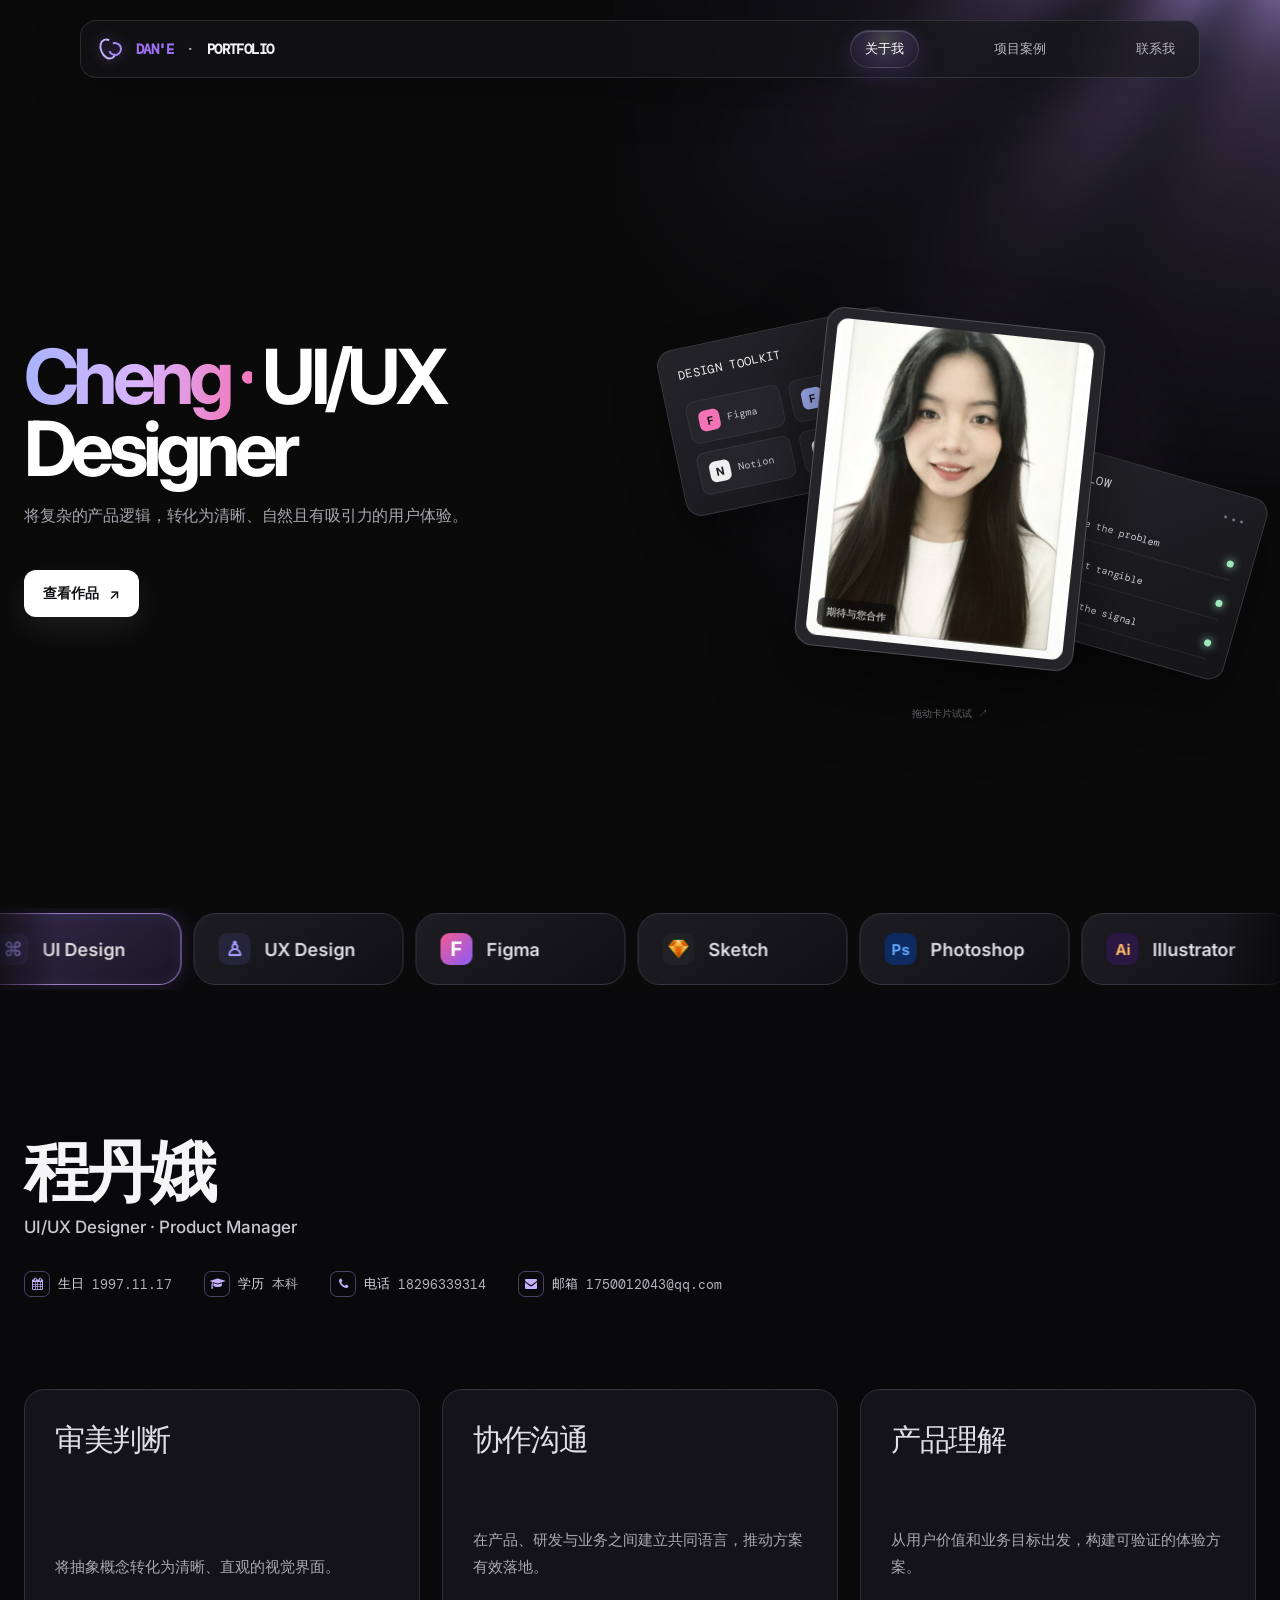
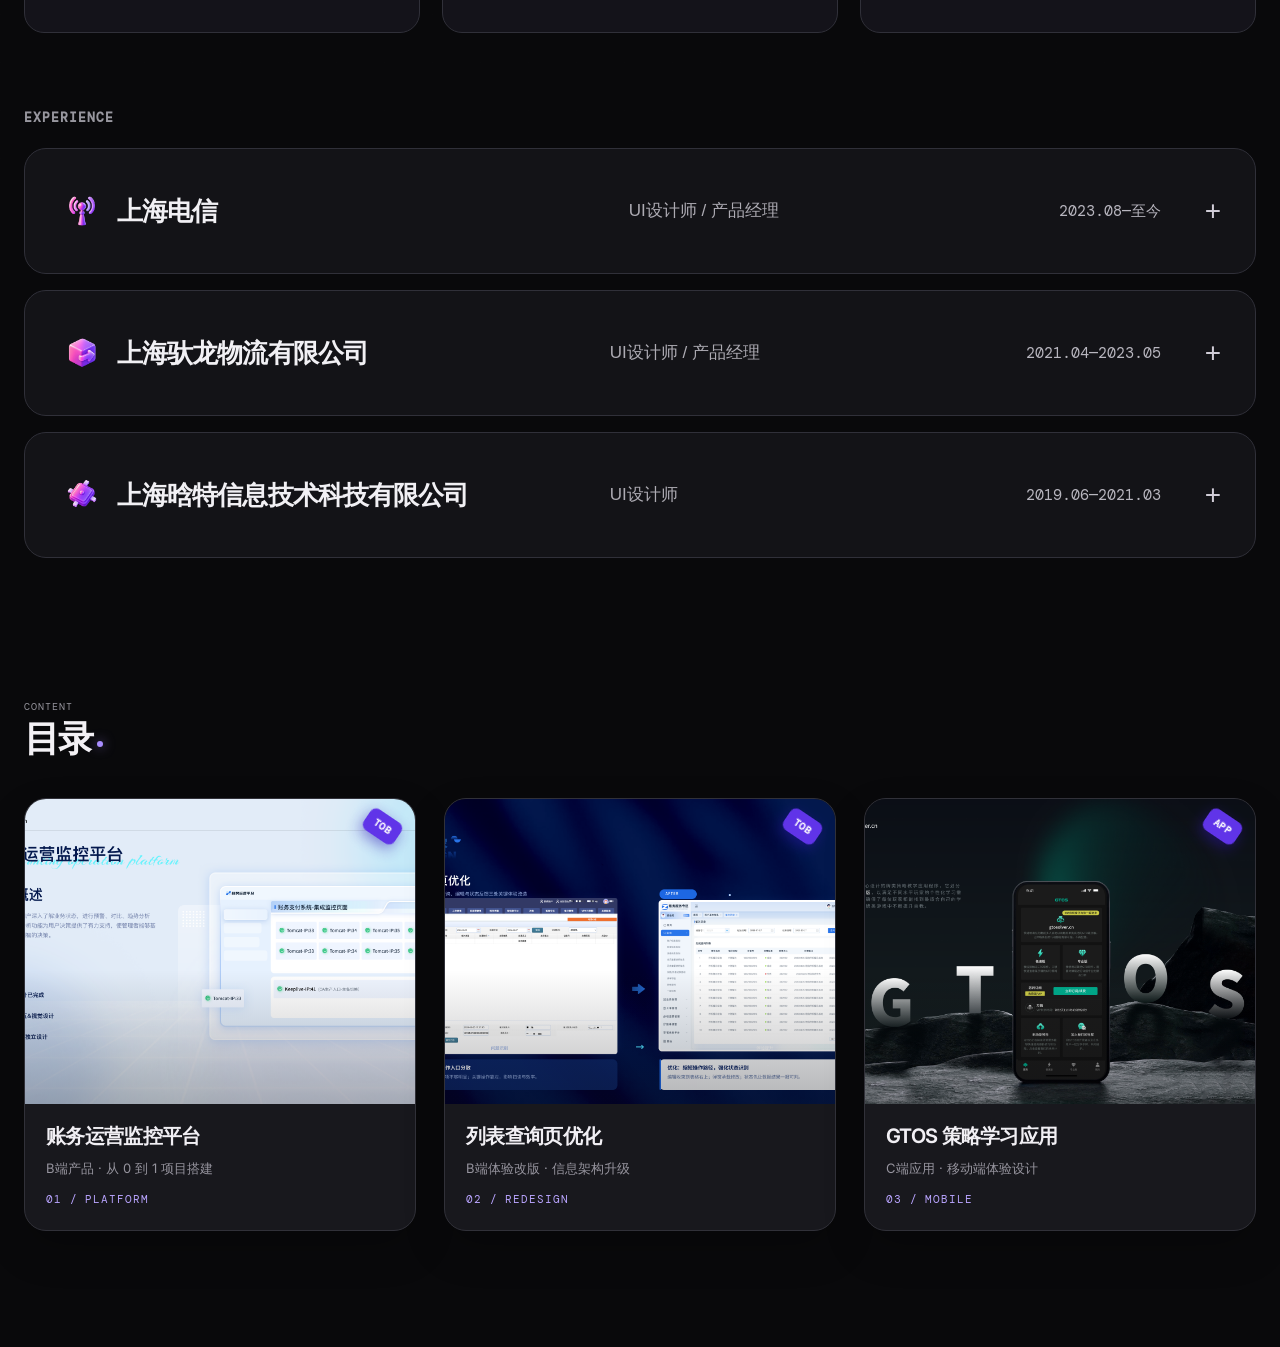
==== index.html @ 475ef139 "Add files via upload" ====
<!doctype html>
<html lang="en">
<head>
  <meta charset="utf-8">
  <meta name="viewport" content="width=device-width, initial-scale=1">
  <title>AI-native Designer</title>
  <link rel="preconnect" href="https://fonts.googleapis.com">
  <link rel="preconnect" href="https://fonts.gstatic.com" crossorigin>
  <link href="https://fonts.googleapis.com/css2?family=DM+Mono:wght@400;500&family=Inter:wght@400;500;600;700;800&display=swap" rel="stylesheet">
  <style>
    :root { --bg:#0a0a0b; --panel:#19191c; --line:#39393f; --muted:#a6a6ad; --blue:#a5b4fc; --purple:#d8b4fe; --pink:#f472b6; }
    @font-face { font-family:'Portfolio Iconfont'; src:url('assets/fontawesome-webfont.woff2') format('woff2'); font-style:normal; font-weight:normal; }
    * { box-sizing:border-box; }
    html { scroll-behavior:smooth; }
    body { margin:0; min-width:320px; color:#fff; background:var(--bg); font-family:Inter,Arial,sans-serif; overflow-x:hidden; }
    body::before { content:""; position:fixed; inset:0; pointer-events:none; opacity:.32; background-image:linear-gradient(rgba(255,255,255,.025) 1px,transparent 1px),linear-gradient(90deg,rgba(255,255,255,.025) 1px,transparent 1px); background-size:48px 48px; mask-image:radial-gradient(circle at center,black,transparent 73%); }
    .header { position:fixed; z-index:10; top:20px; left:50%; transform:translateX(-50%); display:flex; align-items:center; justify-content:space-between; width:min(1120px,calc(100% - 32px)); height:58px; padding:0 9px 0 18px; border:1px solid rgba(255,255,255,.11); border-radius:16px; background:rgba(21,21,24,.64); backdrop-filter:blur(18px); box-shadow:0 14px 50px rgba(0,0,0,.25); }
    .logo { display:flex; align-items:center; gap:13px; font:500 14px 'DM Mono',monospace; letter-spacing:-.04em; text-decoration:none; }
    .logo-mark { position:relative; width:24px; height:24px; filter:drop-shadow(0 0 6px rgba(167,112,255,.55)); }
    .logo-mark::before, .logo-mark::after { content:""; position:absolute; border-radius:50%; box-sizing:border-box; }
    .logo-mark::before { inset:1px 7px 1px 1px; border:2px solid #c4b5fd; border-right-color:transparent; transform:rotate(-24deg); }
    .logo-mark::after { top:5px; right:1px; width:14px; height:14px; border:2px solid #a78bfa; border-left-color:transparent; transform:rotate(24deg); }
    .logo-name { color:#9f70f5; font-weight:700; }
    .logo-separator { color:#a7a7ad; }
    .logo-type { color:#f2f2f4; font-weight:600; }
    .gooey-nav-container { position:relative; margin-left:auto; margin-right:0; --color-1:#b8a5ff; --color-2:#f1b5df; --color-3:#c9baff; --color-4:#fff; }
    .gooey-nav ul { display:flex; gap:60px; margin:0; padding:0; list-style:none; }
    .gooey-nav li { position:relative; z-index:2; }
    .gooey-nav a { display:block; padding:10px 15px; color:#b7b7bd; font-size:13px; text-decoration:none; transition:color .25s ease; }
    .gooey-nav a:hover, .gooey-nav a:focus-visible, .gooey-nav li.active a { color:#fff; }
    .gooey-nav-container .effect { position:absolute; left:0; top:0; width:0; height:0; border-radius:999px; pointer-events:none; }
    .gooey-nav-container .filter { z-index:1; overflow:visible; box-sizing:border-box; border:1px solid rgba(255,255,255,.11); opacity:0; background:radial-gradient(circle at 50% 25%,rgba(255,255,255,.2),rgba(164,132,255,.16) 52%,rgba(135,85,213,.09)); box-shadow:0 7px 22px rgba(150,112,255,.17),inset 0 1px rgba(255,255,255,.17); transform:scale(.84); transition:left .6s cubic-bezier(.2,1.35,.35,1),top .6s cubic-bezier(.2,1.35,.35,1),width .6s cubic-bezier(.2,1.35,.35,1),height .6s cubic-bezier(.2,1.35,.35,1),opacity .18s,transform .6s cubic-bezier(.2,1.35,.35,1); }
    .gooey-nav-container .text { display:none; }
    .gooey-nav-container.ready .filter { opacity:1; transform:scale(1); }
    .gooey-nav-container .particle { position:absolute; left:50%; top:50%; width:10px; height:10px; pointer-events:none; transform:translate(-50%,-50%) rotate(var(--rotate)); }
    .gooey-nav-container .point { display:block; width:6px; height:6px; border-radius:50%; background:var(--color); box-shadow:0 0 10px var(--color); animation:gooeyParticle var(--time) cubic-bezier(.15,.7,.3,1) forwards; }
    @keyframes gooeyParticle { 0% { opacity:0; transform:translate(var(--start-x),var(--start-y)) scale(0); } 18% { opacity:1; } 100% { opacity:0; transform:translate(var(--end-x),var(--end-y)) scale(var(--scale)); } }
    .header-cta { display:inline-flex; padding:10px 15px; border:0; border-radius:10px; color:#fff; background:#2c2c31; font:600 12px Inter; text-decoration:none; cursor:pointer; }
    main { min-height:100vh; display:grid; place-items:center; padding:120px 24px 62px; }
    .hero { position:relative; width:min(1280px,100%); display:grid; grid-template-columns: .95fr 1.05fr; align-items:center; gap:68px; }
    .side-rays { position:fixed; z-index:0; top:0; right:0; width:52vw; height:54vh; overflow:hidden; pointer-events:none; opacity:.5; mix-blend-mode:screen; mask-image:radial-gradient(ellipse at 100% 0%,#000 0%,rgba(0,0,0,.76) 34%,transparent 78%); }
    .side-rays canvas { display:block; width:100%; height:100%; }
    .copy, .stage { position:relative; z-index:1; }
    .copy { max-width:540px; animation:enterLeft .8s cubic-bezier(.2,.8,.2,1) both; }
    .eyebrow { margin:0 0 20px; color:#92929a; font:12px 'DM Mono',monospace; letter-spacing:.1em; text-transform:uppercase; }
    h1 { margin:0; font-size:clamp(52px,6vw,76px); line-height:.94; letter-spacing:-.075em; font-weight:700; }
    .gradient { background:linear-gradient(100deg,var(--blue),var(--purple) 50%,var(--pink)); -webkit-background-clip:text; background-clip:text; color:transparent; }
    .intro { max-width:490px; margin:18px 0 10px; color:var(--muted); font-size:16px; line-height:1.7; letter-spacing:-.01em; }
    .intro span { display:block; margin-top:3px; }
    .wechat-id { margin:0 0 13px; color:#d2d2d7; font:13px 'DM Mono',monospace; }
    .contact-actions { display:flex; flex-direction:column; align-items:flex-start; gap:30px; margin-top:40px; scroll-margin-top:100px; }
    .qr-line { display:flex; align-items:center; gap:10px; }
    .wechat-qr { width:48px; height:48px; padding:3px; border:1px solid var(--line); border-radius:7px; background:linear-gradient(145deg,rgba(38,38,43,.96),rgba(21,21,24,.96)); object-fit:cover; box-shadow:0 14px 28px rgba(0,0,0,.32); }
    .qr-hint { max-width:120px; color:#8e8e97; font:10px/1.45 'DM Mono',monospace; }
    .primary { display:inline-flex; align-items:center; gap:10px; padding:14px 19px; border:0; border-radius:12px; background:#fff; color:#111115; font:600 14px Inter; text-decoration:none; cursor:pointer; box-shadow:0 12px 30px rgba(255,255,255,.08); transition:transform .2s,box-shadow .2s; }
    .primary:hover { transform:translateY(-2px); box-shadow:0 18px 35px rgba(255,255,255,.14); }
    .stage { position:relative; height:520px; min-width:0; animation:enterRight .9s .12s cubic-bezier(.2,.8,.2,1) both; }
    .ambient { position:absolute; inset:14% 8%; border-radius:50%; background:radial-gradient(ellipse,rgba(165,180,252,.12),rgba(216,180,254,.05) 42%,transparent 70%); filter:blur(18px); }
    .card { position:absolute; width:238px; padding:18px; border:1px solid var(--line); border-radius:16px; background:linear-gradient(145deg,rgba(38,38,43,.96),rgba(21,21,24,.96)); box-shadow:0 28px 50px rgba(0,0,0,.38); user-select:none; touch-action:none; cursor:grab; transition:box-shadow .2s; }
    .card:hover { box-shadow:0 28px 60px rgba(0,0,0,.55),0 0 0 1px rgba(255,255,255,.05); }.card.dragging { cursor:grabbing; box-shadow:0 32px 68px rgba(0,0,0,.65); }
    .card-label { display:flex; justify-content:space-between; align-items:center; margin-bottom:20px; color:#f4f4f5; font:12px 'DM Mono',monospace; letter-spacing:.04em; }.dots { color:#74747d; letter-spacing:1px; }
    .tools { left:4%; top:108px; transform:rotate(-12deg); z-index:2; animation:floatA 5s ease-in-out infinite; }.workflow { right:1%; bottom:85px; transform:rotate(16deg); z-index:2; animation:floatB 5.5s .3s ease-in-out infinite; }
    .tool-grid { display:grid; grid-template-columns:1fr 1fr; gap:9px; }.tool { display:flex; align-items:center; gap:8px; padding:10px; border:1px solid rgba(255,255,255,.07); border-radius:9px; background:#25252a; color:#c4c4cb; font:10px 'DM Mono',monospace; }.icon { display:grid; width:21px;height:21px;place-items:center;border-radius:6px;color:#17171c;font:bold 11px Inter; }.figma{background:#f472b6}.framer{background:#a5b4fc}.notion{background:#eee}.codex{background:#f4f4f5;font-size:13px}
    .portrait { position:absolute; z-index:4; left:50%; top:52%; width:280px; height:340px; transform:translate(-50%,-50%) rotate(6deg); padding:10px; border:1px solid rgba(255,255,255,.2); border-radius:18px; background:#242429; box-shadow:0 32px 70px rgba(0,0,0,.52); cursor:grab; touch-action:none; animation:portraitIn .9s .3s both; }.portrait.dragging{cursor:grabbing}.portrait img{width:100%;height:100%;object-fit:cover;border-radius:11px;filter:saturate(.8) contrast(1.05);}.portrait::after{content:"期待与您合作";position:absolute;bottom:20px;left:20px;padding:7px 9px;border-radius:6px;background:rgba(10,10,11,.66);backdrop-filter:blur(8px);color:#fff;font:10px 'PingFang SC','Microsoft YaHei',sans-serif;}
    .flow-list { display:grid; gap:9px; }.flow { display:flex; align-items:center; gap:9px; padding:9px 0; border-bottom:1px solid rgba(255,255,255,.07); color:#d2d2d7; font:10px 'DM Mono',monospace; }.num { color:var(--purple); }.status { margin-left:auto; width:7px; height:7px; border-radius:50%; background:#9fe8bd; box-shadow:0 0 9px #9fe8bd; }
    .hint { position:absolute; bottom:8px; left:50%; transform:translateX(-50%); color:#707078; font:10px 'DM Mono',monospace; white-space:nowrap; }
    .about-section { position:relative; min-height:100vh; padding:132px 24px 50px; overflow:hidden; background:radial-gradient(circle at 17% 24%,rgba(124,92,255,.11),transparent 23rem),radial-gradient(circle at 82% 62%,rgba(90,160,255,.06),transparent 26rem),#09090b; }
    .about-section::before { content:""; position:absolute; inset:0; pointer-events:none; opacity:.32; background-image:linear-gradient(rgba(255,255,255,.024) 1px,transparent 1px),linear-gradient(90deg,rgba(255,255,255,.024) 1px,transparent 1px); background-size:48px 48px; mask-image:linear-gradient(to bottom,#000,transparent 94%); }
    .about-shell { position:relative; z-index:1; width:min(1280px,100%); margin:auto; }
    .toolkit-label { margin:0 0 15px; color:#aaaab1; font:600 12px 'DM Mono',monospace; letter-spacing:.08em; }
    .toolkit-velocity { margin:0 -24px 58px; overflow:hidden; padding:3px 0; mask-image:linear-gradient(90deg,transparent,#000 6%,#000 94%,transparent); }
    .toolkit-track { display:flex; width:max-content; will-change:transform; }
    .toolkit-row { display:flex; flex:0 0 auto; gap:12px; padding:2px 6px; }
    .toolkit-chip { flex:0 0 auto; display:flex; align-items:center; gap:14px; min-width:210px; padding:19px 24px; border:1px solid #36363e; border-radius:22px; color:#dedee3; background:linear-gradient(145deg,#1d1d23,#101014); font-size:18px; font-weight:600; }.toolkit-chip.active { border-color:rgba(201,159,255,.72); background:linear-gradient(145deg,rgba(127,97,188,.38),rgba(28,25,39,.88)); box-shadow:0 0 20px rgba(165,115,255,.2),inset 0 0 16px rgba(171,128,255,.08); }.chip-icon { display:grid; width:32px; height:32px; flex:0 0 auto; place-items:center; border-radius:9px; color:#a99cff; background:rgba(143,121,255,.12); font:700 20px Inter; }.chip-icon.figma{color:#fff;background:linear-gradient(135deg,#f35b92,#8b5cf6)}.chip-icon.sketch{color:#8bbcff;font-size:26px}.chip-icon.photoshop{color:#60a5fa;background:#0d2b60;font-size:15px}.chip-icon.illustrator{color:#ffb766;background:#2a1742;font-size:15px}.chip-icon.codex{color:#fff;background:#202025;font-size:17px}
    .scroll-rail { height:3px; margin:0 4px 58px; overflow:hidden; border-radius:999px; background:#24242b; }.scroll-rail i{display:block;width:34%;height:100%;border-radius:inherit;background:linear-gradient(90deg,#e383df,#b9a0ff);box-shadow:0 0 12px rgba(211,147,255,.6)}
    .about-top { display:grid; grid-template-columns: .95fr 1.05fr; gap:76px; align-items:start; }.section-kicker{display:flex;gap:10px;align-items:center;margin:0 0 28px;color:#c7c0cf;font:13px 'DM Mono',monospace;letter-spacing:.06em}.section-kicker i{width:9px;height:9px;border-radius:50%;background:linear-gradient(135deg,#b7a4ff,#f49ad8);box-shadow:0 0 10px #c18bff}.about-name{margin:0;font-size:clamp(56px,7vw,92px);line-height:.95;letter-spacing:-.08em;background:linear-gradient(100deg,#a9a6ff,#d0b8ff 48%,#f485c8);-webkit-background-clip:text;background-clip:text;color:transparent}.about-role{margin:17px 0 28px;background:linear-gradient(90deg,#7198ff,#ef8ad1);-webkit-background-clip:text;background-clip:text;color:transparent;font-size:20px;font-weight:600}.accent-line{display:none}.about-copy{max-width:500px;margin:0;color:#aaaab4;font-size:16px;line-height:1.9}.about-contact-list{display:flex;flex-wrap:wrap;align-items:center;gap:16px 32px;max-width:none}.about-contact-list span{display:flex;align-items:center;gap:8px;min-width:0;color:#b5b5bd;font:13px 'DM Mono',monospace;white-space:nowrap}.about-contact-list i{display:grid;width:26px;height:26px;flex:0 0 26px;place-items:center;border:1px solid rgba(183,152,255,.38);border-radius:7px;color:#c5b1ff;font:12px 'Portfolio Iconfont';font-style:normal;line-height:1}.about-contact-list b{color:#d8d5de;font:500 13px 'PingFang SC','Microsoft YaHei',sans-serif}.about-contact-list em{font-style:normal}
    .traits-head{display:flex;align-items:center;justify-content:space-between;margin:4px 0 17px;color:#f0eef4;font-size:22px;font-weight:650}.traits-tip{color:#82828a;font:11px 'DM Mono',monospace}.trait{overflow:hidden;margin-bottom:10px;border:1px solid #33333a;border-radius:14px;background:linear-gradient(145deg,rgba(27,27,33,.93),rgba(14,14,18,.93));transition:border-color .25s,background .25s}.trait.active{border-color:rgba(197,153,255,.72);background:linear-gradient(145deg,rgba(102,78,148,.42),rgba(21,20,29,.94));box-shadow:0 0 18px rgba(165,115,255,.14)}.trait-toggle{display:flex;width:100%;align-items:center;gap:20px;padding:18px 20px;border:0;color:#e9e6ed;background:transparent;text-align:left;font:600 16px Inter;cursor:pointer}.trait-no{color:#aaa0ff;font:15px 'DM Mono',monospace}.trait-chevron{margin-left:auto;font-size:20px;transition:transform .25s}.trait.active .trait-chevron{transform:rotate(180deg)}.trait-body{display:grid;grid-template-rows:0fr;transition:grid-template-rows .28s ease}.trait-body p{min-height:0;overflow:hidden;margin:0;padding:0 20px;color:#adadb5;font-size:14px;line-height:1.75}.trait.active .trait-body{grid-template-rows:1fr}.trait.active .trait-body p{padding:0 20px 19px}
    .experience { display:grid; grid-template-columns:.72fr 1.28fr; gap:42px; margin-top:72px; }.experience-title{margin:0 0 18px;color:#f1eff4;font-size:22px}.experience-title span{color:#b5b1ba;font:14px 'DM Mono',monospace}.job-tabs{display:grid;gap:10px}.job-tab{display:flex;align-items:center;gap:18px;width:100%;padding:17px 18px;border:1px solid #2e2e35;border-radius:13px;color:#aaaab2;background:#111116;font:14px Inter;text-align:left;cursor:pointer}.job-tab.active{border-color:rgba(194,148,255,.72);color:#f2eff6;background:linear-gradient(100deg,rgba(89,69,132,.52),rgba(28,25,38,.86));box-shadow:inset 0 0 18px rgba(179,128,255,.09)}.job-tab time{min-width:122px;font:13px 'DM Mono',monospace}.job-dot{margin-left:auto;width:9px;height:9px;border-radius:50%;background:#55555c}.job-tab.active .job-dot{background:#44d8ee;box-shadow:0 0 10px #44d8ee}.job-detail{min-height:252px;padding:34px 40px;border:1px solid #35353e;border-radius:21px;background:linear-gradient(145deg,rgba(35,31,47,.84),rgba(17,18,25,.94));box-shadow:inset 0 0 32px rgba(112,90,168,.08)}.job-detail h3{margin:0;color:#eac3ff;font-size:36px;letter-spacing:-.05em}.job-detail h4{margin:11px 0 18px;color:#8baaff;font-size:17px}.job-detail .accent-line{margin-bottom:15px}.job-detail p{margin:0;color:#b0b0b9;font-size:15px;line-height:1.85}.contact-footer{display:flex;justify-content:center;gap:42px;margin-top:52px;padding:26px 0 0;border-top:1px solid #24242b;color:#9797a0;font:13px 'DM Mono',monospace}.contact-footer span{display:flex;gap:10px;align-items:center}.contact-footer i{color:#b9a5ff;font-style:normal}
    .about-section{padding-top:150px}.toolkit-velocity{margin:8px -24px 0}.about-linear{display:block}.about-linear .about-name{background:none;color:#f5f4f7;font-size:clamp(48px,5.2vw,68px);letter-spacing:-.06em}.about-linear .about-role{margin:14px 0 34px;color:#c9c6cd;background:none;font-size:17px;font-weight:500}.advantages{position:relative;margin-top:94px}.advantage-tabs{display:grid;grid-template-columns:repeat(3,1fr);border-bottom:1px solid #28282e}.advantage-tab{position:relative;display:flex;align-items:center;gap:26px;padding:0 0 20px;border:0;border-right:1px solid #2a2a30;color:#c4c2c9;background:transparent;font:500 22px Inter;text-align:left;cursor:pointer}.advantage-tab:nth-child(2){justify-content:center}.advantage-tab:nth-child(3){justify-content:flex-end;border-right:0}.advantage-tab span{color:#aaa0ff;font:20px 'DM Mono',monospace}.advantage-tab.active{color:#f0edf4}.advantage-tab.active::after{content:"";position:absolute;bottom:-1px;left:0;width:190px;height:2px;background:linear-gradient(90deg,#a98eff,#e184c9)}.advantage-description{max-width:700px;margin:36px 0 0;color:#a5a5ae;font-size:17px;line-height:1.8}.advantages small{position:absolute;right:0;bottom:0;color:#777780;font:12px 'DM Mono',monospace}.experience-linear{display:block;margin-top:75px}.experience-line-card{padding:18px 0}.experience-line-head{display:grid;grid-template-columns:290px 1fr auto;align-items:baseline;gap:34px}.experience-line-head h3{margin:0;color:#f2f0f5;font-size:42px;letter-spacing:-.05em}.experience-line-head h4{margin:0;color:#cdc8d2;font-size:20px;font-weight:500}.experience-line-head time{color:#e2e0e5;font:18px 'DM Mono',monospace}.experience-line-card>p{margin:18px 0 28px;color:#a7a7af;font-size:17px}.experience-controls{display:flex;align-items:center;gap:16px;color:#777780;font:16px 'DM Mono',monospace}.experience-controls b:first-child{color:#b6a6ff}.experience-controls button{width:32px;height:32px;margin-left:10px;border:0;border-radius:50%;color:#e5e2e8;background:transparent;font-size:27px;cursor:pointer}.experience-controls button:hover{background:#26242c}.experience-controls em{margin-left:3px;color:#85858e;font:13px 'PingFang SC',sans-serif;font-style:normal}
    .advantages-columns{display:grid;grid-template-columns:repeat(3,1fr);gap:70px;margin-top:92px}.advantage-item{min-height:220px;padding-top:2px;cursor:pointer}.advantage-item h3{margin:0;color:#cbc9ce;font-size:34px;font-weight:500;letter-spacing:-.05em;transition:color .2s}.advantage-item p{max-width:380px;margin:70px 0 28px;color:#9e9ea8;font-size:16px;line-height:1.75;opacity:0;transition:opacity .2s}.advantage-item small{display:flex;align-items:center;gap:13px;color:#777780;font:13px 'DM Mono',monospace;opacity:0;transition:opacity .2s}.advantage-item small i{width:10px;height:10px;border-radius:50%;background:#bca3ff;box-shadow:0 0 10px rgba(188,163,255,.6)}.advantage-item.active h3,.advantage-item:hover h3{color:#f0eef3}.advantage-item.active p,.advantage-item.active small,.advantage-item:hover p,.advantage-item:hover small{opacity:1}.experience-list{display:block;margin-top:56px}.experience-list .experience-title{margin-bottom:27px;color:#a7a6af;font:14px 'DM Mono',monospace;letter-spacing:.04em}.experience-rows{border-top:0}.experience-row{border-bottom:1px solid #26262d}.experience-row-main{display:grid;grid-template-columns:1.3fr 1fr 220px 28px;align-items:center;width:100%;padding:26px 0;border:0;color:#bbb9c0;background:transparent;text-align:left;cursor:pointer}.experience-company{font-size:24px;color:#dedce1}.experience-role,.experience-row time{font-size:15px}.experience-row time{text-align:right;font-family:'DM Mono',monospace}.experience-row-main b{text-align:right;font-size:24px;font-weight:400}.experience-row.active .experience-company{color:#fff}.experience-row.active .experience-company::before{content:"";display:inline-block;width:11px;height:11px;margin-right:18px;border-radius:50%;background:#bca3ff;box-shadow:0 0 12px rgba(188,163,255,.65)}.experience-row p{display:grid;grid-template-rows:0fr;overflow:hidden;margin:0;color:#9797a1;font-size:15px;line-height:1.75;transition:grid-template-rows .25s,padding .25s}.experience-row.active p{grid-template-rows:1fr;padding:0 0 22px}.experience-row p::first-line{min-height:0}
    .advantages-columns{gap:22px}.advantage-item{display:flex;min-height:244px;padding:30px;flex-direction:column;border:1px solid #303039;border-radius:20px;background:linear-gradient(145deg,rgba(29,28,37,.94),rgba(14,14,19,.96));box-shadow:inset 0 1px 0 rgba(255,255,255,.025);transition:transform .25s ease,border-color .25s ease,box-shadow .25s ease,background .25s ease}.advantage-item h3{color:#e1dfe5;font-size:30px;font-weight:550}.advantage-item p{margin:auto 0 22px;color:#aaa8b2;font-size:15px;line-height:1.8;opacity:1}.advantage-item small{gap:10px;color:#85818e;font-size:12px;opacity:1}.advantage-item small i{width:8px;height:8px}.advantage-item.active,.advantage-item:hover{transform:translateY(-6px);border-color:rgba(190,151,255,.68);background:linear-gradient(145deg,rgba(73,55,103,.56),rgba(20,19,28,.98));box-shadow:0 14px 34px rgba(0,0,0,.24),0 0 24px rgba(164,115,255,.13),inset 0 0 22px rgba(184,143,255,.06)}.advantage-item.active h3,.advantage-item:hover h3{color:#fff}
    .advantage-item{--edge-proximity:0;--cursor-angle:45deg;--edge-sensitivity:30;--color-sensitivity:50;--glow-padding:36px;--cone-spread:25;--card-bg:#14131a;--gradient-one:radial-gradient(at 80% 55%,#c084fc 0,transparent 50%);--gradient-two:radial-gradient(at 69% 34%,#f472b6 0,transparent 50%);--gradient-three:radial-gradient(at 8% 6%,#38bdf8 0,transparent 50%);--gradient-four:radial-gradient(at 41% 38%,#c084fc 0,transparent 50%);--gradient-five:radial-gradient(at 86% 85%,#f472b6 0,transparent 50%);--gradient-six:radial-gradient(at 82% 18%,#38bdf8 0,transparent 50%);--gradient-seven:radial-gradient(at 51% 4%,#f472b6 0,transparent 50%);position:relative;isolation:isolate;transform:translate3d(0,0,.01px);overflow:visible;background:var(--card-bg)}.advantage-item::before,.advantage-item::after,.advantage-item>.edge-light{position:absolute;inset:0;border-radius:inherit;transition:opacity .25s ease-out;pointer-events:none}.advantage-item::before{content:"";z-index:0;border:1px solid transparent;background:linear-gradient(var(--card-bg) 0 100%) padding-box,linear-gradient(transparent 0 100%) border-box,var(--gradient-one) border-box,var(--gradient-two) border-box,var(--gradient-three) border-box,var(--gradient-four) border-box,var(--gradient-five) border-box,var(--gradient-six) border-box,var(--gradient-seven) border-box,linear-gradient(#c084fc 0 100%) border-box;opacity:calc((var(--edge-proximity) - var(--color-sensitivity)) / (100 - var(--color-sensitivity)));mask-image:conic-gradient(from var(--cursor-angle) at center,black calc(var(--cone-spread) * 1%),transparent calc((var(--cone-spread) + 15) * 1%),transparent calc((100 - var(--cone-spread) - 15) * 1%),black calc((100 - var(--cone-spread)) * 1%))}.advantage-item::after{content:"";z-index:0;border:1px solid transparent;background:var(--gradient-one) padding-box,var(--gradient-two) padding-box,var(--gradient-three) padding-box,var(--gradient-four) padding-box,var(--gradient-five) padding-box,var(--gradient-six) padding-box,var(--gradient-seven) padding-box,linear-gradient(#c084fc 0 100%) padding-box;mask-image:linear-gradient(#000,#000),radial-gradient(ellipse at 50% 50%,#000 40%,transparent 65%),radial-gradient(ellipse at 66% 66%,#000 5%,transparent 40%),radial-gradient(ellipse at 33% 33%,#000 5%,transparent 40%),radial-gradient(ellipse at 66% 33%,#000 5%,transparent 40%),radial-gradient(ellipse at 33% 66%,#000 5%,transparent 40%),conic-gradient(from var(--cursor-angle) at center,transparent 5%,#000 15%,#000 85%,transparent 95%);mask-composite:subtract,add,add,add,add,add;opacity:calc(.5 * (var(--edge-proximity) - var(--color-sensitivity)) / (100 - var(--color-sensitivity)));mix-blend-mode:soft-light}.advantage-item>.edge-light{inset:calc(var(--glow-padding) * -1);z-index:1;mask-image:conic-gradient(from var(--cursor-angle) at center,#000 2.5%,transparent 10%,transparent 90%,#000 97.5%);opacity:calc((var(--edge-proximity) - var(--edge-sensitivity)) / (100 - var(--edge-sensitivity)));mix-blend-mode:plus-lighter}.advantage-item>.edge-light::before{content:"";position:absolute;inset:var(--glow-padding);border-radius:inherit;box-shadow:inset 0 0 0 1px hsl(40deg 80% 80% / 100%),inset 0 0 6px hsl(40deg 80% 80% / 40%),inset 0 0 25px 2px hsl(40deg 80% 80% / 20%),inset 0 0 50px 2px hsl(40deg 80% 80% / 10%),0 0 6px hsl(40deg 80% 80% / 40%),0 0 25px 2px hsl(40deg 80% 80% / 20%),0 0 50px 2px hsl(40deg 80% 80% / 10%)}.advantage-item>h3,.advantage-item>p,.advantage-item>small{position:relative;z-index:2}.advantage-item:hover{transform:translateY(-4px);border-color:#303039;background:var(--card-bg);box-shadow:inset 0 1px 0 rgba(255,255,255,.025)}.advantage-item.active{border-color:#c084fc;background:linear-gradient(145deg,rgba(91,60,123,.5),rgba(25,19,34,.98));box-shadow:0 12px 30px rgba(0,0,0,.22),inset 0 0 22px rgba(192,132,252,.08)}
    .experience-list{margin-top:76px}.experience-list .experience-title{margin-bottom:22px;color:#98979f;font-size:13px;font-weight:600;letter-spacing:.08em}.experience-rows{display:flex;flex-direction:column;gap:16px;border:0}.experience-row{display:block;width:100%;min-height:0;flex:none;border:1px solid #303039;border-radius:22px;background:rgba(24,24,29,.72);overflow:hidden;transition:border-color .35s,box-shadow .35s,background .35s}.experience-row.active{border-color:rgba(213,207,228,.52);background:rgba(32,30,39,.82);box-shadow:0 16px 36px rgba(0,0,0,.18),inset 0 1px rgba(255,255,255,.04)}.experience-row-main{display:grid;grid-template-columns:minmax(340px,1.35fr) minmax(240px,1fr) auto 28px;align-items:center;gap:32px;width:100%;min-height:124px;padding:30px 34px;border:0;background:transparent;text-align:left;cursor:pointer}.experience-company{display:block;min-height:0;padding:0;overflow:visible;color:#f1f0f4;font-size:26px;font-weight:600;line-height:1.18;letter-spacing:-.035em;word-break:break-word}.experience-role{position:static;color:#adabb3;font-size:17px;line-height:1.45}.experience-row time{position:static;text-align:right;color:#b8b6bf;font:15px 'DM Mono',monospace}.experience-row-main b{position:static;text-align:right;color:#d1cdd8;font-size:28px;line-height:1;font-weight:300;transition:transform .35s}.experience-row.active .experience-row-main b{transform:rotate(45deg)}.experience-row.active .experience-company::before{display:none}.experience-row p{display:block;max-height:0;margin:0 34px;padding:0;color:#aaa8b1;font-size:16px;line-height:1.7;letter-spacing:-.01em;opacity:0;overflow:hidden;transition:max-height .45s cubic-bezier(.2,.75,.2,1),opacity .25s,padding .35s,margin .35s}.experience-row p span{display:block}.experience-row p span+span{margin-top:8px}.experience-row.active p{max-height:240px;margin:0 34px 30px;padding-top:1px;opacity:1}.experience-row.active .experience-role{color:#d8d5df}.experience-row:not(.active) .experience-company{font-size:26px}.experience-row:not(.active) .experience-role{position:static}.experience-row:not(.active) time{font-size:15px}@media(max-width:700px){.experience-list{margin-top:58px}.experience-row-main{grid-template-columns:1fr auto;gap:14px 20px;min-height:0;padding:26px}.experience-company{font-size:22px}.experience-role{grid-column:1;font-size:16px}.experience-row time{grid-column:1;text-align:left}.experience-row-main b{grid-column:2;grid-row:1}.experience-row p{margin:0 26px;font-size:15px}.experience-row.active p{max-height:300px;margin:0 26px 26px}}
    .experience-company{display:flex;align-items:center;gap:12px}.experience-company img{width:46px;height:46px;flex:0 0 46px;object-fit:contain}.experience-company span{min-width:0}@media(max-width:700px){.experience-company img{width:40px;height:40px;flex-basis:40px}}
    .chip-icon.sketch{position:relative;width:32px;height:32px;margin:0;border:0;border-radius:9px;background:#202025;color:transparent;font-size:0;overflow:hidden}.chip-icon.sketch::before{content:"";position:absolute;inset:0;display:block;background:url('assets/sketch-chromakey.png') center/100% 100% no-repeat;clip-path:polygon(29% 12.3%,71% 12.3%,92% 37.4%,50% 88.3%,8% 37.4%);transform:scale(.76);filter:drop-shadow(0 1px 1px rgba(243,151,27,.4))}.chip-icon.sketch::after{display:none}
    .work-index{position:relative;padding:92px 24px 116px;background:#09090b}.work-index::before{content:"";position:absolute;inset:0;pointer-events:none;background:radial-gradient(circle at 10% 12%,rgba(154,111,255,.09),transparent 22rem);}.work-index-inner{position:relative;width:min(1280px,100%);margin:auto}.work-index-head{display:flex;align-items:flex-start;justify-content:space-between;margin-bottom:42px}.work-index-kicker{margin:0 0 7px;color:#94939b;font:10px 'DM Mono',monospace;letter-spacing:.1em}.work-index-title{margin:0;color:#f3f1f5;font-size:36px;line-height:1;font-weight:650;letter-spacing:-.06em}.work-index-title i{display:inline-block;width:6px;height:6px;margin:0 0 4px 5px;border-radius:50%;background:#a98dff;box-shadow:0 0 12px rgba(169,141,255,.7)}.work-index-year{margin-top:5px;color:#9997a0;font:10px 'DM Mono',monospace;letter-spacing:.08em}.work-grid{display:grid;grid-template-columns:repeat(3,minmax(0,1fr));gap:28px}.work-card{position:relative;min-width:0;overflow:hidden;border:1px solid #313139;border-radius:22px;background:#18181d;box-shadow:0 18px 42px rgba(0,0,0,.2);transition:transform .28s cubic-bezier(.2,.8,.2,1),border-color .28s,box-shadow .28s}.work-card:hover{transform:translateY(-7px);border-color:rgba(194,164,255,.68);box-shadow:0 24px 54px rgba(0,0,0,.38),0 0 24px rgba(160,119,255,.12)}.work-cover{position:relative;aspect-ratio:1.28;overflow:hidden;background:#111}.work-cover::after{content:"";position:absolute;inset:0;background:linear-gradient(180deg,transparent 56%,rgba(8,8,10,.28))}.work-cover img{width:100%;height:100%;object-fit:cover;transition:transform .5s cubic-bezier(.2,.8,.2,1)}.work-card:hover .work-cover img{transform:scale(1.045)}.work-stamp{position:absolute;z-index:1;top:15px;right:14px;padding:6px 9px;border-radius:7px;color:#fff;background:#6034e8;box-shadow:0 5px 14px rgba(48,20,178,.48);font:700 10px 'DM Mono',monospace;letter-spacing:.04em;transform:rotate(34deg)}.work-copy{min-height:126px;padding:19px 21px 21px}.work-copy h3{margin:0;color:#f1eff4;font-size:20px;font-weight:650;letter-spacing:-.035em}.work-copy p{margin:8px 0 0;color:#96949e;font-size:13px;line-height:1.55}.work-index-no{display:block;margin-top:14px;color:#b9a4ff;font:11px 'DM Mono',monospace;letter-spacing:.08em}@media(max-width:800px){.work-index{padding:72px 24px 86px}.work-grid{grid-template-columns:1fr;gap:18px}.work-card{display:grid;grid-template-columns:minmax(180px,.85fr) 1fr}.work-cover{aspect-ratio:auto;min-height:190px}.work-copy{min-height:0;padding:24px}.work-index-head{margin-bottom:28px}}@media(max-width:520px){.work-index{padding-inline:16px}.work-card{display:block}.work-cover{aspect-ratio:1.28;min-height:0}.work-index-title{font-size:32px}}
    .about-section{background:#09090b}.work-index::before,.work-index-year{display:none}
    @keyframes enterLeft { from{opacity:0;transform:translateX(-38px)}to{opacity:1;transform:none} } @keyframes enterRight { from{opacity:0;transform:translateX(45px)}to{opacity:1;transform:none} } @keyframes portraitIn { from{opacity:0;transform:translate(-50%,-43%) rotate(2deg)}to{opacity:1;transform:translate(-50%,-50%) rotate(6deg)} } @keyframes floatA { 50%{margin-top:-8px} } @keyframes floatB { 50%{margin-bottom:-10px} }
    @media(max-width:800px){nav{display:none}.hero{grid-template-columns:1fr;gap:28px}.stage{height:470px;width:min(540px,100%);margin:auto}main{padding-top:110px}.copy{text-align:center;margin:auto}.intro{margin-inline:auto}.contact-actions{align-items:center}.tools{left:0}.workflow{right:0}.portrait{width:245px;height:310px}.about-section{padding-top:108px}.about-top,.experience{grid-template-columns:1fr;gap:42px}.scroll-rail{margin-bottom:42px}.contact-footer{flex-wrap:wrap;gap:16px 26px}.job-detail{padding:28px}.gooey-nav-container{display:none}} @media(max-width:450px){.header{top:12px}.header-cta{padding:9px 11px}.stage{height:410px;transform:scale(.86);transform-origin:top center;width:116%}.card{width:220px}h1{font-size:50px}.about-name{font-size:58px}.toolkit-chip{min-width:142px}.job-tab time{min-width:104px;font-size:11px}}
  </style>
</head>
<body>
  <header class="header"><a class="logo" href="#"><span class="logo-mark" aria-hidden="true"></span><span class="logo-name">DAN'E</span><span class="logo-separator">·</span><span class="logo-type">PORTFOLIO</span></a><div class="gooey-nav-container"><nav class="gooey-nav"><ul><li class="active"><a href="#about">关于我</a></li><li><a href="#work">项目案例</a></li><li><a href="#contact">联系我</a></li></ul></nav><span class="effect filter" aria-hidden="true"></span><span class="effect text" aria-hidden="true"></span></div></header>
  <main><section class="hero"><div class="side-rays" aria-hidden="true"></div><div class="copy"><h1><span class="gradient">Cheng ·</span> UI/UX Designer</h1><p class="intro">将复杂的产品逻辑，转化为清晰、自然且有吸引力的用户体验。</p><div class="contact-actions" id="contact"><a class="primary" href="#work">查看作品 <span>↗</span></a></div></div>
  <div class="stage" aria-label="Draggable design cards"><div class="ambient"></div>
    <article class="card tools draggable"><div class="card-label"><span>DESIGN TOOLKIT</span><span class="dots">•••</span></div><div class="tool-grid"><div class="tool"><b class="icon figma">F</b>Figma</div><div class="tool"><b class="icon framer">F</b>Framer</div><div class="tool"><b class="icon notion">N</b>Notion</div><div class="tool"><b class="icon codex" aria-label="Codex">C</b>Codex</div></div></article>
    <article class="portrait draggable"><img src="assets/profile-photo.png" alt="Designer portrait"></article>
    <article class="card workflow draggable"><div class="card-label"><span>WORKFLOW</span><span class="dots">•••</span></div><div class="flow-list"><div class="flow"><span class="num">01</span>Frame the problem <i class="status"></i></div><div class="flow"><span class="num">02</span>Make it tangible <i class="status"></i></div><div class="flow"><span class="num">03</span>Refine the signal <i class="status"></i></div></div></article><p class="hint">拖动卡片试试 ↗</p>
  </div></section></main>
  <section class="toolkit-velocity" aria-label="专业技能"><div class="toolkit-track"><div class="toolkit-row"><div class="toolkit-chip active"><span class="chip-icon">⌘</span>UI Design</div><div class="toolkit-chip"><span class="chip-icon">♙</span>UX Design</div><div class="toolkit-chip"><span class="chip-icon figma">F</span>Figma</div><div class="toolkit-chip"><span class="chip-icon sketch">◇</span>Sketch</div><div class="toolkit-chip"><span class="chip-icon photoshop">Ps</span>Photoshop</div><div class="toolkit-chip"><span class="chip-icon illustrator">Ai</span>Illustrator</div><div class="toolkit-chip"><span class="chip-icon codex">C</span>Codex</div></div></div></section>
  <section class="about-section" id="about">
    <div class="about-shell">
      <div class="about-top about-linear"><div><h2 class="about-name">程丹娥</h2><p class="about-role">UI/UX Designer · Product Manager</p><div class="about-contact-list"><span><i>&#xf073;</i><b>生日</b><em>1997.11.17</em></span><span><i>&#xf19d;</i><b>学历</b><em>本科</em></span><span><i>&#xf095;</i><b>电话</b><em>18296339314</em></span><span><i>&#xf0e0;</i><b>邮箱</b><em>1750012043@qq.com</em></span></div></div></div>
      <section class="advantages advantages-columns"><article class="advantage-item"><span class="edge-light" aria-hidden="true"></span><h3>审美判断</h3><p>将抽象概念转化为清晰、直观的视觉界面。</p></article><article class="advantage-item"><span class="edge-light" aria-hidden="true"></span><h3>协作沟通</h3><p>在产品、研发与业务之间建立共同语言，推动方案有效落地。</p></article><article class="advantage-item"><span class="edge-light" aria-hidden="true"></span><h3>产品理解</h3><p>从用户价值和业务目标出发，构建可验证的体验方案。</p></article></section>
      <section class="experience experience-list"><h3 class="experience-title">EXPERIENCE</h3><div class="experience-rows"><article class="experience-row"><button class="experience-row-main"><span class="experience-company"><img src="assets/experience-telecom.png" alt=""><span>上海电信</span></span><span class="experience-role">UI设计师 / 产品经理</span><time>2023.08—至今</time><b>+</b></button><p>根据产品需求和用户体验，设计美观且实用的界面。并且与产品经理、开发人员、测试人员等保持密切沟通，确保设计方案的实现符合预期，并协调解决设计实施过程中遇到的问题。</p></article><article class="experience-row"><button class="experience-row-main"><span class="experience-company"><img src="assets/experience-logistics.png" alt=""><span>上海驮龙物流有限公司</span></span><span class="experience-role">UI设计师 / 产品经理</span><time>2021.04—2023.05</time><b>+</b></button><p><span>1、任职期间负责公司 B 端和 C 端界面设计，参与评审会共同讨论交互逻辑，提供页面设计创意方案优化。</span><span>2、与产品和研发之间对接工作，确认业务需求，保证项目落地实施。</span><span>3、制定界面实现标准，输出相关设计稿规范，和产品一起针对用户提出的意见提出迭代方案，持续优化用户体验。</span></p></article><article class="experience-row"><button class="experience-row-main"><span class="experience-company"><img src="assets/experience-hante.png" alt=""><span>上海晗特信息技术科技有限公司</span></span><span class="experience-role">UI设计师</span><time>2019.06—2021.03</time><b>+</b></button><p>参与多端产品的视觉设计与品牌物料制作，协助团队提升产品界面的整体一致性和信息表达效率。</p></article></div></section>
    </div>
  </section>
  <section class="work-index" id="work" aria-labelledby="work-index-title"><div class="work-index-inner"><div class="work-index-head"><div><p class="work-index-kicker">CONTENT</p><h2 class="work-index-title" id="work-index-title">目录<i aria-hidden="true"></i></h2></div><span class="work-index-year">2024 PORTFOLIO</span></div><div class="work-grid"><article class="work-card"><div class="work-cover"><img src="assets/accounting-current.png" alt="账务运营监控平台界面展示"><span class="work-stamp">TOB</span></div><div class="work-copy"><h3>账务运营监控平台</h3><p>B端产品 · 从 0 到 1 项目搭建</p><span class="work-index-no">01 / PLATFORM</span></div></article><article class="work-card"><div class="work-cover"><img src="assets/list-redesign-current.png" alt="列表查询页优化前后对比"><span class="work-stamp">TOB</span></div><div class="work-copy"><h3>列表查询页优化</h3><p>B端体验改版 · 信息架构升级</p><span class="work-index-no">02 / REDESIGN</span></div></article><article class="work-card"><div class="work-cover"><img src="assets/gtos.png" alt="GTOS 移动端产品界面展示"><span class="work-stamp">APP</span></div><div class="work-copy"><h3>GTOS 策略学习应用</h3><p>C端应用 · 移动端体验设计</p><span class="work-index-no">03 / MOBILE</span></div></article></div></div></section>
  <script>
    document.querySelectorAll('.draggable').forEach(el=>{let x=0,y=0,sx=0,sy=0;el.addEventListener('pointerdown',e=>{e.preventDefault();el.setPointerCapture(e.pointerId);sx=e.clientX-x;sy=e.clientY-y;el.classList.add('dragging');el.style.zIndex=9});el.addEventListener('pointermove',e=>{if(!el.hasPointerCapture(e.pointerId))return;x=e.clientX-sx;y=e.clientY-sy;el.style.translate=`${x}px ${y}px`});el.addEventListener('pointerup',e=>{el.releasePointerCapture(e.pointerId);el.classList.remove('dragging')})});
    (()=>{const host=document.querySelector('.side-rays'),canvas=document.createElement('canvas'),gl=canvas.getContext('webgl',{alpha:true});if(!gl)return;host.append(canvas);const vert='attribute vec2 position;void main(){gl_Position=vec4(position,0.,1.);}';const frag='precision highp float;uniform float iTime;uniform vec2 iResolution;uniform vec3 iRayColor1;uniform vec3 iRayColor2;float rayStrength(vec2 s,vec2 d,vec2 c,float a,float b,float speed){vec2 q=c-s;float ca=dot(normalize(q),d);return clamp((.45+.15*sin(ca*a+iTime*speed))+(.3+.2*cos(-ca*b+iTime*speed)),0.,1.)*clamp((iResolution.x-length(q))/iResolution.x,.5,1.);}void main(){vec2 fc=gl_FragCoord.xy;vec2 c=vec2(fc.x,iResolution.y-fc.y);vec2 p=vec2(iResolution.x*1.1,-.5*iResolution.y);vec2 r=c-p;float tilt=-.10;vec2 tc=vec2(r.x*cos(tilt)-r.y*sin(tilt),r.x*sin(tilt)+r.y*cos(tilt))+p;float spread=.55;vec2 d1=normalize(vec2(cos(.785398+spread),sin(.785398+spread)));vec2 d2=normalize(vec2(cos(.785398-spread),sin(.785398-spread)));vec4 a=vec4(iRayColor1,1.)*rayStrength(p,d1,tc,36.2214,21.11349,2.5);vec4 b=vec4(iRayColor2,1.)*rayStrength(p,d2,tc,22.3991,18.0234,.5);vec4 col=a*.225+b*.675;float dist=length(fc-vec2(p.x,iResolution.y-p.y))/iResolution.y;col.rgb*=.8/pow(max(dist,.001),1.6);float gray=dot(col.rgb,vec3(.299,.587,.114));col.rgb=mix(vec3(gray),col.rgb,1.5);col.a=max(col.r,max(col.g,col.b))*.72;gl_FragColor=col;}';const compile=(type,source)=>{const shader=gl.createShader(type);gl.shaderSource(shader,source);gl.compileShader(shader);return shader};const program=gl.createProgram();gl.attachShader(program,compile(gl.VERTEX_SHADER,vert));gl.attachShader(program,compile(gl.FRAGMENT_SHADER,frag));gl.linkProgram(program);gl.useProgram(program);const buffer=gl.createBuffer();gl.bindBuffer(gl.ARRAY_BUFFER,buffer);gl.bufferData(gl.ARRAY_BUFFER,new Float32Array([-1,-1,3,-1,-1,3]),gl.STATIC_DRAW);const position=gl.getAttribLocation(program,'position');gl.enableVertexAttribArray(position);gl.vertexAttribPointer(position,2,gl.FLOAT,false,0,0);const uniform=name=>gl.getUniformLocation(program,name),uTime=uniform('iTime'),uResolution=uniform('iResolution'),uColor1=uniform('iRayColor1'),uColor2=uniform('iRayColor2');gl.uniform3f(uColor1,.647,.706,.988);gl.uniform3f(uColor2,.847,.706,.996);let visible=true;const resize=()=>{const dpr=Math.min(devicePixelRatio,2),w=host.clientWidth,h=host.clientHeight;canvas.width=w*dpr;canvas.height=h*dpr;gl.viewport(0,0,canvas.width,canvas.height);gl.uniform2f(uResolution,canvas.width,canvas.height)};new ResizeObserver(resize).observe(host);new IntersectionObserver(entries=>visible=entries[0].isIntersecting,{threshold:.1}).observe(host);resize();const render=time=>{if(visible){gl.uniform1f(uTime,time*.001);gl.drawArrays(gl.TRIANGLES,0,3)}requestAnimationFrame(render)};requestAnimationFrame(render)})();
    const navContainer=document.querySelector('.gooey-nav-container'), navItems=[...navContainer.querySelectorAll('li')], filterEffect=navContainer.querySelector('.filter'), textEffect=navContainer.querySelector('.text');
    const animationTime=600, particleCount=15, particleDistances=[90,10], particleR=100, timeVariance=300, colors=[1,2,3,1,2,3,1,4];
    const noise=(n=1)=>n/2-Math.random()*n;
    const getXY=(distance,pointIndex,totalPoints)=>{const angle=((360+noise(8))/totalPoints)*pointIndex*(Math.PI/180);return[distance*Math.cos(angle),distance*Math.sin(angle)]};
    const updateEffectPosition=element=>{const containerRect=navContainer.getBoundingClientRect(),pos=element.getBoundingClientRect(),styles={left:`${pos.x-containerRect.x}px`,top:`${pos.y-containerRect.y}px`,width:`${pos.width}px`,height:`${pos.height}px`};Object.assign(filterEffect.style,styles);Object.assign(textEffect.style,styles);textEffect.textContent=element.textContent;navContainer.classList.add('ready')};
    const createParticles=()=>{filterEffect.querySelectorAll('.particle').forEach(p=>p.remove());filterEffect.style.setProperty('--time',`${animationTime*2+timeVariance}ms`);for(let i=0;i<particleCount;i++){const start=getXY(particleDistances[0],particleCount-i,particleCount),end=getXY(particleDistances[1]+noise(7),particleCount-i,particleCount),time=animationTime*2+noise(timeVariance*2),rotate=noise(particleR/10);setTimeout(()=>{const particle=document.createElement('span'),point=document.createElement('span');particle.className='particle';point.className='point';particle.style.setProperty('--start-x',`${start[0]}px`);particle.style.setProperty('--start-y',`${start[1]}px`);particle.style.setProperty('--end-x',`${end[0]}px`);particle.style.setProperty('--end-y',`${end[1]}px`);particle.style.setProperty('--time',`${time}ms`);particle.style.setProperty('--scale',`${1+noise(.2)}`);particle.style.setProperty('--color',`var(--color-${colors[Math.floor(Math.random()*colors.length)]},white)`);particle.style.setProperty('--rotate',`${rotate>0?(rotate+particleR/20)*10:(rotate-particleR/20)*10}deg`);particle.appendChild(point);filterEffect.appendChild(particle);point.addEventListener('animationend',()=>particle.remove())},30)}};
    const selectItem=(item,index)=>{if(item.classList.contains('active'))return;navItems.forEach(navItem=>navItem.classList.remove('active'));item.classList.add('active');updateEffectPosition(item);textEffect.classList.remove('active');void textEffect.offsetWidth;textEffect.classList.add('active');createParticles()};
    navItems.forEach((item,index)=>{const link=item.querySelector('a');link.addEventListener('click',()=>selectItem(item,index));link.addEventListener('keydown',event=>{if(event.key==='Enter'||event.key===' '){event.preventDefault();selectItem(item,index);link.click()}})});
    const resizeObserver=new ResizeObserver(()=>updateEffectPosition(navContainer.querySelector('li.active')));resizeObserver.observe(navContainer);updateEffectPosition(navContainer.querySelector('li.active'));
    document.querySelectorAll('.trait-toggle').forEach(button=>button.addEventListener('click',()=>{const trait=button.closest('.trait');document.querySelectorAll('.trait').forEach(item=>item.classList.toggle('active',item===trait&&!item.classList.contains('active')))}));
    const detail=document.querySelector('.job-detail');document.querySelectorAll('.job-tab').forEach(button=>button.addEventListener('click',()=>{document.querySelectorAll('.job-tab').forEach(item=>item.classList.toggle('active',item===button));detail.querySelector('h3').textContent=button.dataset.company;detail.querySelector('h4').textContent=button.dataset.role;detail.querySelector('p').textContent=button.dataset.description}));
    (()=>{const track=document.querySelector('.toolkit-track'),sourceRow=track?.querySelector('.toolkit-row');if(!track||!sourceRow)return;for(let i=0;i<2;i++){const copy=sourceRow.cloneNode(true);copy.setAttribute('aria-hidden','true');track.append(copy)}let rowWidth=0,baseX=0,lastScroll=scrollY,lastTime=performance.now(),smoothVelocity=0;const measure=()=>rowWidth=sourceRow.offsetWidth;new ResizeObserver(measure).observe(sourceRow);measure();const wrap=(min,max,value)=>{const range=max-min;return((value-min)%range+range)%range+min};const animate=time=>{const delta=Math.min((time-lastTime)/1000,.05),currentScroll=scrollY,rawVelocity=(currentScroll-lastScroll)/Math.max(delta,.001);smoothVelocity+=(rawVelocity-smoothVelocity)*Math.min(1,delta*8);lastScroll=currentScroll;lastTime=time;const direction=smoothVelocity<-1?-1:1;const velocityFactor=Math.min(5,Math.abs(smoothVelocity)/1000*5);baseX+=direction*56*(1+velocityFactor)*delta;if(rowWidth)track.style.transform=`translate3d(${wrap(-rowWidth,0,baseX)}px,0,0)`;requestAnimationFrame(animate)};requestAnimationFrame(animate)})();
    document.querySelectorAll('.advantage-item').forEach(item=>{item.addEventListener('pointermove',event=>{const rect=item.getBoundingClientRect(),x=event.clientX-rect.left,y=event.clientY-rect.top,cx=rect.width/2,cy=rect.height/2,dx=x-cx,dy=y-cy,proximity=Math.min(100,Math.max(Math.abs(dx)/cx,Math.abs(dy)/cy)*100),angle=(Math.atan2(dy,dx)*180/Math.PI+90+360)%360;item.style.setProperty('--edge-proximity',proximity.toFixed(3));item.style.setProperty('--cursor-angle',`${angle.toFixed(3)}deg`)});item.addEventListener('pointerleave',()=>item.style.setProperty('--edge-proximity','0'));item.addEventListener('click',()=>document.querySelectorAll('.advantage-item').forEach(card=>card.classList.toggle('active',card===item)))});
    document.querySelectorAll('.experience-row-main').forEach(button=>button.addEventListener('click',()=>{const row=button.closest('.experience-row'),shouldOpen=!row.classList.contains('active');document.querySelectorAll('.experience-row').forEach(item=>item.classList.toggle('active',shouldOpen&&item===row))}));
  </script>
</body>
</html>
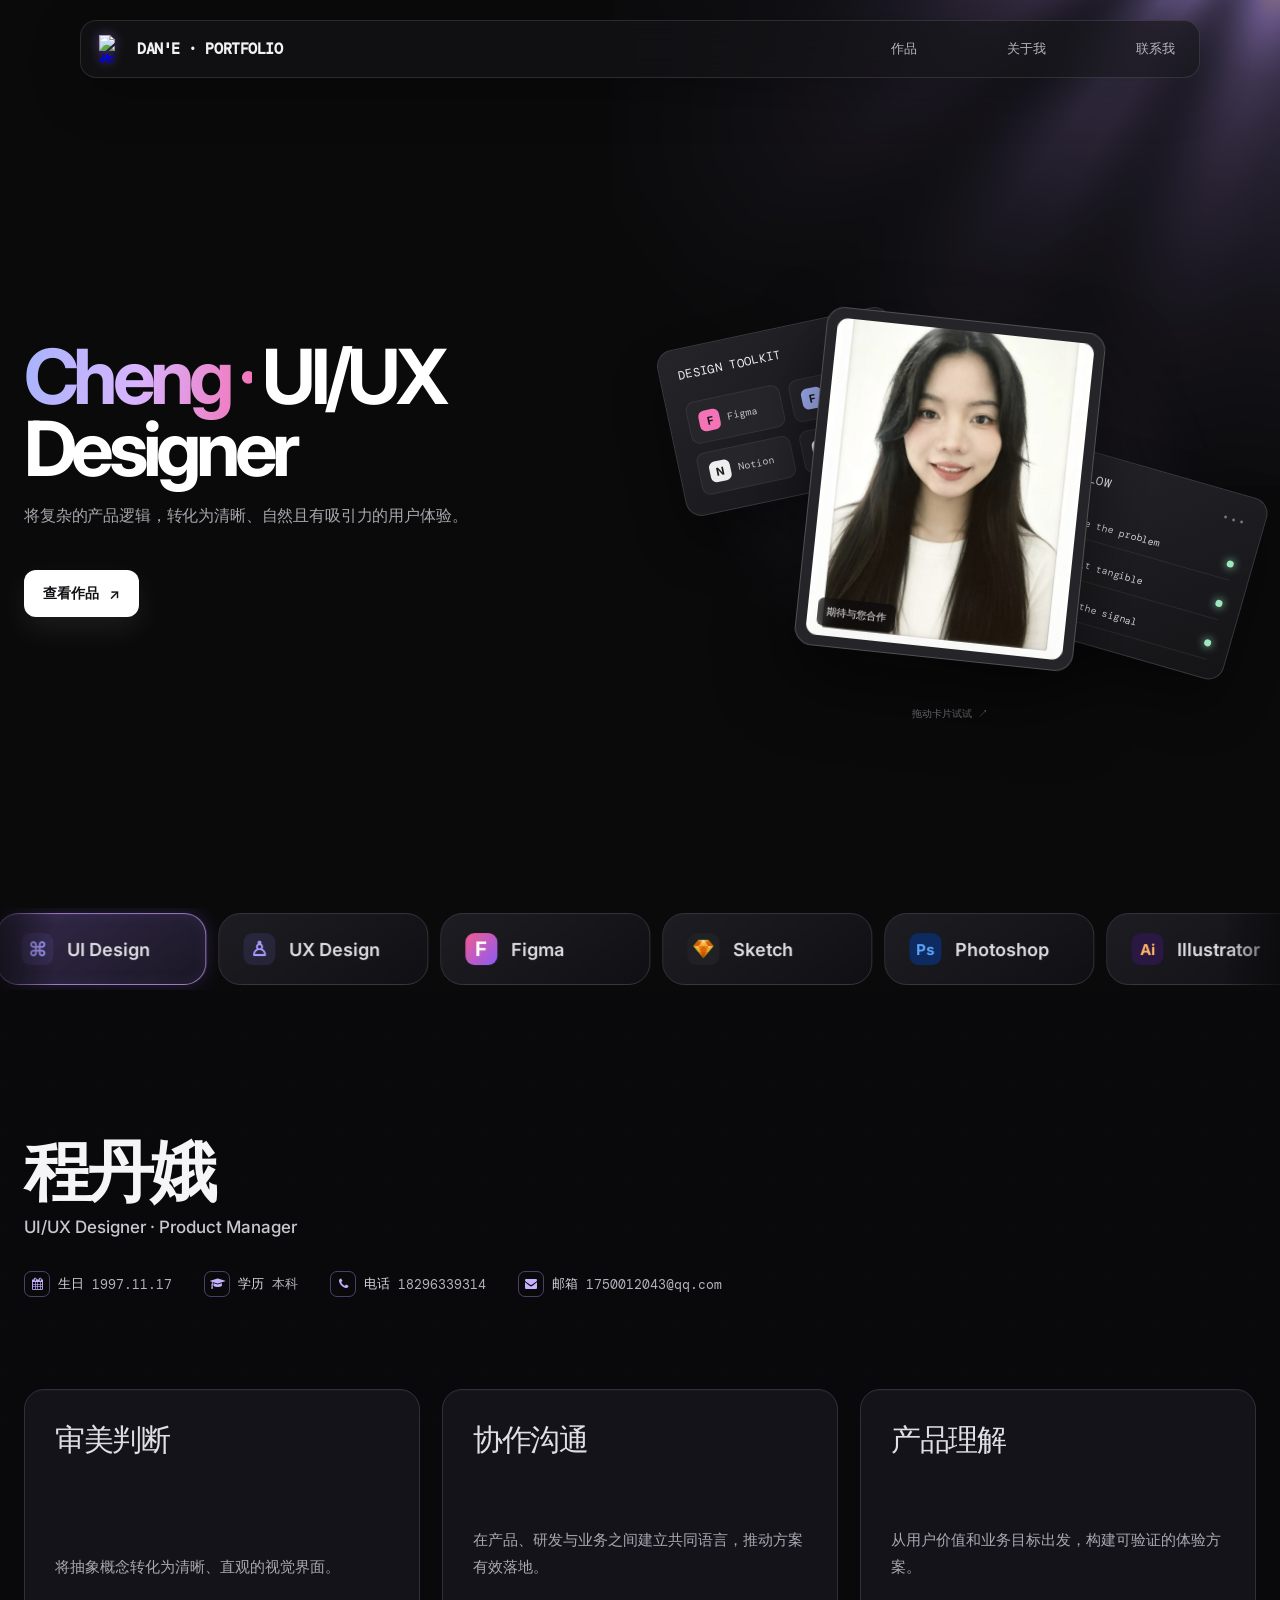
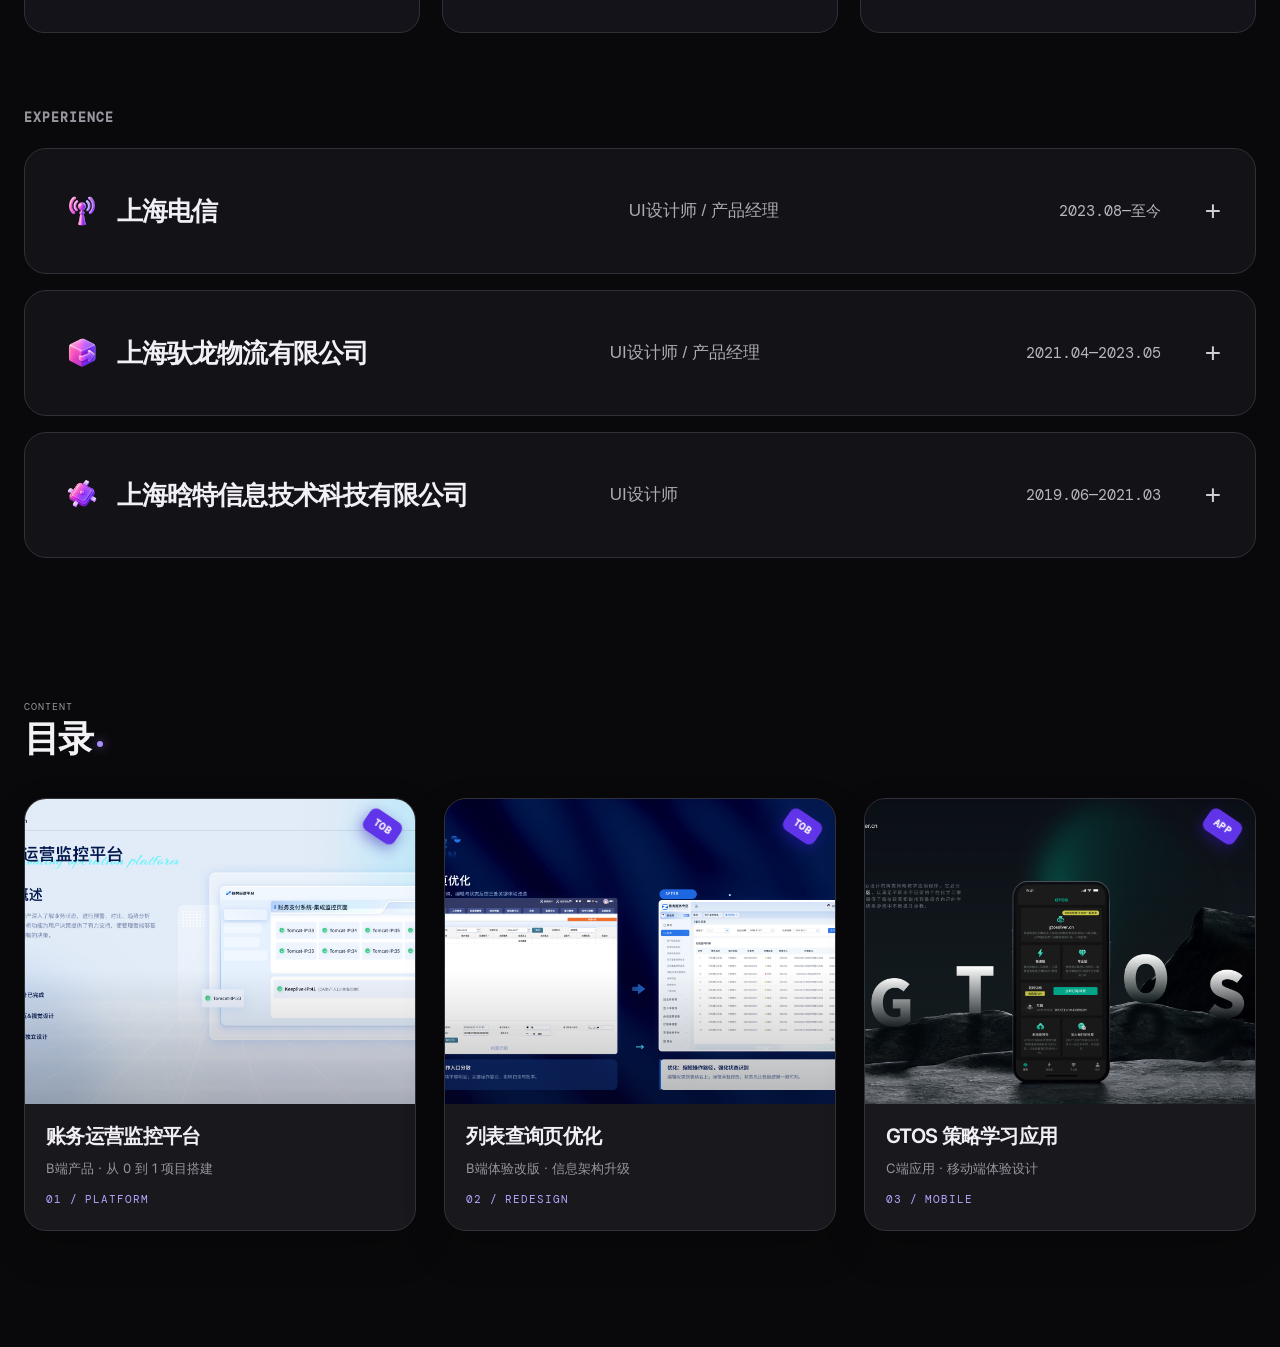
==== commit 7fcee99e: "Add files via upload" ====
--- a/index.html
+++ b/index.html
@@ -15,14 +15,9 @@
     body { margin:0; min-width:320px; color:#fff; background:var(--bg); font-family:Inter,Arial,sans-serif; overflow-x:hidden; }
     body::before { content:""; position:fixed; inset:0; pointer-events:none; opacity:.32; background-image:linear-gradient(rgba(255,255,255,.025) 1px,transparent 1px),linear-gradient(90deg,rgba(255,255,255,.025) 1px,transparent 1px); background-size:48px 48px; mask-image:radial-gradient(circle at center,black,transparent 73%); }
     .header { position:fixed; z-index:10; top:20px; left:50%; transform:translateX(-50%); display:flex; align-items:center; justify-content:space-between; width:min(1120px,calc(100% - 32px)); height:58px; padding:0 9px 0 18px; border:1px solid rgba(255,255,255,.11); border-radius:16px; background:rgba(21,21,24,.64); backdrop-filter:blur(18px); box-shadow:0 14px 50px rgba(0,0,0,.25); }
-    .logo { display:flex; align-items:center; gap:13px; font:500 14px 'DM Mono',monospace; letter-spacing:-.04em; text-decoration:none; }
-    .logo-mark { position:relative; width:24px; height:24px; filter:drop-shadow(0 0 6px rgba(167,112,255,.55)); }
-    .logo-mark::before, .logo-mark::after { content:""; position:absolute; border-radius:50%; box-sizing:border-box; }
-    .logo-mark::before { inset:1px 7px 1px 1px; border:2px solid #c4b5fd; border-right-color:transparent; transform:rotate(-24deg); }
-    .logo-mark::after { top:5px; right:1px; width:14px; height:14px; border:2px solid #a78bfa; border-left-color:transparent; transform:rotate(24deg); }
-    .logo-name { color:#9f70f5; font-weight:700; }
-    .logo-separator { color:#a7a7ad; }
-    .logo-type { color:#f2f2f4; font-weight:600; }
+    .logo { display:flex; align-items:center; gap:10px; font:700 15px 'DM Mono',monospace; text-decoration:none; }
+    .logo-mark { width:28px; height:28px; object-fit:contain; display:block; filter:drop-shadow(0 0 6px rgba(167,112,255,.45)); }
+    .logo-name { color:#f2f2f4; letter-spacing:-.03em; }
     .gooey-nav-container { position:relative; margin-left:auto; margin-right:0; --color-1:#b8a5ff; --color-2:#f1b5df; --color-3:#c9baff; --color-4:#fff; }
     .gooey-nav ul { display:flex; gap:60px; margin:0; padding:0; list-style:none; }
     .gooey-nav li { position:relative; z-index:2; }
@@ -90,7 +85,7 @@
   </style>
 </head>
 <body>
-  <header class="header"><a class="logo" href="#"><span class="logo-mark" aria-hidden="true"></span><span class="logo-name">DAN'E</span><span class="logo-separator">·</span><span class="logo-type">PORTFOLIO</span></a><div class="gooey-nav-container"><nav class="gooey-nav"><ul><li class="active"><a href="#about">关于我</a></li><li><a href="#work">项目案例</a></li><li><a href="#contact">联系我</a></li></ul></nav><span class="effect filter" aria-hidden="true"></span><span class="effect text" aria-hidden="true"></span></div></header>
+  <header class="header"><a class="logo" href="#"><img class="logo-mark" src="assets/site-logo.png" alt="作品集网站logo"><span class="logo-name">DAN'E · PORTFOLIO</span></a><div class="gooey-nav-container"><nav class="gooey-nav"><ul><li><a href="#work">作品</a></li><li><a href="#about">关于我</a></li><li><a href="#contact">联系我</a></li></ul></nav><span class="effect filter" aria-hidden="true"></span><span class="effect text" aria-hidden="true"></span></div></header>
   <main><section class="hero"><div class="side-rays" aria-hidden="true"></div><div class="copy"><h1><span class="gradient">Cheng ·</span> UI/UX Designer</h1><p class="intro">将复杂的产品逻辑，转化为清晰、自然且有吸引力的用户体验。</p><div class="contact-actions" id="contact"><a class="primary" href="#work">查看作品 <span>↗</span></a></div></div>
   <div class="stage" aria-label="Draggable design cards"><div class="ambient"></div>
     <article class="card tools draggable"><div class="card-label"><span>DESIGN TOOLKIT</span><span class="dots">•••</span></div><div class="tool-grid"><div class="tool"><b class="icon figma">F</b>Figma</div><div class="tool"><b class="icon framer">F</b>Framer</div><div class="tool"><b class="icon notion">N</b>Notion</div><div class="tool"><b class="icon codex" aria-label="Codex">C</b>Codex</div></div></article>
@@ -109,15 +104,173 @@
   <script>
     document.querySelectorAll('.draggable').forEach(el=>{let x=0,y=0,sx=0,sy=0;el.addEventListener('pointerdown',e=>{e.preventDefault();el.setPointerCapture(e.pointerId);sx=e.clientX-x;sy=e.clientY-y;el.classList.add('dragging');el.style.zIndex=9});el.addEventListener('pointermove',e=>{if(!el.hasPointerCapture(e.pointerId))return;x=e.clientX-sx;y=e.clientY-sy;el.style.translate=`${x}px ${y}px`});el.addEventListener('pointerup',e=>{el.releasePointerCapture(e.pointerId);el.classList.remove('dragging')})});
     (()=>{const host=document.querySelector('.side-rays'),canvas=document.createElement('canvas'),gl=canvas.getContext('webgl',{alpha:true});if(!gl)return;host.append(canvas);const vert='attribute vec2 position;void main(){gl_Position=vec4(position,0.,1.);}';const frag='precision highp float;uniform float iTime;uniform vec2 iResolution;uniform vec3 iRayColor1;uniform vec3 iRayColor2;float rayStrength(vec2 s,vec2 d,vec2 c,float a,float b,float speed){vec2 q=c-s;float ca=dot(normalize(q),d);return clamp((.45+.15*sin(ca*a+iTime*speed))+(.3+.2*cos(-ca*b+iTime*speed)),0.,1.)*clamp((iResolution.x-length(q))/iResolution.x,.5,1.);}void main(){vec2 fc=gl_FragCoord.xy;vec2 c=vec2(fc.x,iResolution.y-fc.y);vec2 p=vec2(iResolution.x*1.1,-.5*iResolution.y);vec2 r=c-p;float tilt=-.10;vec2 tc=vec2(r.x*cos(tilt)-r.y*sin(tilt),r.x*sin(tilt)+r.y*cos(tilt))+p;float spread=.55;vec2 d1=normalize(vec2(cos(.785398+spread),sin(.785398+spread)));vec2 d2=normalize(vec2(cos(.785398-spread),sin(.785398-spread)));vec4 a=vec4(iRayColor1,1.)*rayStrength(p,d1,tc,36.2214,21.11349,2.5);vec4 b=vec4(iRayColor2,1.)*rayStrength(p,d2,tc,22.3991,18.0234,.5);vec4 col=a*.225+b*.675;float dist=length(fc-vec2(p.x,iResolution.y-p.y))/iResolution.y;col.rgb*=.8/pow(max(dist,.001),1.6);float gray=dot(col.rgb,vec3(.299,.587,.114));col.rgb=mix(vec3(gray),col.rgb,1.5);col.a=max(col.r,max(col.g,col.b))*.72;gl_FragColor=col;}';const compile=(type,source)=>{const shader=gl.createShader(type);gl.shaderSource(shader,source);gl.compileShader(shader);return shader};const program=gl.createProgram();gl.attachShader(program,compile(gl.VERTEX_SHADER,vert));gl.attachShader(program,compile(gl.FRAGMENT_SHADER,frag));gl.linkProgram(program);gl.useProgram(program);const buffer=gl.createBuffer();gl.bindBuffer(gl.ARRAY_BUFFER,buffer);gl.bufferData(gl.ARRAY_BUFFER,new Float32Array([-1,-1,3,-1,-1,3]),gl.STATIC_DRAW);const position=gl.getAttribLocation(program,'position');gl.enableVertexAttribArray(position);gl.vertexAttribPointer(position,2,gl.FLOAT,false,0,0);const uniform=name=>gl.getUniformLocation(program,name),uTime=uniform('iTime'),uResolution=uniform('iResolution'),uColor1=uniform('iRayColor1'),uColor2=uniform('iRayColor2');gl.uniform3f(uColor1,.647,.706,.988);gl.uniform3f(uColor2,.847,.706,.996);let visible=true;const resize=()=>{const dpr=Math.min(devicePixelRatio,2),w=host.clientWidth,h=host.clientHeight;canvas.width=w*dpr;canvas.height=h*dpr;gl.viewport(0,0,canvas.width,canvas.height);gl.uniform2f(uResolution,canvas.width,canvas.height)};new ResizeObserver(resize).observe(host);new IntersectionObserver(entries=>visible=entries[0].isIntersecting,{threshold:.1}).observe(host);resize();const render=time=>{if(visible){gl.uniform1f(uTime,time*.001);gl.drawArrays(gl.TRIANGLES,0,3)}requestAnimationFrame(render)};requestAnimationFrame(render)})();
-    const navContainer=document.querySelector('.gooey-nav-container'), navItems=[...navContainer.querySelectorAll('li')], filterEffect=navContainer.querySelector('.filter'), textEffect=navContainer.querySelector('.text');
-    const animationTime=600, particleCount=15, particleDistances=[90,10], particleR=100, timeVariance=300, colors=[1,2,3,1,2,3,1,4];
-    const noise=(n=1)=>n/2-Math.random()*n;
-    const getXY=(distance,pointIndex,totalPoints)=>{const angle=((360+noise(8))/totalPoints)*pointIndex*(Math.PI/180);return[distance*Math.cos(angle),distance*Math.sin(angle)]};
-    const updateEffectPosition=element=>{const containerRect=navContainer.getBoundingClientRect(),pos=element.getBoundingClientRect(),styles={left:`${pos.x-containerRect.x}px`,top:`${pos.y-containerRect.y}px`,width:`${pos.width}px`,height:`${pos.height}px`};Object.assign(filterEffect.style,styles);Object.assign(textEffect.style,styles);textEffect.textContent=element.textContent;navContainer.classList.add('ready')};
-    const createParticles=()=>{filterEffect.querySelectorAll('.particle').forEach(p=>p.remove());filterEffect.style.setProperty('--time',`${animationTime*2+timeVariance}ms`);for(let i=0;i<particleCount;i++){const start=getXY(particleDistances[0],particleCount-i,particleCount),end=getXY(particleDistances[1]+noise(7),particleCount-i,particleCount),time=animationTime*2+noise(timeVariance*2),rotate=noise(particleR/10);setTimeout(()=>{const particle=document.createElement('span'),point=document.createElement('span');particle.className='particle';point.className='point';particle.style.setProperty('--start-x',`${start[0]}px`);particle.style.setProperty('--start-y',`${start[1]}px`);particle.style.setProperty('--end-x',`${end[0]}px`);particle.style.setProperty('--end-y',`${end[1]}px`);particle.style.setProperty('--time',`${time}ms`);particle.style.setProperty('--scale',`${1+noise(.2)}`);particle.style.setProperty('--color',`var(--color-${colors[Math.floor(Math.random()*colors.length)]},white)`);particle.style.setProperty('--rotate',`${rotate>0?(rotate+particleR/20)*10:(rotate-particleR/20)*10}deg`);particle.appendChild(point);filterEffect.appendChild(particle);point.addEventListener('animationend',()=>particle.remove())},30)}};
-    const selectItem=(item,index)=>{if(item.classList.contains('active'))return;navItems.forEach(navItem=>navItem.classList.remove('active'));item.classList.add('active');updateEffectPosition(item);textEffect.classList.remove('active');void textEffect.offsetWidth;textEffect.classList.add('active');createParticles()};
-    navItems.forEach((item,index)=>{const link=item.querySelector('a');link.addEventListener('click',()=>selectItem(item,index));link.addEventListener('keydown',event=>{if(event.key==='Enter'||event.key===' '){event.preventDefault();selectItem(item,index);link.click()}})});
-    const resizeObserver=new ResizeObserver(()=>updateEffectPosition(navContainer.querySelector('li.active')));resizeObserver.observe(navContainer);updateEffectPosition(navContainer.querySelector('li.active'));
+    const navContainer=document.querySelector('.gooey-nav-container');
+    if(navContainer){
+      const navItems=[...navContainer.querySelectorAll('li')];
+      const filterEffect=navContainer.querySelector('.filter');
+      const textEffect=navContainer.querySelector('.text');
+      const logo=document.querySelector('.logo');
+      const workSection=document.querySelector('#work');
+      const workNavItem=navItems.find(item=>item.querySelector('a')?.getAttribute('href')==='#work');
+      const animationTime=600, particleCount=15, particleDistances=[90,10], particleR=100, timeVariance=300, colors=[1,2,3,1,2,3,1,4];
+      let currentActiveItem=null;
+      let workRevealTimer;
+      let workNavPinned=false;
+
+      const noise=(n=1)=>n/2-Math.random()*n;
+      const getXY=(distance,pointIndex,totalPoints)=>{const angle=((360+noise(8))/totalPoints)*pointIndex*(Math.PI/180);return[distance*Math.cos(angle),distance*Math.sin(angle)]};
+      const updateEffectPosition=element=>{
+        if(!element||!filterEffect||!textEffect) return;
+        const containerRect=navContainer.getBoundingClientRect(),
+              pos=element.getBoundingClientRect(),
+              styles={left:`${pos.x-containerRect.x}px`,top:`${pos.y-containerRect.y}px`,width:`${pos.width}px`,height:`${pos.height}px`};
+        Object.assign(filterEffect.style,styles);
+        Object.assign(textEffect.style,styles);
+        textEffect.textContent=element.textContent;
+      };
+      const createParticles=()=>{
+        if(!filterEffect) return;
+        filterEffect.querySelectorAll('.particle').forEach(p=>p.remove());
+        filterEffect.style.setProperty('--time',`${animationTime*2+timeVariance}ms`);
+        for(let i=0;i<particleCount;i++){
+          const start=getXY(particleDistances[0],particleCount-i,particleCount),
+                end=getXY(particleDistances[1]+noise(7),particleCount-i,particleCount),
+                time=animationTime*2+noise(timeVariance*2),
+                rotate=noise(particleR/10);
+          setTimeout(()=>{
+            const particle=document.createElement('span'),
+                  point=document.createElement('span');
+            particle.className='particle';
+            point.className='point';
+            particle.style.setProperty('--start-x',`${start[0]}px`);
+            particle.style.setProperty('--start-y',`${start[1]}px`);
+            particle.style.setProperty('--end-x',`${end[0]}px`);
+            particle.style.setProperty('--end-y',`${end[1]}px`);
+            particle.style.setProperty('--time',`${time}ms`);
+            particle.style.setProperty('--scale',`${1+noise(.2)}`);
+            particle.style.setProperty('--color',`var(--color-${colors[Math.floor(Math.random()*colors.length)]},white)`);
+            particle.style.setProperty('--rotate',`${rotate>0?(rotate+particleR/20)*10:(rotate-particleR/20)*10}deg`);
+            particle.appendChild(point);
+            filterEffect.appendChild(particle);
+            point.addEventListener('animationend',()=>particle.remove());
+          },30);
+        }
+      };
+      const activateItem=(item,{animate=true}={})=>{
+        if(!item||item===currentActiveItem||item.classList.contains('active')) return;
+        navItems.forEach(navItem=>navItem.classList.remove('active'));
+        item.classList.add('active');
+        currentActiveItem=item;
+        updateEffectPosition(item);
+        if(textEffect){
+          textEffect.classList.remove('active');
+          void textEffect.offsetWidth;
+          textEffect.classList.add('active');
+        }
+        navContainer.classList.add('ready');
+        if(animate) createParticles();
+      };
+      const clearActiveItem=()=>{
+        if(!currentActiveItem) return;
+        currentActiveItem.classList.remove('active');
+        currentActiveItem=null;
+        filterEffect?.querySelectorAll('.particle').forEach(p=>p.remove());
+        textEffect?.classList.remove('active');
+        navContainer.classList.remove('ready');
+      };
+      const headerOffset=Number.parseFloat(getComputedStyle(document.documentElement).getPropertyValue('--header-offset')) || 0;
+      const scrollToAnchor=target=>{
+        if(!target?.startsWith('#')) return;
+        const targetEl=document.querySelector(target);
+        if(!targetEl) return;
+        const top=targetEl.getBoundingClientRect().top+window.scrollY-headerOffset;
+        if(window.portfolioLenis){
+          window.portfolioLenis.scrollTo(top,{duration:0.55});
+        }else{
+          window.scrollTo({top,behavior:'smooth'});
+        }
+      };
+
+      const scheduleWorkPin=()=>{
+        clearTimeout(workRevealTimer);
+        if(workNavPinned||!workNavItem) return;
+        workRevealTimer=setTimeout(()=>{
+          workNavPinned=true;
+          activateItem(workNavItem,{animate:true});
+        },240);
+      };
+      const clearWorkPin=()=>{
+        clearTimeout(workRevealTimer);
+        workRevealTimer=undefined;
+      };
+      const handleWorkVisibility=entries=>{
+        const isVisible=entries[0]?.isIntersecting;
+        if(isVisible){
+          scheduleWorkPin();
+        }else{
+          workNavPinned=false;
+          clearActiveItem();
+          clearWorkPin();
+        }
+      };
+      if(workSection){
+        const workObserver=new IntersectionObserver(handleWorkVisibility,{threshold:[0.02]});
+        workObserver.observe(workSection);
+      }
+
+      navItems.forEach((item)=>{
+        const link=item.querySelector('a');
+        if(!link) return;
+        link.addEventListener('click',event=>{
+          event.preventDefault();
+          clearWorkPin();
+          const target=link.getAttribute('href');
+          const isWorkLink=target==='#work';
+          if(!isWorkLink){
+            clearActiveItem();
+            workNavPinned=false;
+            activateItem(item,{animate:true});
+          }
+          scrollToAnchor(target);
+        });
+        link.addEventListener('keydown',event=>{
+          if(event.key==='Enter'||event.key===' '){
+            event.preventDefault();
+            const target=link.getAttribute('href');
+            const isWorkLink=target==='#work';
+            clearWorkPin();
+            if(!isWorkLink){
+              clearActiveItem();
+              workNavPinned=false;
+              activateItem(item,{animate:true});
+            }
+            scrollToAnchor(target);
+          }
+        });
+      });
+
+      const resizeObserver=new ResizeObserver(()=>{
+        const activeItem=navItems.find(item=>item.classList.contains('active'));
+        updateEffectPosition(activeItem);
+      });
+      resizeObserver.observe(navContainer);
+
+      if(logo){
+        logo.addEventListener('click',event=>{
+          event.preventDefault();
+          clearActiveItem();
+          clearWorkPin();
+          if(window.history?.replaceState){
+            history.replaceState(null,'',window.location.pathname+window.location.search);
+          }
+          if(window.portfolioLenis){
+            window.portfolioLenis.scrollTo(0,{duration:0.45});
+          }else{
+            window.scrollTo({top:0,behavior:'smooth'});
+          }
+        });
+      }
+    }
     document.querySelectorAll('.trait-toggle').forEach(button=>button.addEventListener('click',()=>{const trait=button.closest('.trait');document.querySelectorAll('.trait').forEach(item=>item.classList.toggle('active',item===trait&&!item.classList.contains('active')))}));
     const detail=document.querySelector('.job-detail');document.querySelectorAll('.job-tab').forEach(button=>button.addEventListener('click',()=>{document.querySelectorAll('.job-tab').forEach(item=>item.classList.toggle('active',item===button));detail.querySelector('h3').textContent=button.dataset.company;detail.querySelector('h4').textContent=button.dataset.role;detail.querySelector('p').textContent=button.dataset.description}));
     (()=>{const track=document.querySelector('.toolkit-track'),sourceRow=track?.querySelector('.toolkit-row');if(!track||!sourceRow)return;for(let i=0;i<2;i++){const copy=sourceRow.cloneNode(true);copy.setAttribute('aria-hidden','true');track.append(copy)}let rowWidth=0,baseX=0,lastScroll=scrollY,lastTime=performance.now(),smoothVelocity=0;const measure=()=>rowWidth=sourceRow.offsetWidth;new ResizeObserver(measure).observe(sourceRow);measure();const wrap=(min,max,value)=>{const range=max-min;return((value-min)%range+range)%range+min};const animate=time=>{const delta=Math.min((time-lastTime)/1000,.05),currentScroll=scrollY,rawVelocity=(currentScroll-lastScroll)/Math.max(delta,.001);smoothVelocity+=(rawVelocity-smoothVelocity)*Math.min(1,delta*8);lastScroll=currentScroll;lastTime=time;const direction=smoothVelocity<-1?-1:1;const velocityFactor=Math.min(5,Math.abs(smoothVelocity)/1000*5);baseX+=direction*56*(1+velocityFactor)*delta;if(rowWidth)track.style.transform=`translate3d(${wrap(-rowWidth,0,baseX)}px,0,0)`;requestAnimationFrame(animate)};requestAnimationFrame(animate)})();
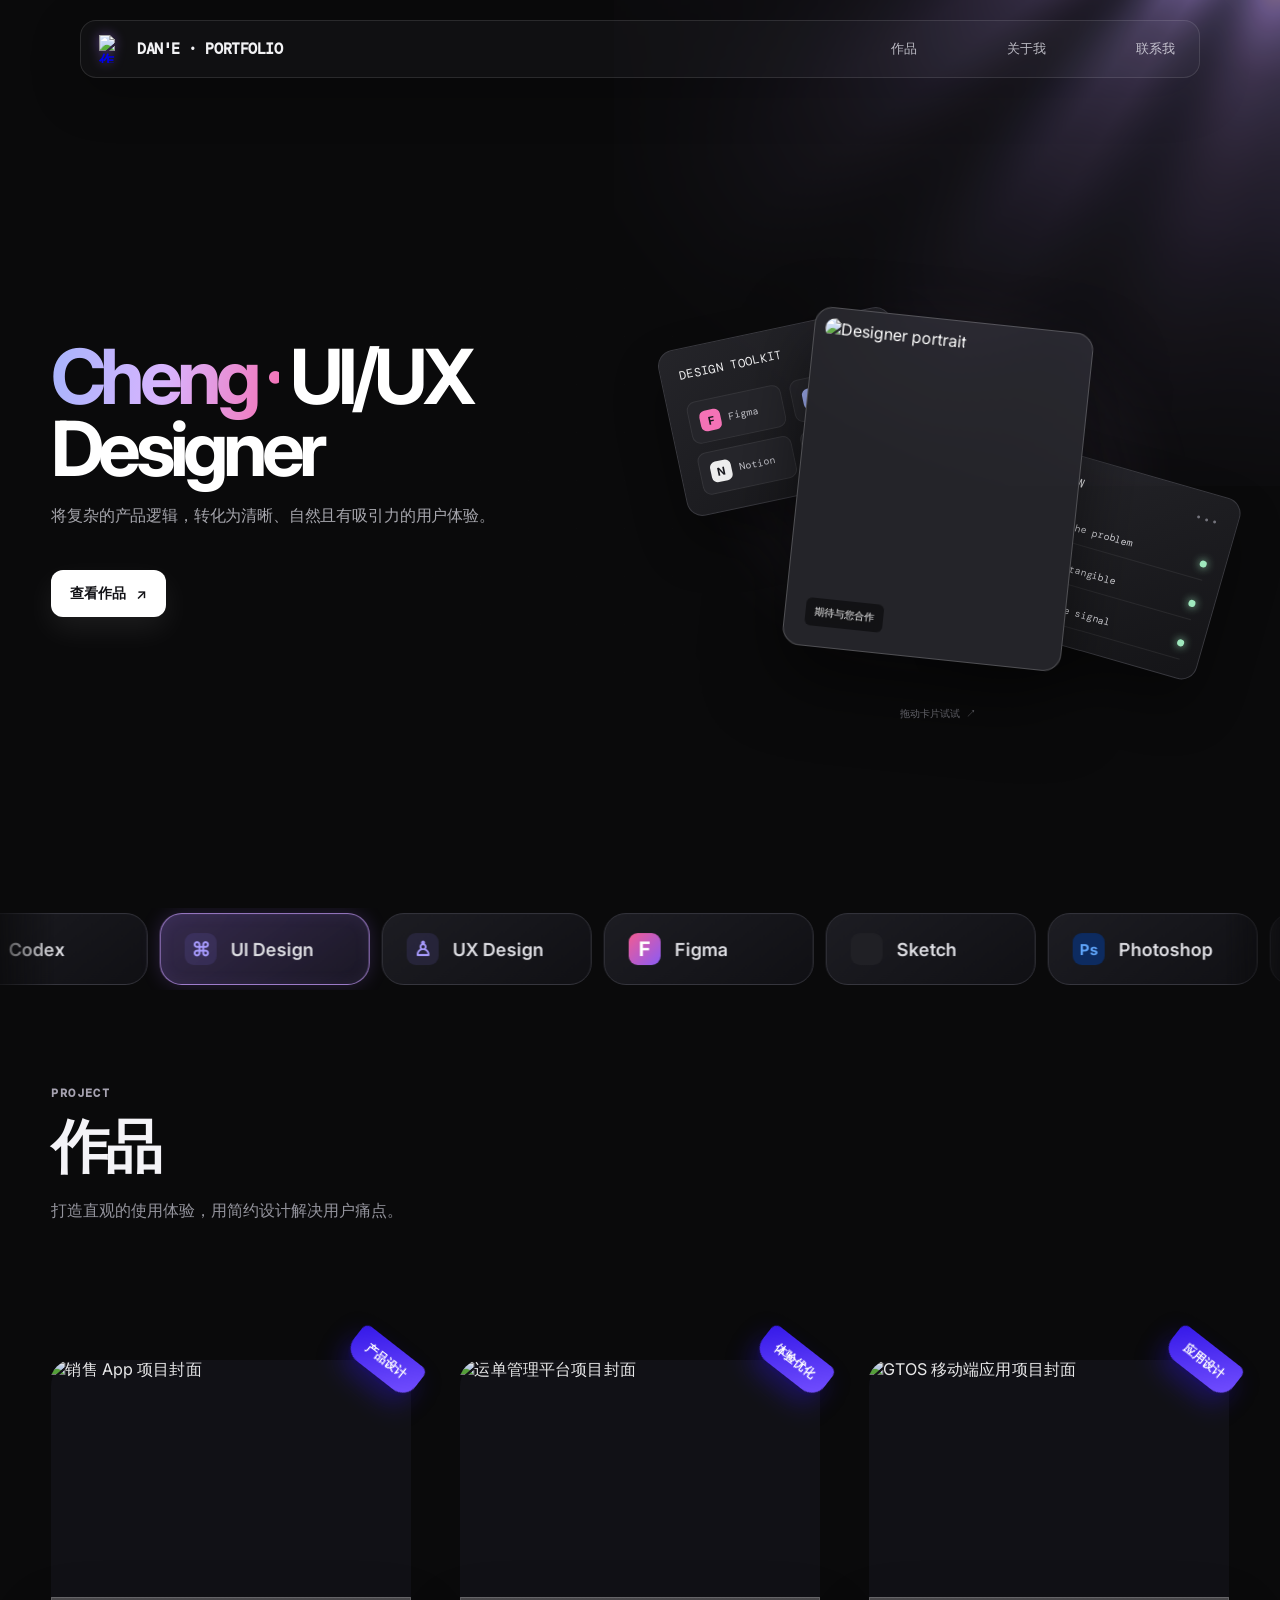
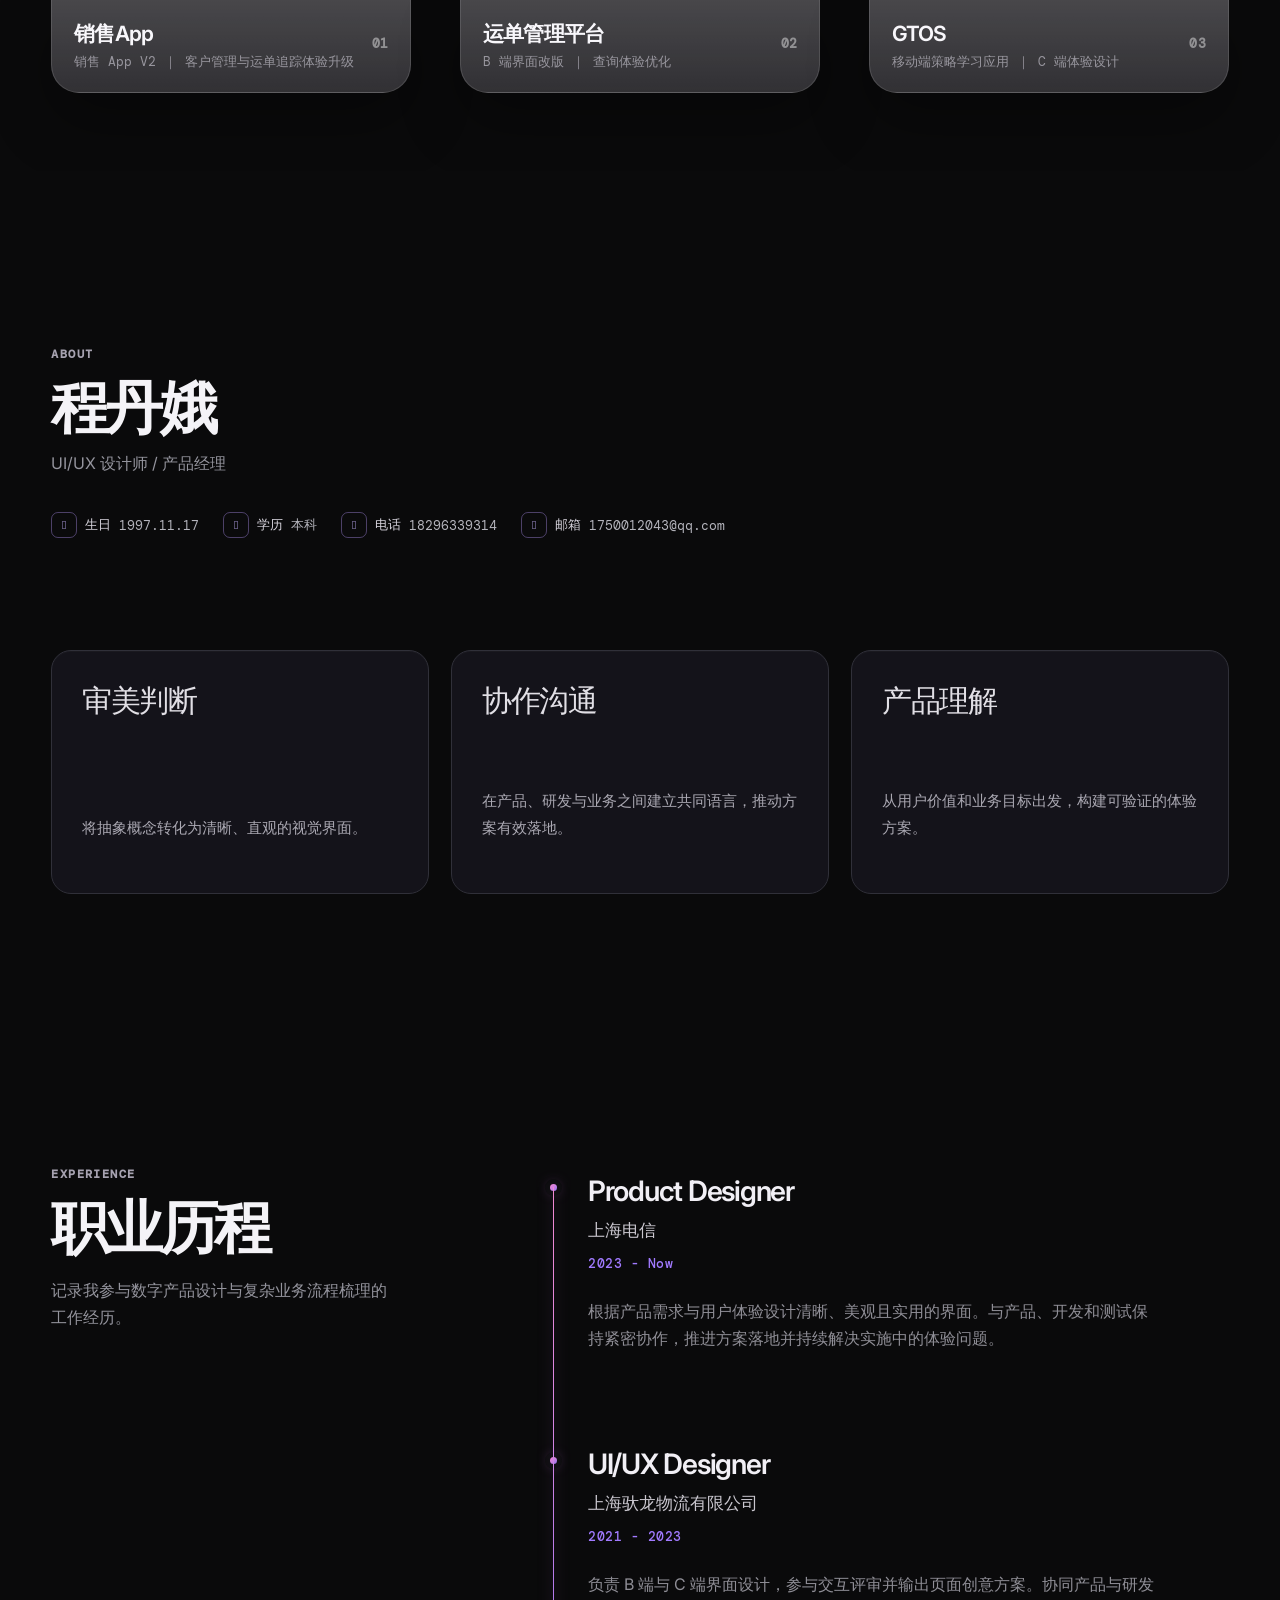
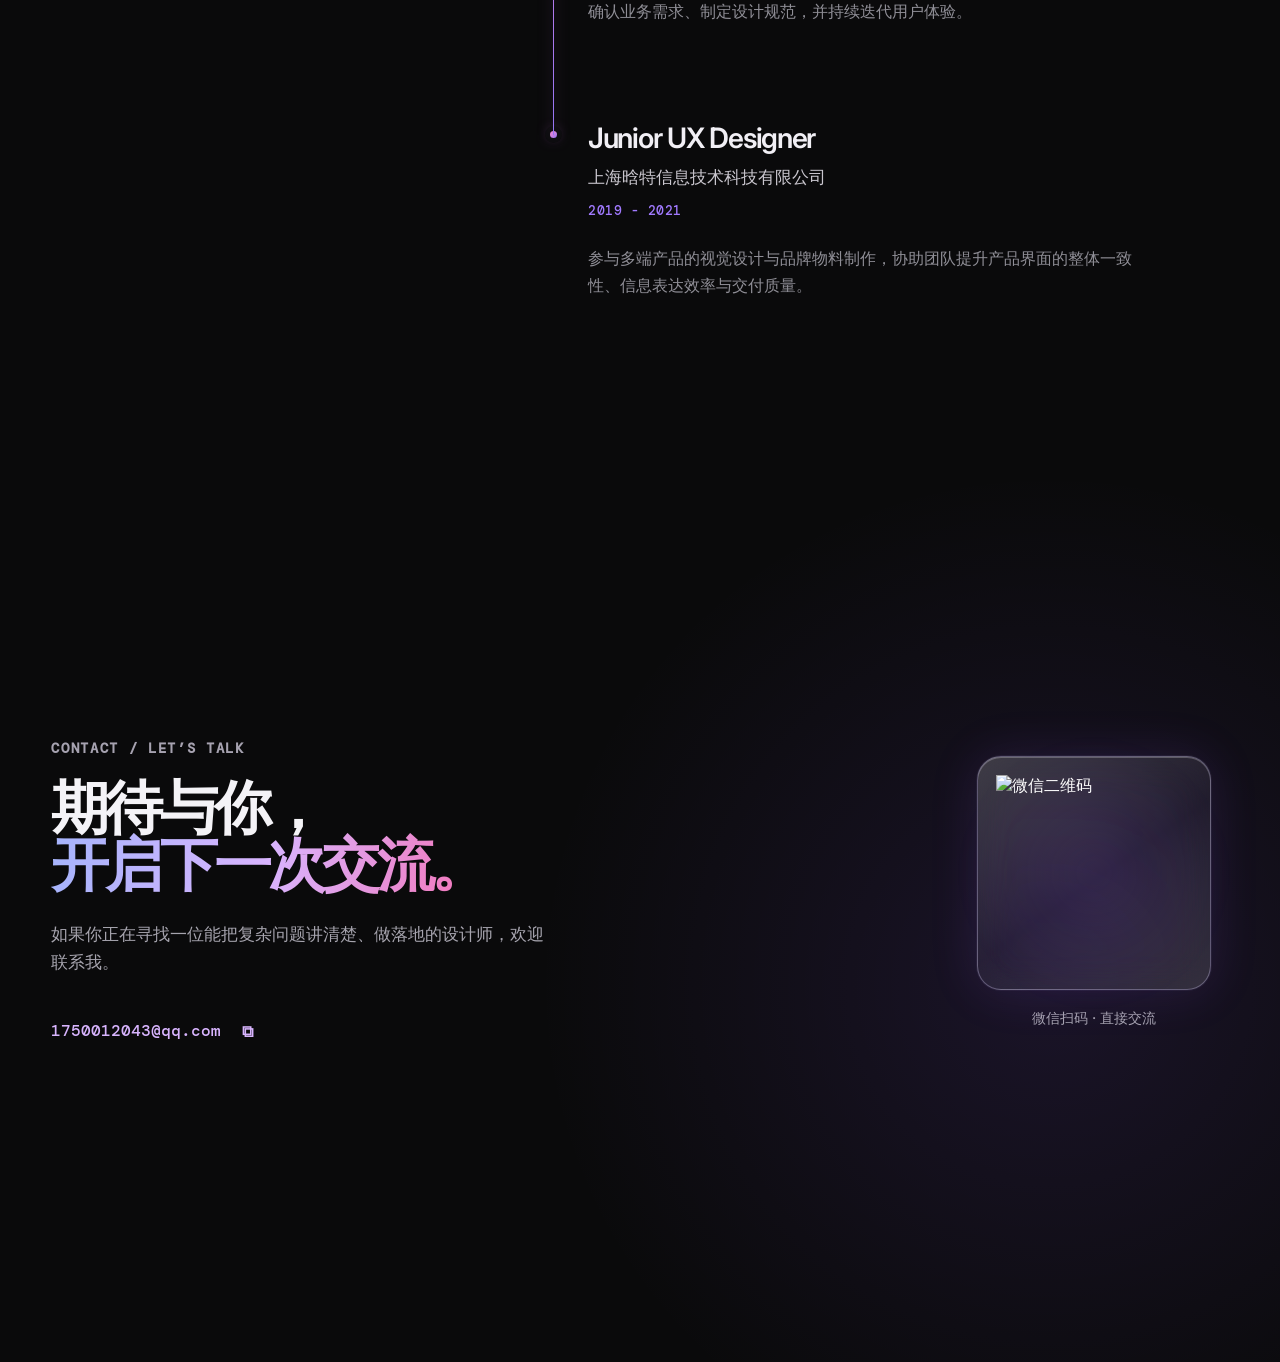
==== commit 1c94b095: "Add files via upload" ====
--- a/index.html
+++ b/index.html
@@ -4,11 +4,12 @@
   <meta charset="utf-8">
   <meta name="viewport" content="width=device-width, initial-scale=1">
   <title>AI-native Designer</title>
+  <link rel="stylesheet" href="styles/design-tokens.css">
   <link rel="preconnect" href="https://fonts.googleapis.com">
   <link rel="preconnect" href="https://fonts.gstatic.com" crossorigin>
   <link href="https://fonts.googleapis.com/css2?family=DM+Mono:wght@400;500&family=Inter:wght@400;500;600;700;800&display=swap" rel="stylesheet">
   <style>
-    :root { --bg:#0a0a0b; --panel:#19191c; --line:#39393f; --muted:#a6a6ad; --blue:#a5b4fc; --purple:#d8b4fe; --pink:#f472b6; }
+    :root { --bg:#0a0a0b; --panel:#19191c; --line:#39393f; --muted:#a6a6ad; --blue:#a5b4fc; --purple:#d8b4fe; --pink:#f472b6; --page-gutter:clamp(20px,4vw,80px); --section-space:clamp(88px,10vw,144px); --section-gap:clamp(40px,6vw,72px); --header-offset:100px; }
     @font-face { font-family:'Portfolio Iconfont'; src:url('assets/fontawesome-webfont.woff2') format('woff2'); font-style:normal; font-weight:normal; }
     * { box-sizing:border-box; }
     html { scroll-behavior:smooth; }
@@ -24,16 +25,17 @@
     .gooey-nav a { display:block; padding:10px 15px; color:#b7b7bd; font-size:13px; text-decoration:none; transition:color .25s ease; }
     .gooey-nav a:hover, .gooey-nav a:focus-visible, .gooey-nav li.active a { color:#fff; }
     .gooey-nav-container .effect { position:absolute; left:0; top:0; width:0; height:0; border-radius:999px; pointer-events:none; }
-    .gooey-nav-container .filter { z-index:1; overflow:visible; box-sizing:border-box; border:1px solid rgba(255,255,255,.11); opacity:0; background:radial-gradient(circle at 50% 25%,rgba(255,255,255,.2),rgba(164,132,255,.16) 52%,rgba(135,85,213,.09)); box-shadow:0 7px 22px rgba(150,112,255,.17),inset 0 1px rgba(255,255,255,.17); transform:scale(.84); transition:left .6s cubic-bezier(.2,1.35,.35,1),top .6s cubic-bezier(.2,1.35,.35,1),width .6s cubic-bezier(.2,1.35,.35,1),height .6s cubic-bezier(.2,1.35,.35,1),opacity .18s,transform .6s cubic-bezier(.2,1.35,.35,1); }
+    .gooey-nav-container .filter { z-index:1; overflow:visible; box-sizing:border-box; border:1px solid rgba(255,255,255,.11); opacity:0; background:radial-gradient(circle at 50% 25%,rgba(255,255,255,.2),rgba(164,132,255,.16) 52%,rgba(135,85,213,.09)); box-shadow:0 7px 22px rgba(150,112,255,.17),inset 0 1px rgba(255,255,255,.17); transform:scale(.92); transition:left .6s cubic-bezier(.2,1.35,.35,1),top .6s cubic-bezier(.2,1.35,.35,1),width .6s cubic-bezier(.2,1.35,.35,1),height .6s cubic-bezier(.2,1.35,.35,1),opacity .24s ease,transform .24s cubic-bezier(.2,1.35,.35,1); }
     .gooey-nav-container .text { display:none; }
     .gooey-nav-container.ready .filter { opacity:1; transform:scale(1); }
     .gooey-nav-container .particle { position:absolute; left:50%; top:50%; width:10px; height:10px; pointer-events:none; transform:translate(-50%,-50%) rotate(var(--rotate)); }
     .gooey-nav-container .point { display:block; width:6px; height:6px; border-radius:50%; background:var(--color); box-shadow:0 0 10px var(--color); animation:gooeyParticle var(--time) cubic-bezier(.15,.7,.3,1) forwards; }
     @keyframes gooeyParticle { 0% { opacity:0; transform:translate(var(--start-x),var(--start-y)) scale(0); } 18% { opacity:1; } 100% { opacity:0; transform:translate(var(--end-x),var(--end-y)) scale(var(--scale)); } }
     .header-cta { display:inline-flex; padding:10px 15px; border:0; border-radius:10px; color:#fff; background:#2c2c31; font:600 12px Inter; text-decoration:none; cursor:pointer; }
-    main { min-height:100vh; display:grid; place-items:center; padding:120px 24px 62px; }
+    main { min-height:100dvh; display:grid; place-items:center; padding:120px var(--page-gutter) 62px; }
+    #about,#work,#contact { scroll-margin-top:var(--header-offset); }
     .hero { position:relative; width:min(1280px,100%); display:grid; grid-template-columns: .95fr 1.05fr; align-items:center; gap:68px; }
-    .side-rays { position:fixed; z-index:0; top:0; right:0; width:52vw; height:54vh; overflow:hidden; pointer-events:none; opacity:.5; mix-blend-mode:screen; mask-image:radial-gradient(ellipse at 100% 0%,#000 0%,rgba(0,0,0,.76) 34%,transparent 78%); }
+    .side-rays { position:fixed; z-index:2147483647; top:0; right:0; width:52vw; height:54vh; overflow:hidden; pointer-events:none; opacity:.5; mix-blend-mode:screen; mask-image:radial-gradient(ellipse at 100% 0%,#000 0%,rgba(0,0,0,.76) 34%,transparent 78%); }
     .side-rays canvas { display:block; width:100%; height:100%; }
     .copy, .stage { position:relative; z-index:1; }
     .copy { max-width:540px; animation:enterLeft .8s cubic-bezier(.2,.8,.2,1) both; }
@@ -78,15 +80,158 @@
     .experience-list{margin-top:76px}.experience-list .experience-title{margin-bottom:22px;color:#98979f;font-size:13px;font-weight:600;letter-spacing:.08em}.experience-rows{display:flex;flex-direction:column;gap:16px;border:0}.experience-row{display:block;width:100%;min-height:0;flex:none;border:1px solid #303039;border-radius:22px;background:rgba(24,24,29,.72);overflow:hidden;transition:border-color .35s,box-shadow .35s,background .35s}.experience-row.active{border-color:rgba(213,207,228,.52);background:rgba(32,30,39,.82);box-shadow:0 16px 36px rgba(0,0,0,.18),inset 0 1px rgba(255,255,255,.04)}.experience-row-main{display:grid;grid-template-columns:minmax(340px,1.35fr) minmax(240px,1fr) auto 28px;align-items:center;gap:32px;width:100%;min-height:124px;padding:30px 34px;border:0;background:transparent;text-align:left;cursor:pointer}.experience-company{display:block;min-height:0;padding:0;overflow:visible;color:#f1f0f4;font-size:26px;font-weight:600;line-height:1.18;letter-spacing:-.035em;word-break:break-word}.experience-role{position:static;color:#adabb3;font-size:17px;line-height:1.45}.experience-row time{position:static;text-align:right;color:#b8b6bf;font:15px 'DM Mono',monospace}.experience-row-main b{position:static;text-align:right;color:#d1cdd8;font-size:28px;line-height:1;font-weight:300;transition:transform .35s}.experience-row.active .experience-row-main b{transform:rotate(45deg)}.experience-row.active .experience-company::before{display:none}.experience-row p{display:block;max-height:0;margin:0 34px;padding:0;color:#aaa8b1;font-size:16px;line-height:1.7;letter-spacing:-.01em;opacity:0;overflow:hidden;transition:max-height .45s cubic-bezier(.2,.75,.2,1),opacity .25s,padding .35s,margin .35s}.experience-row p span{display:block}.experience-row p span+span{margin-top:8px}.experience-row.active p{max-height:240px;margin:0 34px 30px;padding-top:1px;opacity:1}.experience-row.active .experience-role{color:#d8d5df}.experience-row:not(.active) .experience-company{font-size:26px}.experience-row:not(.active) .experience-role{position:static}.experience-row:not(.active) time{font-size:15px}@media(max-width:700px){.experience-list{margin-top:58px}.experience-row-main{grid-template-columns:1fr auto;gap:14px 20px;min-height:0;padding:26px}.experience-company{font-size:22px}.experience-role{grid-column:1;font-size:16px}.experience-row time{grid-column:1;text-align:left}.experience-row-main b{grid-column:2;grid-row:1}.experience-row p{margin:0 26px;font-size:15px}.experience-row.active p{max-height:300px;margin:0 26px 26px}}
     .experience-company{display:flex;align-items:center;gap:12px}.experience-company img{width:46px;height:46px;flex:0 0 46px;object-fit:contain}.experience-company span{min-width:0}@media(max-width:700px){.experience-company img{width:40px;height:40px;flex-basis:40px}}
     .chip-icon.sketch{position:relative;width:32px;height:32px;margin:0;border:0;border-radius:9px;background:#202025;color:transparent;font-size:0;overflow:hidden}.chip-icon.sketch::before{content:"";position:absolute;inset:0;display:block;background:url('assets/sketch-chromakey.png') center/100% 100% no-repeat;clip-path:polygon(29% 12.3%,71% 12.3%,92% 37.4%,50% 88.3%,8% 37.4%);transform:scale(.76);filter:drop-shadow(0 1px 1px rgba(243,151,27,.4))}.chip-icon.sketch::after{display:none}
-    .work-index{position:relative;padding:92px 24px 116px;background:#09090b}.work-index::before{content:"";position:absolute;inset:0;pointer-events:none;background:radial-gradient(circle at 10% 12%,rgba(154,111,255,.09),transparent 22rem);}.work-index-inner{position:relative;width:min(1280px,100%);margin:auto}.work-index-head{display:flex;align-items:flex-start;justify-content:space-between;margin-bottom:42px}.work-index-kicker{margin:0 0 7px;color:#94939b;font:10px 'DM Mono',monospace;letter-spacing:.1em}.work-index-title{margin:0;color:#f3f1f5;font-size:36px;line-height:1;font-weight:650;letter-spacing:-.06em}.work-index-title i{display:inline-block;width:6px;height:6px;margin:0 0 4px 5px;border-radius:50%;background:#a98dff;box-shadow:0 0 12px rgba(169,141,255,.7)}.work-index-year{margin-top:5px;color:#9997a0;font:10px 'DM Mono',monospace;letter-spacing:.08em}.work-grid{display:grid;grid-template-columns:repeat(3,minmax(0,1fr));gap:28px}.work-card{position:relative;min-width:0;overflow:hidden;border:1px solid #313139;border-radius:22px;background:#18181d;box-shadow:0 18px 42px rgba(0,0,0,.2);transition:transform .28s cubic-bezier(.2,.8,.2,1),border-color .28s,box-shadow .28s}.work-card:hover{transform:translateY(-7px);border-color:rgba(194,164,255,.68);box-shadow:0 24px 54px rgba(0,0,0,.38),0 0 24px rgba(160,119,255,.12)}.work-cover{position:relative;aspect-ratio:1.28;overflow:hidden;background:#111}.work-cover::after{content:"";position:absolute;inset:0;background:linear-gradient(180deg,transparent 56%,rgba(8,8,10,.28))}.work-cover img{width:100%;height:100%;object-fit:cover;transition:transform .5s cubic-bezier(.2,.8,.2,1)}.work-card:hover .work-cover img{transform:scale(1.045)}.work-stamp{position:absolute;z-index:1;top:15px;right:14px;padding:6px 9px;border-radius:7px;color:#fff;background:#6034e8;box-shadow:0 5px 14px rgba(48,20,178,.48);font:700 10px 'DM Mono',monospace;letter-spacing:.04em;transform:rotate(34deg)}.work-copy{min-height:126px;padding:19px 21px 21px}.work-copy h3{margin:0;color:#f1eff4;font-size:20px;font-weight:650;letter-spacing:-.035em}.work-copy p{margin:8px 0 0;color:#96949e;font-size:13px;line-height:1.55}.work-index-no{display:block;margin-top:14px;color:#b9a4ff;font:11px 'DM Mono',monospace;letter-spacing:.08em}@media(max-width:800px){.work-index{padding:72px 24px 86px}.work-grid{grid-template-columns:1fr;gap:18px}.work-card{display:grid;grid-template-columns:minmax(180px,.85fr) 1fr}.work-cover{aspect-ratio:auto;min-height:190px}.work-copy{min-height:0;padding:24px}.work-index-head{margin-bottom:28px}}@media(max-width:520px){.work-index{padding-inline:16px}.work-card{display:block}.work-cover{aspect-ratio:1.28;min-height:0}.work-index-title{font-size:32px}}
-    .about-section{background:#09090b}.work-index::before,.work-index-year{display:none}
+    .work-index{position:relative;padding:76px 24px 112px;overflow:hidden;background:#030305;isolation:isolate}
+    .work-index::before{content:"";position:absolute;inset:0;z-index:1;pointer-events:none;background:linear-gradient(90deg,rgba(3,3,5,.76) 0%,rgba(3,3,5,.3) 42%,rgba(3,3,5,.58) 100%),linear-gradient(180deg,rgba(3,3,5,.18),rgba(3,3,5,.62));}
+    .work-index::after{content:"";position:absolute;inset:0;z-index:1;pointer-events:none;background:radial-gradient(ellipse at center,rgba(5,5,7,0) 0%,rgba(5,5,7,.2) 48%,rgba(3,3,5,.78) 100%);mix-blend-mode:normal}
+    .work-index-bg-video{display:none!important}
+    @keyframes work-opo-bg{0%{transform:translate3d(-1.5%,-1%,0) scale(1.02) rotate(-1deg);filter:hue-rotate(0deg) blur(.2px)}50%{transform:translate3d(1.5%,1%,0) scale(1.05) rotate(1.2deg);filter:hue-rotate(-8deg) blur(.2px)}100%{transform:translate3d(3%,-1.5%,0) scale(1.04) rotate(-.6deg);filter:hue-rotate(6deg) blur(.2px)}}
+    .work-index-bg-canvas{display:none;position:absolute;inset:0;width:100%;height:100%;z-index:0;pointer-events:none;opacity:0;background:#050506}
+    .work-index-inner{position:relative;width:min(1280px,100%);margin:auto;z-index:2}
+    .work-index-head,.work-grid,.work-card,.work-cover,.work-copy{position:relative}
+    .work-index-head{display:flex;align-items:flex-start;justify-content:space-between;margin-bottom:34px}.work-index-kicker{margin:0 0 7px;color:#94939b;font:10px 'DM Mono',monospace;letter-spacing:.1em}.work-index-title{margin:0;color:#f3f1f5;font-size:clamp(48px,5.2vw,68px);line-height:.95;font-weight:650;letter-spacing:-.06em}.work-index-title i{display:inline-block;width:8px;height:8px;margin:0 0 7px 7px;border-radius:50%;background:#f3f0ff;box-shadow:0 0 10px rgba(243,240,255,.54)}.work-index-year{margin-top:5px;color:#9997a0;font:10px 'DM Mono',monospace;letter-spacing:.08em}.work-grid{display:grid;grid-template-columns:1fr;gap:36px}
+    .work-card{position:relative;display:grid;grid-template-columns:1fr;grid-template-rows:minmax(0,1fr) auto;min-height:calc(100dvh - 152px);overflow:hidden;border:1px solid rgba(71,71,82,.72);border-radius:22px;background:linear-gradient(180deg, rgba(24,24,29,.76), rgba(17,17,22,.80));backdrop-filter:blur(10px) saturate(1.05);box-shadow:0 18px 42px rgba(0,0,0,.2);transition:transform .28s cubic-bezier(.2,.8,.2,1),border-color .28s,box-shadow .28s}
+    .work-card:hover{transform:translateY(-7px);border-color:rgba(194,164,255,.68);box-shadow:0 24px 54px rgba(0,0,0,.38),0 0 24px rgba(160,119,255,.12)}
+    .work-cover{position:relative;min-height:0;overflow:hidden;background:#111}.work-cover::after{content:"";position:absolute;inset:0;background:linear-gradient(180deg,transparent 54%,rgba(8,8,10,.35))}.work-cover img{width:100%;height:100%;object-fit:cover;transition:transform .5s cubic-bezier(.2,.8,.2,1)}.work-card:hover .work-cover img{transform:scale(1.045)}.work-stamp{position:absolute;z-index:1;top:24px;right:24px;padding:8px 11px;border-radius:7px;color:#111115;background:#f4f2fa;box-shadow:0 5px 14px rgba(255,255,255,.12);font:700 11px 'DM Mono',monospace;letter-spacing:.04em;transform:rotate(34deg)}.work-copy{display:grid;grid-template-columns:minmax(0,1fr) minmax(230px,.54fr);grid-template-rows:auto auto;align-items:end;gap:0 42px;min-height:0;padding:34px 44px 38px}.work-copy h3{grid-column:1;grid-row:1;margin:0;color:#f1eff4;font-size:34px;font-weight:650;letter-spacing:-.045em}.work-copy p{grid-column:2;grid-row:1 / span 2;align-self:end;margin:0;color:#96949e;font-size:16px;line-height:1.55}.work-index-no{grid-column:1;grid-row:2;display:block;margin-top:16px;color:#d9d5e5;font:13px 'DM Mono',monospace;letter-spacing:.08em}@supports (animation-timeline:view()){.work-card{animation:work-case-focus linear both;animation-timeline:view();animation-range:entry 5% exit 95%;will-change:transform,opacity}.work-cover img{animation:work-case-image linear both;animation-timeline:view();animation-range:entry 0% exit 100%}.work-card:hover{animation:none}}@keyframes work-case-focus{0%{opacity:.2;transform:translateY(72px) scale(.965)}24%,72%{opacity:1;transform:translateY(0) scale(1)}100%{opacity:.35;transform:translateY(-56px) scale(.98)}}@keyframes work-case-image{0%{transform:scale(1.08)}50%{transform:scale(1)}100%{transform:scale(1.05)}}@media(prefers-reduced-motion:reduce){.work-card,.work-cover img{animation:none!important}}@media(max-width:800px){.work-index{padding:72px 24px 86px}.work-grid{gap:24px}.work-card{min-height:calc(100dvh - 72px)}.work-cover{aspect-ratio:1.28;min-height:0}.work-copy{grid-template-columns:1fr;grid-template-rows:auto auto auto;gap:0;min-height:230px;padding:28px}.work-copy h3{grid-column:1;grid-row:1}.work-copy p{grid-column:1;grid-row:2;align-self:start;margin-top:12px}.work-index-no{grid-column:1;grid-row:3;margin-top:18px}.work-index-head{margin-bottom:28px}}@media(max-width:520px){.work-index{padding-inline:16px}.work-copy{min-height:0;padding:24px}.work-copy h3{font-size:25px}.work-index-title{font-size:32px}}
+    .about-section{background:#09090b}
+    /* Featured case: full-bleed product showcase with a restrained device reveal. */
+    .work-card--feature{display:block;min-height:calc(100dvh - 132px);overflow:visible;border:0;border-radius:0;background:transparent;box-shadow:none;backdrop-filter:none;-webkit-backdrop-filter:none}
+    .work-card--feature::before{display:none}
+    .work-card--feature:hover{transform:none;border-color:transparent;box-shadow:none}
+    .work-card--feature .work-cover{position:absolute;inset:0;overflow:hidden;background:transparent}
+    .work-card--feature .work-cover::before,.work-card--feature .work-cover::after{display:none}
+    .feature-device{position:absolute;z-index:2;top:51%;right:clamp(4%,13vw,18%);width:clamp(270px,28vw,420px);height:clamp(570px,58vw,840px);overflow:hidden;border:8px solid #111217;border-radius:44px;background:#f8f8fb;box-shadow:0 34px 78px rgba(0,0,0,.72),0 0 0 1px rgba(255,255,255,.58),inset 0 0 0 1px rgba(255,255,255,.32),0 0 42px rgba(117,91,255,.1);transform:translateY(-50%) rotate(0deg);transition:transform .56s cubic-bezier(.2,.85,.2,1),box-shadow .56s cubic-bezier(.2,.85,.2,1);view-transition-name:sales-app-device;contain:layout}
+    .feature-device::before{content:"";position:absolute;z-index:3;top:0;left:50%;width:38%;height:25px;border-radius:0 0 18px 18px;background:#090a0e;box-shadow:inset 0 -1px rgba(255,255,255,.08);transform:translateX(-50%)}
+    .feature-device::after{content:"";position:absolute;z-index:4;top:9px;left:50%;width:44px;height:4px;border-radius:999px;background:rgba(255,255,255,.08);transform:translateX(-50%);box-shadow:30px 0 0 -1px rgba(255,255,255,.06)}
+    .feature-device img{display:block;width:100%;height:100%;object-fit:cover;object-position:center top;filter:contrast(1.04) saturate(1.04) brightness(1.03);transform:scale(1);transition:transform .7s cubic-bezier(.2,.85,.2,1)}
+    .work-card--feature:hover .feature-device{transform:translateY(calc(-50% - 9px)) rotate(0deg) scale(1.01);box-shadow:0 40px 88px rgba(0,0,0,.76),0 0 0 1px rgba(255,255,255,.72),0 0 44px rgba(134,102,255,.14)}
+    .work-card--feature:hover .feature-device img{transform:scale(1.03)}
+    .work-card--feature .work-stamp,.work-card--feature .work-index-no{display:none}
+    .work-card--feature .work-copy{position:absolute;z-index:3;top:50%;left:clamp(34px,5vw,82px);display:block;width:min(48%,610px);padding:0;transform:translateY(-50%)}
+    .case-kicker{display:flex;align-items:baseline;gap:9px;margin:0 0 30px!important;color:#f4f3fb!important;font:800 clamp(38px,4vw,62px) Inter,sans-serif!important;letter-spacing:-.045em}.case-kicker .hash{color:#9f70f5;font-size:.52em;font-weight:800;letter-spacing:-.03em}.case-kicker .num{position:relative;color:#f7f6fb;font-weight:800}.case-kicker .case-badge{position:absolute;left:78%;top:-28%;z-index:1;padding:8px 15px;border:1px solid rgba(210,190,255,.34);border-radius:999px 999px 999px 5px;color:#b995ff;background:linear-gradient(135deg,rgba(255,255,255,.2),rgba(159,112,245,.13) 48%,rgba(255,255,255,.07));backdrop-filter:blur(16px) saturate(145%);-webkit-backdrop-filter:blur(16px) saturate(145%);font:700 15px 'PingFang SC','Microsoft YaHei',Inter,sans-serif;letter-spacing:.01em;white-space:nowrap;box-shadow:inset 0 1px rgba(255,255,255,.3),0 8px 24px rgba(0,0,0,.28),0 0 18px rgba(159,112,245,.15);transform:rotate(-3deg);transform-origin:18% 88%;transition:transform .48s cubic-bezier(.18,1.45,.32,1);will-change:transform}.case-kicker .case-badge:hover{transform:rotate(30deg);transition-duration:.28s;transition-timing-function:cubic-bezier(.2,.8,.25,1)}.case-kicker .case-badge::after{content:"";position:absolute;left:8px;bottom:-5px;display:block;width:11px;height:11px;border-left:1px solid rgba(210,190,255,.28);border-bottom:1px solid rgba(210,190,255,.24);border-radius:0 0 0 10px;background:linear-gradient(135deg,rgba(255,255,255,.14),rgba(159,112,245,.1));backdrop-filter:blur(16px);-webkit-backdrop-filter:blur(16px);transform:rotate(18deg)}.work-card--feature .work-copy h3{margin:0;color:#f3f1f5;font-size:clamp(46px,5vw,78px);line-height:1.12;font-weight:650;letter-spacing:-.065em}.work-card--feature .work-copy h3 span{display:block;font-weight:400;letter-spacing:-.055em}.work-card--feature .work-copy>p:not(.case-kicker){margin:27px 0 0;color:#aaa8b1;font-size:clamp(18px,1.55vw,24px);line-height:1.62}.case-detail{display:inline-flex;align-items:center;gap:10px;margin-top:36px;padding:15px 20px;border:0;border-radius:14px;color:#111115;background:#fff;font:700 15px 'PingFang SC','Microsoft YaHei',Inter,sans-serif;text-decoration:none;box-shadow:0 16px 34px rgba(255,255,255,.1);transition:padding .34s cubic-bezier(.2,.85,.2,1),transform .28s ease,box-shadow .28s ease}.case-detail:hover{padding-right:30px;transform:translateY(-2px);box-shadow:0 22px 44px rgba(255,255,255,.16)}.case-detail span{display:inline-block;font-size:16px;line-height:1;transition:transform .34s cubic-bezier(.2,.85,.2,1)}.case-detail:hover span{transform:translateX(8px)}.work-card--feature:has(.case-detail:hover) .feature-device{transform:translateY(calc(-50% - 12px)) rotate(0deg) scale(1.035);box-shadow:0 34px 74px rgba(0,0,0,.66),0 0 0 1px rgba(255,255,255,.72),0 0 38px rgba(134,102,255,.2)}.work-card--feature:has(.case-detail:hover) .feature-device img{transform:scale(1.045)}::view-transition-old(sales-app-device),::view-transition-new(sales-app-device){animation-duration:.72s;animation-timing-function:cubic-bezier(.2,.85,.2,1)}.feature-tags{display:flex;flex-wrap:wrap;gap:12px;margin-top:34px}.feature-tags span{padding:9px 18px;border:1px solid rgba(255,255,255,.16);border-radius:999px;color:#dedbe8;background:rgba(255,255,255,.05);font-size:16px;line-height:1}.feature-meta{display:flex;gap:44px;margin-top:70px;color:#f0edf4}.feature-meta div+div{padding-left:44px;border-left:1px solid rgba(255,255,255,.12)}.feature-meta small{display:block;margin-bottom:13px;color:#9997a0;font:13px 'DM Mono',monospace;letter-spacing:.04em}.feature-meta strong{font-size:21px;font-weight:550;white-space:nowrap}
+    @supports (animation-timeline:view()){.work-card--feature{animation:none}.work-card--feature .feature-device{animation:feature-device-reveal linear both;animation-timeline:view();animation-range:entry 10% entry 76%}.work-card--feature .work-copy{animation:feature-copy-reveal linear both;animation-timeline:view();animation-range:entry 8% entry 58%}}@keyframes feature-device-reveal{from{opacity:0;transform:translate(18%,calc(-50% + 48px)) rotate(3deg)}to{opacity:1;transform:translateY(-50%) rotate(0deg)}}@keyframes feature-copy-reveal{from{opacity:0;transform:translate(-30px,-50%)}to{opacity:1;transform:translateY(-50%)}}
+    @media(max-width:800px){.work-card--feature{min-height:calc(100dvh - 70px);margin-inline:-24px}.feature-device{top:38%;right:50%;width:clamp(210px,58vw,300px);height:clamp(443px,122vw,633px);border-width:6px;border-radius:34px;transform:translate(50%,-50%) rotate(0deg);animation:none!important}.feature-device::before{height:20px;border-radius:0 0 14px 14px}.feature-device::after{top:7px;width:34px;height:3px}.work-card--feature:hover .feature-device{transform:translate(50%,calc(-50% - 5px)) rotate(0deg) scale(1.01)}.work-card--feature .work-cover::before{width:135vw;right:-45%;bottom:16%}.work-card--feature .work-cover::after{width:104vw;right:-12%;bottom:24%}.work-card--feature .work-copy{top:auto;right:24px;bottom:32px;left:24px;width:auto;transform:none;animation:none!important}.case-kicker{margin-bottom:14px!important;font-size:36px!important}.case-kicker .case-badge{left:76%;top:-24%;padding:6px 11px;font-size:12px}.work-card--feature .work-copy h3{font-size:clamp(33px,10vw,46px)}.work-card--feature .work-copy>p:not(.case-kicker){margin-top:15px;font-size:16px}.case-detail{margin-top:24px;padding:13px 17px;font-size:14px}.feature-tags{display:none}.feature-meta{display:none}}@media(max-width:520px){.work-card--feature{margin-inline:-16px}}@media(prefers-reduced-motion:reduce){.work-card--feature .feature-device,.work-card--feature .work-copy{animation:none!important;transition:none!important}}
     @keyframes enterLeft { from{opacity:0;transform:translateX(-38px)}to{opacity:1;transform:none} } @keyframes enterRight { from{opacity:0;transform:translateX(45px)}to{opacity:1;transform:none} } @keyframes portraitIn { from{opacity:0;transform:translate(-50%,-43%) rotate(2deg)}to{opacity:1;transform:translate(-50%,-50%) rotate(6deg)} } @keyframes floatA { 50%{margin-top:-8px} } @keyframes floatB { 50%{margin-bottom:-10px} }
     @media(max-width:800px){nav{display:none}.hero{grid-template-columns:1fr;gap:28px}.stage{height:470px;width:min(540px,100%);margin:auto}main{padding-top:110px}.copy{text-align:center;margin:auto}.intro{margin-inline:auto}.contact-actions{align-items:center}.tools{left:0}.workflow{right:0}.portrait{width:245px;height:310px}.about-section{padding-top:108px}.about-top,.experience{grid-template-columns:1fr;gap:42px}.scroll-rail{margin-bottom:42px}.contact-footer{flex-wrap:wrap;gap:16px 26px}.job-detail{padding:28px}.gooey-nav-container{display:none}} @media(max-width:450px){.header{top:12px}.header-cta{padding:9px 11px}.stage{height:410px;transform:scale(.86);transform-origin:top center;width:116%}.card{width:220px}h1{font-size:50px}.about-name{font-size:58px}.toolkit-chip{min-width:142px}.job-tab time{min-width:104px;font-size:11px}}
+    /* First case: use the supplied horizontal sales-app interface instead of a phone mockup. */
+    .work-card--feature .feature-device{top:50%;right:0;width:min(72vw,1080px);height:100%;aspect-ratio:auto;overflow:hidden;border:0;border-radius:0;background:transparent;box-shadow:none;transform:translateY(-50%);}
+    .work-card--feature .feature-device::before,.work-card--feature .feature-device::after{display:none}
+    .work-card--feature .feature-device img{content:url("assets/sales-app-cover.png");width:100%;height:100%;object-fit:cover;object-position:center;filter:none;transform:none;border-radius:0;mask-image:linear-gradient(90deg,transparent 0%,rgba(0,0,0,.35) 13%,#000 34%,#000 100%);}
+    .work-card--feature:hover .feature-device,.work-card--feature:has(.case-detail:hover) .feature-device{transform:translateY(calc(-50% - 9px)) scale(1.015);box-shadow:none}
+    .work-card--feature:hover .feature-device img,.work-card--feature:has(.case-detail:hover) .feature-device img{transform:scale(1.015)}
+    .work-card--feature .work-cover::before{content:"";display:block;position:absolute;inset:0;z-index:3;pointer-events:none;background:linear-gradient(90deg,#030305 0%,rgba(3,3,5,.92) 5%,rgba(3,3,5,0) 25%,rgba(3,3,5,0) 76%,rgba(3,3,5,.82) 94%,#030305 100%);}
+    .work-card--feature .work-cover::after{content:"";display:block;position:absolute;inset:0;z-index:3;pointer-events:none;background:linear-gradient(180deg,#030305 0%,rgba(3,3,5,0) 16%,rgba(3,3,5,0) 78%,rgba(3,3,5,.72) 94%,#030305 100%);}
+    .work-index::before{background:linear-gradient(90deg,rgba(3,3,5,.76) 0%,rgba(3,3,5,0) 24%,rgba(3,3,5,0) 76%,rgba(3,3,5,.58) 100%);}
+    .work-index::after{background:none;}
+    .work-card--feature .feature-device img{opacity:1;filter:none;}
+    @media(max-width:800px){.work-card--feature .feature-device{top:35%;right:50%;width:min(108vw,760px);height:58%;aspect-ratio:auto;transform:translate(50%,-50%)}.work-card--feature .feature-device img{mask-image:linear-gradient(180deg,rgba(0,0,0,.15),#000 28%)}.work-card--feature:hover .feature-device,.work-card--feature:has(.case-detail:hover) .feature-device{transform:translate(50%,calc(-50% - 5px)) scale(1.01)}}
   </style>
 </head>
 <body>
+  <style>
+    /* Featured case reset: a full-width image with copy layered above it. */
+    .work-index::before,.work-index::after{display:none!important;background:none!important;}
+    .work-index-bg-video{display:none!important;}
+    .work-card--feature{min-height:0!important;overflow:visible!important;}
+    .work-card--feature .work-cover{position:relative!important;inset:auto!important;width:100%!important;height:auto!important;min-height:0!important;overflow:hidden!important;background:transparent!important;}
+    .work-card--feature .work-cover::before,.work-card--feature .work-cover::after{display:none!important;}
+    .work-card--feature .feature-device{position:relative!important;top:auto!important;right:auto!important;width:100%!important;height:auto!important;aspect-ratio:auto!important;overflow:visible!important;border:0!important;border-radius:0!important;background:transparent!important;box-shadow:none!important;transform:none!important;}
+    .work-card--feature .feature-device::before,.work-card--feature .feature-device::after{display:none!important;}
+    .work-card--feature .feature-device img{content:url("assets/sales-app-cover.png")!important;display:block!important;width:100vw!important;max-width:none!important;height:auto!important;object-fit:fill!important;object-position:center!important;filter:none!important;opacity:1!important;mask-image:none!important;transform:none!important;border-radius:0!important;}
+    .work-card--feature .work-copy{position:absolute!important;z-index:3!important;top:50%!important;left:clamp(28px,7vw,120px)!important;width:min(52%,680px)!important;padding:0!important;transform:translateY(-50%)!important;animation:case-copy-slide .9s cubic-bezier(.2,.8,.2,1) both!important;}
+    .work-card--feature{width:100vw!important;margin-left:calc(50% - 50vw)!important;}
+    .work-card--feature .work-cover,.work-card--feature .feature-device{width:100vw!important;}
+    @keyframes case-copy-slide{from{opacity:0;transform:translate(-42px,-50%)}to{opacity:1;transform:translate(0,-50%)}}
+    @media(max-width:800px){.work-card--feature .work-copy{top:auto!important;right:24px!important;bottom:28px!important;left:24px!important;width:auto!important;transform:none!important;animation:case-copy-slide-mobile .8s cubic-bezier(.2,.8,.2,1) both!important}.work-card--feature .feature-device img{width:100%!important;height:auto!important}@keyframes case-copy-slide-mobile{from{opacity:0;transform:translateX(-24px)}to{opacity:1;transform:none}}}
+    /* Restore the three-card project index layout. */
+    .work-grid{grid-template-columns:repeat(3,minmax(0,1fr))!important;gap:22px!important;}
+    .work-card--feature{display:grid!important;grid-template-columns:1fr!important;grid-template-rows:minmax(0,1fr) auto!important;min-height:520px!important;width:auto!important;margin:0!important;overflow:hidden!important;border:1px solid rgba(71,71,82,.72)!important;border-radius:22px!important;background:linear-gradient(180deg,rgba(24,24,29,.76),rgba(17,17,22,.8))!important;box-shadow:0 18px 42px rgba(0,0,0,.2)!important;}
+    .work-card--feature .work-cover{position:relative!important;inset:auto!important;width:100%!important;height:auto!important;min-height:0!important;aspect-ratio:1.08!important;overflow:hidden!important;background:#111!important;}
+    .work-card--feature .feature-device{position:relative!important;top:auto!important;right:auto!important;width:100%!important;height:100%!important;overflow:hidden!important;transform:none!important;}
+    .work-card--feature .feature-device img{width:100%!important;height:100%!important;object-fit:cover!important;object-position:center!important;}
+    .work-card--feature .work-copy{position:relative!important;top:auto!important;left:auto!important;right:auto!important;bottom:auto!important;width:auto!important;display:block!important;min-height:0!important;padding:24px!important;transform:none!important;animation:none!important;}
+    .work-card--feature .work-copy h3{font-size:28px!important;line-height:1.1!important;}
+    .work-card--feature .work-copy>p:not(.case-kicker){margin-top:12px!important;font-size:14px!important;line-height:1.5!important;}
+    .work-card--feature .case-kicker{margin-bottom:14px!important;font-size:24px!important;}
+    .work-card--feature .case-badge{font-size:11px!important;padding:6px 10px!important;}
+    .work-card--feature .case-detail{margin-top:18px!important;padding:11px 14px!important;font-size:13px!important;}
+    @media(max-width:800px){.work-grid{grid-template-columns:1fr!important}.work-card--feature{min-height:0!important}.work-card--feature .work-cover{aspect-ratio:1.2!important}}
+    /* Testimonial-style project carousel: center card leads, side cards recede. */
+    .work-index{padding-top:94px!important;padding-bottom:120px!important;background:#09080f!important;}
+    .work-index-head{display:flex!important;flex-direction:row!important;align-items:flex-start!important;text-align:left!important;margin-bottom:48px!important;}
+    .work-index-kicker{margin:0 0 10px!important;color:#f2f0f6!important;font:500 clamp(42px,4.8vw,72px) Inter,sans-serif!important;letter-spacing:-.06em!important;}
+    .work-index-title{display:none!important;}
+    .work-index-year{display:inline-flex!important;align-items:center!important;margin:8px 0 0 auto!important;padding:14px 20px!important;border:1px solid rgba(255,255,255,.1)!important;border-radius:12px!important;color:#ddd8e8!important;background:#1b1922!important;font:600 14px Inter,sans-serif!important;}
+    .work-grid{display:grid!important;grid-template-columns:repeat(3,minmax(0,1fr))!important;align-items:center!important;gap:26px!important;max-width:1240px!important;margin:0 auto!important;perspective:1200px;}
+    .work-card,.work-card--feature{min-height:520px!important;border:1px solid rgba(255,255,255,.1)!important;border-radius:22px!important;background:linear-gradient(160deg,rgba(39,39,48,.9),rgba(18,18,24,.96))!important;box-shadow:0 20px 50px rgba(0,0,0,.38),inset 0 1px rgba(255,255,255,.04)!important;transition:transform .5s cubic-bezier(.2,.8,.2,1),opacity .5s,filter .5s,box-shadow .5s!important;}
+    .work-card,.work-card--feature{height:clamp(430px,42vw,560px)!important;min-height:0!important;grid-template-rows:62% 38%!important;}
+    .work-card::before{content:"";position:absolute;left:12%;right:12%;top:-1px;height:2px;border-radius:999px;background:linear-gradient(90deg,transparent,#b88dff,transparent);box-shadow:0 0 22px rgba(184,141,255,.75);opacity:.8;}
+    .work-card:nth-child(1){grid-column:2;grid-row:1;transform:translateZ(40px) scale(1.04)!important;opacity:1!important;z-index:2!important;}
+    .work-card:nth-child(2){grid-column:1;grid-row:1;transform:perspective(900px) rotateY(8deg) scale(.84)!important;opacity:.44!important;filter:saturate(.7)!important;}
+    .work-card:nth-child(3){grid-column:3;grid-row:1;transform:perspective(900px) rotateY(-8deg) scale(.84)!important;opacity:.44!important;filter:saturate(.7)!important;}
+    .work-card:nth-child(2):hover,.work-card:nth-child(3):hover{transform:perspective(900px) rotateY(0) scale(.92)!important;opacity:1!important;filter:none!important;z-index:3!important;}
+    .work-card:nth-child(1):hover{transform:translateY(-8px) translateZ(40px) scale(1.05)!important;box-shadow:0 30px 70px rgba(0,0,0,.52),0 0 34px rgba(169,124,255,.2)!important;}
+    .work-card .work-copy{padding:25px 28px 28px!important;}
+    .work-card--feature .work-cover,.work-card--feature .feature-device{width:100%!important;}
+    .work-card--feature .feature-device img{width:100%!important;height:100%!important;object-fit:cover!important;}
+    .work-card .work-copy h3{font-size:28px!important;}
+    .work-card .work-copy>p{font-size:14px!important;}
+    .project-showcase-card{display:grid!important;grid-template-rows:1fr auto!important;overflow:hidden!important;min-height:0!important;height:clamp(360px,26vw,430px)!important;padding:0!important;border-radius:22px!important;background:#19181f!important;}
+    .project-showcase-media{position:relative;min-height:0;overflow:hidden;background:#0d0d11;}
+    .project-showcase-media img{display:block;width:100%;height:100%;object-fit:cover;object-position:center;filter:saturate(.9) contrast(1.03);transition:transform .5s cubic-bezier(.2,.8,.2,1);}
+    .project-showcase-card:hover .project-showcase-media img{transform:scale(1.05);}
+    .project-showcase-tag{position:absolute;top:-2px;right:14px;padding:8px 15px;border-radius:5px 5px 12px 12px;color:#fff;background:linear-gradient(135deg,#4921ef,#6f43ff);font:800 14px Inter,sans-serif;letter-spacing:.02em;transform:rotate(36deg);box-shadow:0 8px 18px rgba(53,24,176,.35);}
+    .project-showcase-copy{padding:18px 20px 20px;background:linear-gradient(180deg,#37363b,#242329);}
+    .project-showcase-copy h3{margin:0;color:#f3f1f4;font-size:22px!important;line-height:1.2!important;letter-spacing:-.035em;}
+    .project-showcase-copy p{margin:6px 0 0;color:#8f8d96;font:13px 'PingFang SC','Microsoft YaHei',sans-serif;}
+    /* Reference-video carousel: a centered project with partial cards peeking from both sides. */
+    .work-index{padding-top:92px!important;background:#08070d!important;overflow:hidden!important;}
+    .work-index-head{width:min(1240px,100%);margin:0 auto 42px!important;}
+    .work-index-year{font-family:'DM Mono',monospace!important;letter-spacing:.04em!important;}
+    .work-index-inner{overflow:hidden!important;}
+    .work-carousel-viewport{width:100%;overflow-x:auto;overflow-y:hidden;overscroll-behavior-x:contain;scroll-snap-type:x mandatory;scrollbar-width:none;-webkit-overflow-scrolling:touch;cursor:grab;}
+    .work-carousel-viewport::-webkit-scrollbar{display:none;}
+    .work-carousel-viewport.is-dragging{cursor:grabbing;}
+    .work-grid{display:flex!important;align-items:stretch!important;justify-content:flex-start!important;gap:18px!important;width:max-content!important;max-width:none!important;margin:0!important;padding:0 28vw 28px!important;perspective:none!important;}
+    .project-showcase-card{flex:0 0 clamp(300px,31vw,500px)!important;width:clamp(300px,31vw,500px)!important;height:clamp(330px,30vw,470px)!important;min-height:0!important;scroll-snap-align:center;transform:none!important;opacity:.42!important;filter:saturate(.72)!important;transition:transform .55s cubic-bezier(.2,.8,.2,1),opacity .55s,filter .55s,box-shadow .55s!important;}
+    .project-showcase-card:nth-child(2){transform:scale(.96)!important;opacity:1!important;filter:none!important;z-index:2!important;box-shadow:0 28px 72px rgba(0,0,0,.52),0 0 30px rgba(159,112,245,.14)!important;}
+    .project-showcase-card:nth-child(1),.project-showcase-card:nth-child(3){transform:scale(.84)!important;}
+    .project-showcase-card:hover{transform:scale(.9) translateY(-8px)!important;opacity:.88!important;filter:none!important;}
+    .project-showcase-card:nth-child(2):hover{transform:scale(1) translateY(-8px)!important;opacity:1!important;}
+    .project-showcase-media{aspect-ratio:1.42!important;}
+    .project-showcase-copy{min-height:92px!important;padding:18px 22px 20px!important;}
+    .project-showcase-copy h3{font-size:21px!important;}
+    .project-showcase-copy p::after{content:'  查看项目 →';margin-left:18px;color:#d7d1e2;}
+    .work-grid{user-select:none!important;touch-action:pan-y!important;}
+    .work-grid img{-webkit-user-drag:none;user-select:none;}
+    .work-grid.is-dragging{cursor:grabbing!important;}
+    @media(max-width:800px){.work-index{overflow:hidden!important}.work-index-head{width:auto;margin-bottom:30px!important}.work-grid{display:flex!important;flex-wrap:nowrap!important;justify-content:flex-start!important;gap:14px!important;width:max-content!important;max-width:none!important;margin:0!important;padding:0 12vw 18px!important}.project-showcase-card,.project-showcase-card:nth-child(1),.project-showcase-card:nth-child(2),.project-showcase-card:nth-child(3){flex:0 0 76vw!important;width:76vw!important;transform:none!important;opacity:.55!important;filter:saturate(.78)!important;height:430px!important}.project-showcase-card:nth-child(2){opacity:1!important;filter:none!important;box-shadow:0 24px 60px rgba(0,0,0,.48)!important}.project-showcase-card:hover,.project-showcase-card:nth-child(2):hover{transform:none!important}}
+    .work-carousel-controls{position:absolute;left:50%;bottom:52px;z-index:5;display:flex;gap:12px;transform:translateX(-50%);}
+    .work-carousel-controls button{display:grid;width:44px;height:44px;place-items:center;border:1px solid rgba(255,255,255,.2);border-radius:50%;color:#eee;background:rgba(24,23,31,.78);backdrop-filter:blur(12px);font:24px/1 Inter,sans-serif;cursor:pointer;transition:transform .25s,background .25s,border-color .25s;}
+    .work-carousel-controls button:hover{transform:translateY(-3px);border-color:rgba(193,157,255,.78);background:rgba(101,75,143,.72);}
+    @media(max-width:800px){.work-index{padding-top:70px!important;padding-bottom:100px!important}.work-index-head{margin-bottom:30px!important}.work-index-kicker{font-size:42px!important}.work-index-year{padding:11px 14px!important;font-size:12px!important}.work-grid{grid-template-columns:1fr!important;gap:22px!important}.project-showcase-card{height:430px!important}.work-card:nth-child(1),.work-card:nth-child(2),.work-card:nth-child(3){grid-column:1;grid-row:auto;transform:none!important;opacity:1!important;filter:none!important}.work-card:nth-child(1){order:1}.work-card:nth-child(2){order:2}.work-card:nth-child(3){order:3}.work-carousel-controls{bottom:42px}}
+    /* Video-reference project carousel: four covers, one focal card, drag or swipe to browse. */
+    .work-index{padding:96px 0 112px!important;background:#0b0b0d!important;}
+    .work-index-head{width:min(1280px,calc(100% - 64px))!important;margin:0 auto 22px!important;}
+    .work-index-kicker{margin:0!important;color:#f1eff6!important;font-size:clamp(38px,4vw,58px)!important;font-family:Inter,'PingFang SC',sans-serif!important;font-weight:650!important;letter-spacing:-.06em!important;line-height:1!important;}
+    .work-index-title{display:none!important;}
+    .work-index-year{display:none!important;}
+    .work-carousel-viewport{margin-top:8px!important;padding:42px 0 34px!important;cursor:grab!important;}
+    .work-carousel-viewport.is-dragging{cursor:grabbing!important;scroll-snap-type:none!important;}
+    .work-grid{gap:28px!important;padding:20px 36vw 38px!important;}
+    .project-showcase-card{display:grid!important;grid-template-rows:minmax(0,1fr) auto!important;flex:0 0 clamp(320px,31vw,480px)!important;width:clamp(320px,31vw,480px)!important;height:clamp(390px,31vw,480px)!important;overflow:hidden!important;border:1px solid rgba(255,255,255,.09)!important;border-radius:22px!important;background:#19191d!important;box-shadow:0 18px 46px rgba(0,0,0,.34)!important;opacity:.34!important;filter:saturate(.55) brightness(.78)!important;transform:scale(.82)!important;transition:transform .5s cubic-bezier(.22,.8,.24,1),opacity .4s,filter .4s,box-shadow .5s!important;}
+    .project-showcase-card.is-neighbor{opacity:.68!important;filter:saturate(.78) brightness(.9)!important;transform:scale(.9)!important;}
+    .project-showcase-card.is-active{opacity:1!important;filter:none!important;transform:scale(1)!important;box-shadow:0 34px 76px rgba(0,0,0,.52)!important;}
+    .project-showcase-media{aspect-ratio:auto!important;background:#111216!important;}
+    .project-showcase-media img{width:100%!important;height:100%!important;object-fit:cover!important;filter:none!important;transform:none!important;}
+    .project-showcase-copy{min-height:96px!important;padding:20px 22px 21px!important;background:#202025!important;}
+    .project-showcase-copy h3{margin:0!important;color:#f5f3f7!important;font-size:21px!important;font-weight:630!important;letter-spacing:-.035em!important;}
+    .project-showcase-copy p,.project-showcase-copy p::after{margin:7px 0 0!important;color:#98969e!important;font:13px/1.35 'DM Mono','PingFang SC',sans-serif!important;content:none!important;}
+    .project-showcase-tag{display:none!important;}
+    @media(max-width:800px){.work-index{padding:70px 0 82px!important}.work-index-head{width:calc(100% - 40px)!important;margin-bottom:4px!important}.work-index-kicker{font-size:38px!important}.work-grid{gap:16px!important;padding:18px 12vw 32px!important}.project-showcase-card,.project-showcase-card:nth-child(1),.project-showcase-card:nth-child(2),.project-showcase-card:nth-child(3){flex:0 0 76vw!important;width:76vw!important;height:390px!important;opacity:.4!important;filter:saturate(.6) brightness(.8)!important;transform:scale(.86)!important}.project-showcase-card.is-neighbor{opacity:.72!important;transform:scale(.93)!important}.project-showcase-card.is-active{opacity:1!important;filter:none!important;transform:scale(1)!important;box-shadow:0 24px 54px rgba(0,0,0,.48)!important}.project-showcase-copy{min-height:90px!important;padding:18px!important}}
+    @media(prefers-reduced-motion:reduce){.project-showcase-card{transition:none!important}.work-carousel-viewport{scroll-behavior:auto!important}}
+  </style>
   <header class="header"><a class="logo" href="#"><img class="logo-mark" src="assets/site-logo.png" alt="作品集网站logo"><span class="logo-name">DAN'E · PORTFOLIO</span></a><div class="gooey-nav-container"><nav class="gooey-nav"><ul><li><a href="#work">作品</a></li><li><a href="#about">关于我</a></li><li><a href="#contact">联系我</a></li></ul></nav><span class="effect filter" aria-hidden="true"></span><span class="effect text" aria-hidden="true"></span></div></header>
-  <main><section class="hero"><div class="side-rays" aria-hidden="true"></div><div class="copy"><h1><span class="gradient">Cheng ·</span> UI/UX Designer</h1><p class="intro">将复杂的产品逻辑，转化为清晰、自然且有吸引力的用户体验。</p><div class="contact-actions" id="contact"><a class="primary" href="#work">查看作品 <span>↗</span></a></div></div>
+  <main><section class="hero"><div class="side-rays" aria-hidden="true"></div><div class="copy"><h1><span class="gradient">Cheng ·</span> UI/UX Designer</h1><p class="intro">将复杂的产品逻辑，转化为清晰、自然且有吸引力的用户体验。</p><div class="contact-actions" id="contact-cta"><a class="primary" href="#work">查看作品 <span>↗</span></a></div></div>
   <div class="stage" aria-label="Draggable design cards"><div class="ambient"></div>
     <article class="card tools draggable"><div class="card-label"><span>DESIGN TOOLKIT</span><span class="dots">•••</span></div><div class="tool-grid"><div class="tool"><b class="icon figma">F</b>Figma</div><div class="tool"><b class="icon framer">F</b>Framer</div><div class="tool"><b class="icon notion">N</b>Notion</div><div class="tool"><b class="icon codex" aria-label="Codex">C</b>Codex</div></div></article>
     <article class="portrait draggable"><img src="assets/profile-photo.png" alt="Designer portrait"></article>
@@ -95,15 +240,119 @@
   <section class="toolkit-velocity" aria-label="专业技能"><div class="toolkit-track"><div class="toolkit-row"><div class="toolkit-chip active"><span class="chip-icon">⌘</span>UI Design</div><div class="toolkit-chip"><span class="chip-icon">♙</span>UX Design</div><div class="toolkit-chip"><span class="chip-icon figma">F</span>Figma</div><div class="toolkit-chip"><span class="chip-icon sketch">◇</span>Sketch</div><div class="toolkit-chip"><span class="chip-icon photoshop">Ps</span>Photoshop</div><div class="toolkit-chip"><span class="chip-icon illustrator">Ai</span>Illustrator</div><div class="toolkit-chip"><span class="chip-icon codex">C</span>Codex</div></div></div></section>
   <section class="about-section" id="about">
     <div class="about-shell">
-      <div class="about-top about-linear"><div><h2 class="about-name">程丹娥</h2><p class="about-role">UI/UX Designer · Product Manager</p><div class="about-contact-list"><span><i>&#xf073;</i><b>生日</b><em>1997.11.17</em></span><span><i>&#xf19d;</i><b>学历</b><em>本科</em></span><span><i>&#xf095;</i><b>电话</b><em>18296339314</em></span><span><i>&#xf0e0;</i><b>邮箱</b><em>1750012043@qq.com</em></span></div></div></div>
+      <div class="about-top about-linear"><div><p class="about-eyebrow">About</p><h2 class="about-name">程丹娥</h2><div class="about-role-meta"><p class="about-role">UI/UX 设计师 / 产品经理</p><div class="about-contact-list"><span><i>&#xf073;</i><b>生日</b><em>1997.11.17</em></span><span><i>&#xf19d;</i><b>学历</b><em>本科</em></span><span><i>&#xf095;</i><b>电话</b><em>18296339314</em></span><span><i>&#xf0e0;</i><b>邮箱</b><em>1750012043@qq.com</em></span></div></div></div></div>
       <section class="advantages advantages-columns"><article class="advantage-item"><span class="edge-light" aria-hidden="true"></span><h3>审美判断</h3><p>将抽象概念转化为清晰、直观的视觉界面。</p></article><article class="advantage-item"><span class="edge-light" aria-hidden="true"></span><h3>协作沟通</h3><p>在产品、研发与业务之间建立共同语言，推动方案有效落地。</p></article><article class="advantage-item"><span class="edge-light" aria-hidden="true"></span><h3>产品理解</h3><p>从用户价值和业务目标出发，构建可验证的体验方案。</p></article></section>
-      <section class="experience experience-list"><h3 class="experience-title">EXPERIENCE</h3><div class="experience-rows"><article class="experience-row"><button class="experience-row-main"><span class="experience-company"><img src="assets/experience-telecom.png" alt=""><span>上海电信</span></span><span class="experience-role">UI设计师 / 产品经理</span><time>2023.08—至今</time><b>+</b></button><p>根据产品需求和用户体验，设计美观且实用的界面。并且与产品经理、开发人员、测试人员等保持密切沟通，确保设计方案的实现符合预期，并协调解决设计实施过程中遇到的问题。</p></article><article class="experience-row"><button class="experience-row-main"><span class="experience-company"><img src="assets/experience-logistics.png" alt=""><span>上海驮龙物流有限公司</span></span><span class="experience-role">UI设计师 / 产品经理</span><time>2021.04—2023.05</time><b>+</b></button><p><span>1、任职期间负责公司 B 端和 C 端界面设计，参与评审会共同讨论交互逻辑，提供页面设计创意方案优化。</span><span>2、与产品和研发之间对接工作，确认业务需求，保证项目落地实施。</span><span>3、制定界面实现标准，输出相关设计稿规范，和产品一起针对用户提出的意见提出迭代方案，持续优化用户体验。</span></p></article><article class="experience-row"><button class="experience-row-main"><span class="experience-company"><img src="assets/experience-hante.png" alt=""><span>上海晗特信息技术科技有限公司</span></span><span class="experience-role">UI设计师</span><time>2019.06—2021.03</time><b>+</b></button><p>参与多端产品的视觉设计与品牌物料制作，协助团队提升产品界面的整体一致性和信息表达效率。</p></article></div></section>
+      <section class="experience experience-list"><h3 class="experience-title">EXPERIENCE</h3><div class="experience-rows"><article class="experience-row"><button class="experience-row-main"><span class="experience-company"><img src="assets/experience-telecom.png" alt=""><span>上海电信</span></span><span class="experience-role">UI设计师 / 产品经理</span><time>2023.08 - 至今</time><b>+</b></button><p>根据产品需求和用户体验，设计美观且实用的界面。并且与产品经理、开发人员、测试人员等保持密切沟通，确保设计方案的实现符合预期，并协调解决设计实施过程中遇到的问题。</p></article><article class="experience-row"><button class="experience-row-main"><span class="experience-company"><img src="assets/experience-logistics.png" alt=""><span>上海驮龙物流有限公司</span></span><span class="experience-role">UI设计师 / 产品经理</span><time>2021.04 - 2023.05</time><b>+</b></button><p><span>1、任职期间负责公司 B 端和 C 端界面设计，参与评审会共同讨论交互逻辑，提供页面设计创意方案优化。</span><span>2、与产品和研发之间对接工作，确认业务需求，保证项目落地实施。</span><span>3、制定界面实现标准，输出相关设计稿规范，和产品一起针对用户提出的意见提出迭代方案，持续优化用户体验。</span></p></article><article class="experience-row"><button class="experience-row-main"><span class="experience-company"><img src="assets/experience-hante.png" alt=""><span>上海晗特信息技术科技有限公司</span></span><span class="experience-role">UI设计师</span><time>2019.06 - 2021.03</time><b>+</b></button><p>参与多端产品的视觉设计与品牌物料制作，协助团队提升产品界面的整体一致性和信息表达效率。</p></article></div></section>
     </div>
   </section>
-  <section class="work-index" id="work" aria-labelledby="work-index-title"><div class="work-index-inner"><div class="work-index-head"><div><p class="work-index-kicker">CONTENT</p><h2 class="work-index-title" id="work-index-title">目录<i aria-hidden="true"></i></h2></div><span class="work-index-year">2024 PORTFOLIO</span></div><div class="work-grid"><article class="work-card"><div class="work-cover"><img src="assets/accounting-current.png" alt="账务运营监控平台界面展示"><span class="work-stamp">TOB</span></div><div class="work-copy"><h3>账务运营监控平台</h3><p>B端产品 · 从 0 到 1 项目搭建</p><span class="work-index-no">01 / PLATFORM</span></div></article><article class="work-card"><div class="work-cover"><img src="assets/list-redesign-current.png" alt="列表查询页优化前后对比"><span class="work-stamp">TOB</span></div><div class="work-copy"><h3>列表查询页优化</h3><p>B端体验改版 · 信息架构升级</p><span class="work-index-no">02 / REDESIGN</span></div></article><article class="work-card"><div class="work-cover"><img src="assets/gtos.png" alt="GTOS 移动端产品界面展示"><span class="work-stamp">APP</span></div><div class="work-copy"><h3>GTOS 策略学习应用</h3><p>C端应用 · 移动端体验设计</p><span class="work-index-no">03 / MOBILE</span></div></article></div></div></section>
+  <section class="contact-section" id="contact" aria-labelledby="contact-title">
+    <div class="contact-shell">
+      <div class="contact-copy">
+        <p class="contact-eyebrow">CONTACT / LET’S TALK</p>
+        <h2 id="contact-title">期待与你，<br><span>开启下一次交流。</span></h2>
+        <p class="contact-lead">如果你正在寻找一位能把复杂问题讲清楚、做落地的设计师，欢迎联系我。</p>
+        <div class="contact-links">
+          <a class="contact-mailto" href="mailto:1750012043@qq.com">1750012043@qq.com</a>
+          <button class="contact-copy-email" type="button" data-copy-email="1750012043@qq.com" aria-describedby="contact-copy-status" title="点击复制"><span class="contact-copy-icon" aria-hidden="true">⧉</span></button>
+          <span class="contact-copy-status" id="contact-copy-status" role="status" aria-live="polite"></span>
+        </div>
+      </div>
+      <div class="contact-qr-wrap">
+        <div class="contact-qr-frame">
+          <img src="assets/wechat-qr-contact.png" alt="微信二维码" class="contact-qr">
+          <span class="contact-corner contact-corner-tl" aria-hidden="true"></span><span class="contact-corner contact-corner-tr" aria-hidden="true"></span><span class="contact-corner contact-corner-bl" aria-hidden="true"></span><span class="contact-corner contact-corner-br" aria-hidden="true"></span>
+        </div>
+        <p class="contact-qr-caption">微信扫码 · 直接交流</p>
+      </div>
+    </div>
+  </section>
+  <section class="work-index" id="work" aria-labelledby="work-index-title">
+<video class="work-index-bg-video" autoplay muted loop playsinline preload="metadata" aria-hidden="true"><source src="assets/dark-desert-phone-bg.mp4" type="video/mp4"></video><canvas class="work-index-bg-canvas" aria-hidden="true"></canvas><div class="work-index-inner"><div class="work-index-head"><div><p class="work-index-kicker">PROJECT CASES</p><h2 class="work-index-title" id="work-index-title">作品<i aria-hidden="true"></i></h2></div></div><div class="work-grid"><article class="work-card work-card--feature"><div class="work-cover"><div class="feature-device"><img src="assets/sales-app-home.png" alt="物流销售app 页面"></div><span class="work-stamp">TOB</span></div><div class="work-copy"><p class="case-kicker"><span class="hash">#</span><span class="num">01.<span class="case-badge">产品设计</span></span></p><h3>物流销售app</h3><p>客户管理与运单追踪体验升级<br>连接客户档案、开单状态与运输进度</p><a class="case-detail" href="sales-app-detail.html">案例详情 <span>↗</span></a><span class="work-index-no">01 / PLATFORM</span></div></article><article class="work-card"><div class="work-cover"><img src="assets/list-redesign-current.png" alt="列表查询页优化前后对比"><span class="work-stamp">TOB</span></div><div class="work-copy"><h3>列表查询页优化</h3><p>B端体验改版 · 信息架构升级</p><span class="work-index-no">02 / REDESIGN</span></div></article><article class="work-card"><div class="work-cover"><img src="assets/gtos.png" alt="GTOS 移动端产品界面展示"><span class="work-stamp">APP</span></div><div class="work-copy"><h3>GTOS 策略学习应用</h3><p>C端应用 · 移动端体验设计</p><span class="work-index-no">03 / MOBILE</span></div></article></div></div></section>
+  <script src="https://cdn.jsdelivr.net/npm/gsap@3.12.5/dist/gsap.min.js"></script>
+  <script src="https://cdn.jsdelivr.net/npm/gsap@3.12.5/dist/ScrollTrigger.min.js"></script>
+  <script src="https://cdn.jsdelivr.net/npm/@studio-freight/lenis@1.0.42/dist/lenis.min.js"></script>
+  <style>
+    /* Lenis owns the vertical scroll easing; ScrollTrigger only reads its progress. */
+    html.lenis,html.lenis body{height:auto;}
+    html.lenis{scroll-behavior:auto!important;}
+    html.lenis.lenis-smooth{scroll-behavior:auto!important;}
+    @media(prefers-reduced-motion:reduce){html.lenis,html.lenis body{height:auto;}}
+  </style>
   <script>
+    (() => {
+      if (!window.Lenis || window.matchMedia('(prefers-reduced-motion: reduce)').matches) return;
+      const lenis = new Lenis({
+        duration: .8,
+        smoothWheel: true,
+        syncTouch: false,
+        touchMultiplier: 1,
+        lerp: 0.1
+      });
+      window.portfolioLenis = lenis;
+      lenis.on('scroll', () => window.ScrollTrigger?.update());
+      const raf = time => {
+        lenis.raf(time);
+        requestAnimationFrame(raf);
+      };
+      requestAnimationFrame(raf);
+      window.addEventListener('load', () => window.ScrollTrigger?.refresh(), { once: true });
+    })();
+  </script>
+  <script>
+    const CASE_PRIMARY_IMAGE = 'assets/sales-app-cover.png';
+    const CASE_FALLBACK_IMAGE = 'assets/sales-app-cover.png';
+    const bindFallback = (img, fallbackSrc = CASE_FALLBACK_IMAGE) => {
+      if (!img || img.dataset.fallbackBound) return;
+      img.dataset.fallbackBound = '1';
+      img.addEventListener('error', () => {
+        if (img.dataset.useFallback) return;
+        img.dataset.useFallback = '1';
+        img.src = fallbackSrc;
+      }, { once: true });
+    };
+
+    const projectGrid=document.querySelector('.work-grid');
+    if(projectGrid){
+      projectGrid.innerHTML=`
+        <article class="work-card project-showcase-card"><div class="project-showcase-media"><img src="${CASE_PRIMARY_IMAGE}" alt="物流销售 App 项目封面"></div><div class="project-showcase-copy"><h3>物流销售 App</h3><p>移动端产品体验</p></div></article>
+        <article class="work-card project-showcase-card"><div class="project-showcase-media"><img src="assets/list-redesign-current.png" alt="运单管理平台项目封面"></div><div class="project-showcase-copy"><h3>运单管理平台</h3><p>B 端体验设计</p></div></article>
+        <article class="work-card project-showcase-card"><div class="project-showcase-media"><img src="assets/gtos.png" alt="GTOS 项目封面"></div><div class="project-showcase-copy"><h3>GTOS</h3><p>移动端产品设计</p></div></article>
+        <article class="work-card project-showcase-card"><div class="project-showcase-media"><img src="assets/accounting-current.png" alt="财务系统项目封面"></div><div class="project-showcase-copy"><h3>财务系统</h3><p>业务平台设计</p></div></article>`;
+      bindFallback(projectGrid.querySelector('.project-showcase-card img'));
+    }
+    const featureImage=document.querySelector('.work-card--feature .feature-device img');
+    if(featureImage){
+      bindFallback(featureImage);
+      featureImage.src=CASE_PRIMARY_IMAGE;
+    }
+    const toolkitSection=document.querySelector('.toolkit-velocity');
+    const workSection=document.querySelector('#work');
+    if(toolkitSection&&workSection) toolkitSection.after(workSection);
+    const workKicker=document.querySelector('.work-index-kicker');
+    if(workKicker) workKicker.textContent='作品';
+    const workYear=document.querySelector('.work-index-year');
+    if(workYear) workYear.textContent='探索全部项目  →';
+    const workGrid=document.querySelector('.work-grid');
+    if(workGrid&&workGrid.children.length>1){
+      const carouselViewport=document.createElement('div');
+      carouselViewport.className='work-carousel-viewport';
+      workGrid.parentNode.insertBefore(carouselViewport,workGrid);
+      carouselViewport.appendChild(workGrid);
+      let carouselIndex=1,dragStartX=0,dragStartScroll=0,dragging=false;
+      const cardPosition=index=>{const card=workGrid.children[index];return card.offsetLeft-(carouselViewport.clientWidth-card.offsetWidth)/2;};
+      const updateCardStates=()=>{const center=carouselViewport.scrollLeft+carouselViewport.clientWidth/2;let nearest=0,nearestDistance=Infinity;[...workGrid.children].forEach((card,index)=>{const distance=Math.abs(card.offsetLeft+card.offsetWidth/2-center);if(distance<nearestDistance){nearestDistance=distance;nearest=index;}});carouselIndex=nearest;[...workGrid.children].forEach((card,index)=>{card.classList.toggle('is-active',index===carouselIndex);card.classList.toggle('is-neighbor',Math.abs(index-carouselIndex)===1);});};
+      const snapTo=index=>{carouselIndex=Math.max(0,Math.min(workGrid.children.length-1,index));carouselViewport.scrollTo({left:cardPosition(carouselIndex),behavior:'smooth'});updateCardStates();};
+      const finishDrag=event=>{if(!dragging)return;const delta=(event.clientX??dragStartX)-dragStartX;dragging=false;carouselViewport.classList.remove('is-dragging');if(Math.abs(delta)>42)carouselIndex+=delta<0?1:-1;snapTo(carouselIndex);if(event.pointerId!=null&&carouselViewport.hasPointerCapture(event.pointerId))carouselViewport.releasePointerCapture(event.pointerId);};
+      carouselViewport.addEventListener('pointerdown',event=>{if(event.pointerType==='mouse')event.preventDefault();dragStartX=event.clientX;dragStartScroll=carouselViewport.scrollLeft;dragging=true;carouselViewport.classList.add('is-dragging');carouselViewport.setPointerCapture(event.pointerId);});
+      carouselViewport.addEventListener('pointermove',event=>{if(!dragging)return;const delta=event.clientX-dragStartX;carouselViewport.scrollLeft=dragStartScroll-delta;});
+      carouselViewport.addEventListener('pointerup',finishDrag);
+      carouselViewport.addEventListener('pointercancel',finishDrag);
+      carouselViewport.addEventListener('scroll',()=>requestAnimationFrame(updateCardStates),{passive:true});
+      window.addEventListener('resize',()=>{carouselViewport.scrollLeft=cardPosition(carouselIndex);updateCardStates();});
+      requestAnimationFrame(()=>{carouselViewport.scrollLeft=cardPosition(carouselIndex);updateCardStates();});
+    }
     document.querySelectorAll('.draggable').forEach(el=>{let x=0,y=0,sx=0,sy=0;el.addEventListener('pointerdown',e=>{e.preventDefault();el.setPointerCapture(e.pointerId);sx=e.clientX-x;sy=e.clientY-y;el.classList.add('dragging');el.style.zIndex=9});el.addEventListener('pointermove',e=>{if(!el.hasPointerCapture(e.pointerId))return;x=e.clientX-sx;y=e.clientY-sy;el.style.translate=`${x}px ${y}px`});el.addEventListener('pointerup',e=>{el.releasePointerCapture(e.pointerId);el.classList.remove('dragging')})});
-    (()=>{const host=document.querySelector('.side-rays'),canvas=document.createElement('canvas'),gl=canvas.getContext('webgl',{alpha:true});if(!gl)return;host.append(canvas);const vert='attribute vec2 position;void main(){gl_Position=vec4(position,0.,1.);}';const frag='precision highp float;uniform float iTime;uniform vec2 iResolution;uniform vec3 iRayColor1;uniform vec3 iRayColor2;float rayStrength(vec2 s,vec2 d,vec2 c,float a,float b,float speed){vec2 q=c-s;float ca=dot(normalize(q),d);return clamp((.45+.15*sin(ca*a+iTime*speed))+(.3+.2*cos(-ca*b+iTime*speed)),0.,1.)*clamp((iResolution.x-length(q))/iResolution.x,.5,1.);}void main(){vec2 fc=gl_FragCoord.xy;vec2 c=vec2(fc.x,iResolution.y-fc.y);vec2 p=vec2(iResolution.x*1.1,-.5*iResolution.y);vec2 r=c-p;float tilt=-.10;vec2 tc=vec2(r.x*cos(tilt)-r.y*sin(tilt),r.x*sin(tilt)+r.y*cos(tilt))+p;float spread=.55;vec2 d1=normalize(vec2(cos(.785398+spread),sin(.785398+spread)));vec2 d2=normalize(vec2(cos(.785398-spread),sin(.785398-spread)));vec4 a=vec4(iRayColor1,1.)*rayStrength(p,d1,tc,36.2214,21.11349,2.5);vec4 b=vec4(iRayColor2,1.)*rayStrength(p,d2,tc,22.3991,18.0234,.5);vec4 col=a*.225+b*.675;float dist=length(fc-vec2(p.x,iResolution.y-p.y))/iResolution.y;col.rgb*=.8/pow(max(dist,.001),1.6);float gray=dot(col.rgb,vec3(.299,.587,.114));col.rgb=mix(vec3(gray),col.rgb,1.5);col.a=max(col.r,max(col.g,col.b))*.72;gl_FragColor=col;}';const compile=(type,source)=>{const shader=gl.createShader(type);gl.shaderSource(shader,source);gl.compileShader(shader);return shader};const program=gl.createProgram();gl.attachShader(program,compile(gl.VERTEX_SHADER,vert));gl.attachShader(program,compile(gl.FRAGMENT_SHADER,frag));gl.linkProgram(program);gl.useProgram(program);const buffer=gl.createBuffer();gl.bindBuffer(gl.ARRAY_BUFFER,buffer);gl.bufferData(gl.ARRAY_BUFFER,new Float32Array([-1,-1,3,-1,-1,3]),gl.STATIC_DRAW);const position=gl.getAttribLocation(program,'position');gl.enableVertexAttribArray(position);gl.vertexAttribPointer(position,2,gl.FLOAT,false,0,0);const uniform=name=>gl.getUniformLocation(program,name),uTime=uniform('iTime'),uResolution=uniform('iResolution'),uColor1=uniform('iRayColor1'),uColor2=uniform('iRayColor2');gl.uniform3f(uColor1,.647,.706,.988);gl.uniform3f(uColor2,.847,.706,.996);let visible=true;const resize=()=>{const dpr=Math.min(devicePixelRatio,2),w=host.clientWidth,h=host.clientHeight;canvas.width=w*dpr;canvas.height=h*dpr;gl.viewport(0,0,canvas.width,canvas.height);gl.uniform2f(uResolution,canvas.width,canvas.height)};new ResizeObserver(resize).observe(host);new IntersectionObserver(entries=>visible=entries[0].isIntersecting,{threshold:.1}).observe(host);resize();const render=time=>{if(visible){gl.uniform1f(uTime,time*.001);gl.drawArrays(gl.TRIANGLES,0,3)}requestAnimationFrame(render)};requestAnimationFrame(render)})();
+    (()=>{const host=document.querySelector('.side-rays');if(!host)return;if(host.parentElement!==document.body){document.body.appendChild(host)}const canvas=document.createElement('canvas'),gl=canvas.getContext('webgl',{alpha:true});if(!gl)return;host.append(canvas);const vert='attribute vec2 position;void main(){gl_Position=vec4(position,0.,1.);}';const frag='precision highp float;uniform float iTime;uniform vec2 iResolution;uniform vec3 iRayColor1;uniform vec3 iRayColor2;float rayStrength(vec2 s,vec2 d,vec2 c,float a,float b,float speed){vec2 q=c-s;float ca=dot(normalize(q),d);return clamp((.45+.15*sin(ca*a+iTime*speed))+(.3+.2*cos(-ca*b+iTime*speed)),0.,1.)*clamp((iResolution.x-length(q))/iResolution.x,.5,1.);}void main(){vec2 fc=gl_FragCoord.xy;vec2 c=vec2(fc.x,iResolution.y-fc.y);vec2 p=vec2(iResolution.x*1.1,-.5*iResolution.y);vec2 r=c-p;float tilt=-.10;vec2 tc=vec2(r.x*cos(tilt)-r.y*sin(tilt),r.x*sin(tilt)+r.y*cos(tilt))+p;float spread=.55;vec2 d1=normalize(vec2(cos(.785398+spread),sin(.785398+spread)));vec2 d2=normalize(vec2(cos(.785398-spread),sin(.785398-spread)));vec4 a=vec4(iRayColor1,1.)*rayStrength(p,d1,tc,36.2214,21.11349,2.5);vec4 b=vec4(iRayColor2,1.)*rayStrength(p,d2,tc,22.3991,18.0234,.5);vec4 col=a*.225+b*.675;float dist=length(fc-vec2(p.x,iResolution.y-p.y))/iResolution.y;col.rgb*=.8/pow(max(dist,.001),1.6);float gray=dot(col.rgb,vec3(.299,.587,.114));col.rgb=mix(vec3(gray),col.rgb,1.5);col.a=max(col.r,max(col.g,col.b))*.72;gl_FragColor=col;}';const compile=(type,source)=>{const shader=gl.createShader(type);gl.shaderSource(shader,source);gl.compileShader(shader);return shader};const program=gl.createProgram();gl.attachShader(program,compile(gl.VERTEX_SHADER,vert));gl.attachShader(program,compile(gl.FRAGMENT_SHADER,frag));gl.linkProgram(program);gl.useProgram(program);const buffer=gl.createBuffer();gl.bindBuffer(gl.ARRAY_BUFFER,buffer);gl.bufferData(gl.ARRAY_BUFFER,new Float32Array([-1,-1,3,-1,-1,3]),gl.STATIC_DRAW);const position=gl.getAttribLocation(program,'position');gl.enableVertexAttribArray(position);gl.vertexAttribPointer(position,2,gl.FLOAT,false,0,0);const uniform=name=>gl.getUniformLocation(program,name),uTime=uniform('iTime'),uResolution=uniform('iResolution'),uColor1=uniform('iRayColor1'),uColor2=uniform('iRayColor2');gl.uniform3f(uColor1,.647,.706,.988);gl.uniform3f(uColor2,.847,.706,.996);let visible=true;const resize=()=>{const dpr=Math.min(devicePixelRatio,2),w=host.clientWidth,h=host.clientHeight;canvas.width=w*dpr;canvas.height=h*dpr;gl.viewport(0,0,canvas.width,canvas.height);gl.uniform2f(uResolution,canvas.width,canvas.height)};new ResizeObserver(resize).observe(host);new IntersectionObserver(entries=>visible=entries[0].isIntersecting,{threshold:.1}).observe(host);resize();const render=time=>{if(visible){gl.uniform1f(uTime,time*.001);gl.drawArrays(gl.TRIANGLES,0,3)}requestAnimationFrame(render)};requestAnimationFrame(render)})();
     const navContainer=document.querySelector('.gooey-nav-container');
     if(navContainer){
       const navItems=[...navContainer.querySelectorAll('li')];
@@ -121,8 +370,7 @@
       const getXY=(distance,pointIndex,totalPoints)=>{const angle=((360+noise(8))/totalPoints)*pointIndex*(Math.PI/180);return[distance*Math.cos(angle),distance*Math.sin(angle)]};
       const updateEffectPosition=element=>{
         if(!element||!filterEffect||!textEffect) return;
-        const containerRect=navContainer.getBoundingClientRect(),
-              pos=element.getBoundingClientRect(),
+        const containerRect=navContainer.getBoundingClientRect(),pos=element.getBoundingClientRect(),
               styles={left:`${pos.x-containerRect.x}px`,top:`${pos.y-containerRect.y}px`,width:`${pos.width}px`,height:`${pos.height}px`};
         Object.assign(filterEffect.style,styles);
         Object.assign(textEffect.style,styles);
@@ -138,8 +386,7 @@
                 time=animationTime*2+noise(timeVariance*2),
                 rotate=noise(particleR/10);
           setTimeout(()=>{
-            const particle=document.createElement('span'),
-                  point=document.createElement('span');
+            const particle=document.createElement('span'),point=document.createElement('span');
             particle.className='particle';
             point.className='point';
             particle.style.setProperty('--start-x',`${start[0]}px`);
@@ -183,7 +430,11 @@
         if(!target?.startsWith('#')) return;
         const targetEl=document.querySelector(target);
         if(!targetEl) return;
-        const top=targetEl.getBoundingClientRect().top+window.scrollY-headerOffset;
+        // The About section is a long editorial block; nudge its anchor deeper
+        // into the section so the content cluster sits around the viewport
+        // middle instead of hugging the lower edge after navigation.
+        const aboutNudge=target==='#about' ? Math.min(150,window.innerHeight*.18) : 0;
+        const top=targetEl.getBoundingClientRect().top+window.scrollY-headerOffset+aboutNudge;
         if(window.portfolioLenis){
           window.portfolioLenis.scrollTo(top,{duration:0.55});
         }else{
@@ -194,10 +445,7 @@
       const scheduleWorkPin=()=>{
         clearTimeout(workRevealTimer);
         if(workNavPinned||!workNavItem) return;
-        workRevealTimer=setTimeout(()=>{
-          workNavPinned=true;
-          activateItem(workNavItem,{animate:true});
-        },240);
+        workRevealTimer=setTimeout(()=>{workNavPinned=true;activateItem(workNavItem,{animate:true});},240);
       };
       const clearWorkPin=()=>{
         clearTimeout(workRevealTimer);
@@ -249,10 +497,7 @@
         });
       });
 
-      const resizeObserver=new ResizeObserver(()=>{
-        const activeItem=navItems.find(item=>item.classList.contains('active'));
-        updateEffectPosition(activeItem);
-      });
+      const resizeObserver=new ResizeObserver(()=>{const activeItem=navItems.find(item=>item.classList.contains('active'));updateEffectPosition(activeItem);});
       resizeObserver.observe(navContainer);
 
       if(logo){
@@ -260,14 +505,9 @@
           event.preventDefault();
           clearActiveItem();
           clearWorkPin();
-          if(window.history?.replaceState){
-            history.replaceState(null,'',window.location.pathname+window.location.search);
-          }
-          if(window.portfolioLenis){
-            window.portfolioLenis.scrollTo(0,{duration:0.45});
-          }else{
-            window.scrollTo({top:0,behavior:'smooth'});
-          }
+          history.replaceState(null,'',window.location.pathname+window.location.search);
+          if(window.portfolioLenis) window.portfolioLenis.scrollTo(0,{duration:0.45});
+          else window.scrollTo({top:0,behavior:'smooth'});
         });
       }
     }
@@ -277,5 +517,2107 @@
     document.querySelectorAll('.advantage-item').forEach(item=>{item.addEventListener('pointermove',event=>{const rect=item.getBoundingClientRect(),x=event.clientX-rect.left,y=event.clientY-rect.top,cx=rect.width/2,cy=rect.height/2,dx=x-cx,dy=y-cy,proximity=Math.min(100,Math.max(Math.abs(dx)/cx,Math.abs(dy)/cy)*100),angle=(Math.atan2(dy,dx)*180/Math.PI+90+360)%360;item.style.setProperty('--edge-proximity',proximity.toFixed(3));item.style.setProperty('--cursor-angle',`${angle.toFixed(3)}deg`)});item.addEventListener('pointerleave',()=>item.style.setProperty('--edge-proximity','0'));item.addEventListener('click',()=>document.querySelectorAll('.advantage-item').forEach(card=>card.classList.toggle('active',card===item)))});
     document.querySelectorAll('.experience-row-main').forEach(button=>button.addEventListener('click',()=>{const row=button.closest('.experience-row'),shouldOpen=!row.classList.contains('active');document.querySelectorAll('.experience-row').forEach(item=>item.classList.toggle('active',shouldOpen&&item===row))}));
   </script>
+  <script>
+    (() => {
+      const host = document.querySelector('.work-index');
+      const canvas = document.querySelector('.work-index-bg-canvas[data-molten-disabled]');
+      if (!host || !canvas) return;
+
+      const opts = {
+        alpha: true,
+        antialias: false,
+        premultipliedAlpha: true
+      };
+
+      const dprLimit = Math.min(window.devicePixelRatio || 1, 2);
+      const settings = {
+        speed: 0.15,
+        scale: 3,
+        detail: 3,
+        glow: 1.6,
+        coreSize: 0.1,
+        swirl: 0.25,
+        fold: -0.2,
+        blackPoint: 0.05,
+        brightness: 0.7,
+        colorMode: 0,
+        grain: 1,
+        grainIntensity: 0.05,
+        mouseStrength: 0.3,
+        opacity: 1,
+        color1: '#000000',
+        color2: '#B683FF',
+        color3: '#FFFFFF',
+        background: '#050506'
+      };
+      const hexToRgb = hex => {
+        const match = /^#?([a-f\d]{2})([a-f\d]{2})([a-f\d]{2})$/i.exec(hex || '#fff');
+        if (!match) return [1, 1, 1];
+        return [
+          parseInt(match[1], 16) / 255,
+          parseInt(match[2], 16) / 255,
+          parseInt(match[3], 16) / 255
+        ];
+      };
+
+        const init2dFallback = () => {
+          const ctx = canvas.getContext('2d');
+          if (!ctx) return;
+          canvas.style.display = 'block';
+          canvas.style.opacity = '0.72';
+          canvas.style.mixBlendMode = 'screen';
+
+          const state = {
+            t: 0,
+            seeds: [
+              { x: 1.08, y: 0.12, s: 0.78, a: 0.34, hue: '246,243,255' },
+              { x: 0.94, y: 0.56, s: 0.88, a: 0.28, hue: '220,211,255' },
+              { x: 0.05, y: 0.26, s: 0.58, a: 0.22, hue: '232,228,255' },
+              { x: 0.10, y: 1.02, s: 0.62, a: 0.18, hue: '238,235,255' }
+            ]
+          };
+
+          const resize2d = () => {
+            const rect = host.getBoundingClientRect();
+            canvas.width = Math.max(1, Math.floor(rect.width * dprLimit));
+            canvas.height = Math.max(1, Math.floor(rect.height * dprLimit));
+            canvas.style.width = `${rect.width}px`;
+            canvas.style.height = `${rect.height}px`;
+            ctx.setTransform(dprLimit, 0, 0, dprLimit, 0, 0);
+          };
+          resize2d();
+          const ro = new ResizeObserver(resize2d);
+          ro.observe(host);
+
+          const drawBlob = (x, y, radius, alpha, hue) => {
+            const g = ctx.createRadialGradient(x, y, 0, x, y, radius);
+            g.addColorStop(0, `rgba(${hue},${alpha})`);
+            g.addColorStop(0.22, `rgba(${hue},${alpha * 0.42})`);
+            g.addColorStop(0.55, `rgba(${hue},${alpha * 0.18})`);
+            g.addColorStop(1, 'rgba(154,95,255,0)');
+            ctx.fillStyle = g;
+            ctx.beginPath();
+            ctx.arc(x, y, radius, 0, Math.PI * 2);
+            ctx.fill();
+          };
+
+          const drawBeam = (points, width, alpha, color) => {
+            const grad = ctx.createLinearGradient(points[0][0], points[0][1], points[points.length - 1][0], points[points.length - 1][1]);
+            grad.addColorStop(0, `rgba(${color},0)`);
+            grad.addColorStop(0.18, `rgba(${color},${alpha * 0.35})`);
+            grad.addColorStop(0.5, `rgba(${color},${alpha})`);
+            grad.addColorStop(0.82, `rgba(${color},${alpha * 0.36})`);
+            grad.addColorStop(1, `rgba(${color},0)`);
+            ctx.strokeStyle = grad;
+            ctx.lineWidth = width;
+            ctx.lineCap = 'round';
+            ctx.lineJoin = 'round';
+            ctx.shadowBlur = width * 2.4;
+            ctx.shadowColor = `rgba(${color},${alpha * 0.6})`;
+            ctx.beginPath();
+            ctx.moveTo(points[0][0], points[0][1]);
+            for (let i = 1; i < points.length; i++) ctx.lineTo(points[i][0], points[i][1]);
+            ctx.stroke();
+          };
+
+          const drawArcBeam = (cx, cy, rx, ry, start, end, width, alpha, color) => {
+            const grad = ctx.createLinearGradient(cx - rx, cy - ry, cx + rx, cy + ry);
+            grad.addColorStop(0, `rgba(${color},0)`);
+            grad.addColorStop(0.42, `rgba(${color},${alpha})`);
+            grad.addColorStop(1, `rgba(${color},0)`);
+            ctx.save();
+            ctx.translate(cx, cy);
+            ctx.scale(rx, ry);
+            ctx.strokeStyle = grad;
+            ctx.lineWidth = width / Math.max(rx, ry);
+            ctx.lineCap = 'round';
+            ctx.shadowBlur = width * 2.6;
+            ctx.shadowColor = `rgba(${color},${alpha * 0.66})`;
+            ctx.beginPath();
+            ctx.arc(0, 0, 1, start, end);
+            ctx.stroke();
+            ctx.restore();
+          };
+
+          let last = 0;
+          const draw = now => {
+            const delta = Math.min((now - last) / 1000, 0.04) || 0.016;
+            last = now;
+            state.t = now * 0.00048;
+            if (!canvas.isConnected) return;
+            const w = canvas.width / dprLimit;
+            const h = canvas.height / dprLimit;
+
+            ctx.globalCompositeOperation = 'source-over';
+            ctx.clearRect(0, 0, w, h);
+
+            ctx.globalCompositeOperation = 'lighter';
+            ctx.filter = 'blur(18px)';
+            for (const seed of state.seeds) {
+              const wobble = Math.sin(state.t * 1.2 + seed.x * 8) * 0.1;
+              const x = (seed.x + wobble) * w;
+              const y = (seed.y + Math.cos(state.t * 1.05 + seed.y * 9) * 0.08) * h;
+              drawBlob(
+                x,
+                y,
+                Math.max(120, Math.min(w, h) * seed.s * 0.45),
+                seed.a,
+                seed.hue
+              );
+            }
+
+            ctx.filter = 'blur(0px)';
+            drawArcBeam(w * 1.03, h * 0.08 + Math.sin(state.t * 1.4) * 16, w * 0.16, h * 0.42, 1.72, 2.58, 8, 0.66, '246,243,255');
+            drawArcBeam(w * -0.03, h * 0.30 + Math.cos(state.t * 1.2) * 14, w * 0.12, h * 0.32, -0.72, 0.46, 6, 0.4, '232,226,255');
+            drawArcBeam(w * 1.02, h * 0.66 + Math.sin(state.t * 1.7) * 12, w * 0.11, h * 0.26, 2.38, 3.26, 5, 0.36, '240,236,255');
+            drawBeam(
+              [
+                [w * 0.07, h * 0.98],
+                [w * 0.14, h * 0.91 + Math.sin(state.t * 1.5) * 10],
+                [w * 0.23, h * 0.85 + Math.cos(state.t * 1.8) * 10]
+              ],
+              6 + Math.cos(state.t * 1.1),
+              0.22,
+              '238,235,255'
+            );
+
+            ctx.globalCompositeOperation = 'screen';
+            ctx.filter = 'blur(2px)';
+            const sweep = ctx.createRadialGradient(w * 0.74, h * 0.14, 0, w * 0.74, h * 0.14, Math.max(w, h) * 0.56);
+            sweep.addColorStop(0, 'rgba(246,243,255,0.028)');
+            sweep.addColorStop(0.35, 'rgba(226,220,255,0.014)');
+            sweep.addColorStop(0.7, 'rgba(246,243,255,0.008)');
+            sweep.addColorStop(1, 'rgba(246,243,255,0)');
+            ctx.fillStyle = sweep;
+            ctx.beginPath();
+            ctx.arc(w * 0.74, h * 0.14, Math.max(w, h) * 0.56, 0, Math.PI * 2);
+            ctx.fill();
+
+            ctx.filter = 'none';
+            requestAnimationFrame(draw);
+          };
+          requestAnimationFrame(draw);
+        };
+
+      const initWebGL = gl => {
+        const isWebGL2 = gl instanceof WebGL2RenderingContext;
+        const vertexSource = isWebGL2
+          ? `#version 300 es
+            in vec2 position;
+            void main() { gl_Position = vec4(position, 0.0, 1.0); }`
+          : `attribute vec2 position;
+            void main() { gl_Position = vec4(position, 0.0, 1.0); }`;
+        const fragmentSource = isWebGL2
+          ? `#version 300 es
+            precision highp float;
+            uniform vec2 iResolution;
+            uniform float iTime;
+            uniform float uSpeed;
+            uniform float uScale;
+            uniform float uDetail;
+            uniform float uGlow;
+            uniform float uCoreSize;
+            uniform float uSwirl;
+            uniform float uFold;
+            uniform float uBlackPoint;
+            uniform float uBrightness;
+            uniform float uColorMode;
+            uniform float uGrain;
+            uniform float uGrainIntensity;
+            uniform float uOpacity;
+            uniform vec2 uMouse;
+            uniform float uMouseStrength;
+            uniform bool uEnableMouse;
+            uniform vec3 uColor1;
+            uniform vec3 uColor2;
+            uniform vec3 uColor3;
+            uniform vec3 uBackgroundColor;
+            uniform bool uLightMode;
+            out vec4 fragColor;
+
+            float hash(vec2 p) { return fract(sin(dot(p, vec2(12.9898, 78.233))) * 43758.5453); }
+            void main() {
+              float time = iTime * uSpeed;
+              vec2 p = uScale * ((gl_FragCoord.xy - 0.5 * iResolution.xy) / iResolution.y) - 0.5;
+              vec2 drift = vec2(0.0);
+              if (uEnableMouse) drift = (uMouse - 0.5) * uMouseStrength * 2.0;
+              p += drift;
+              vec2 i = p;
+              float c = 0.0;
+              float r = length(p + vec2(sin(time), sin(time * 0.3 + 5.0)) * 0.5);
+              float d = length(p);
+              float rot = d + time + p.x * uSwirl;
+              float cosRot = cos(rot);
+              mat2 warp = mat2(
+                cos(rot - sin(time / 5.0)), sin(rot),
+                -sin(cosRot - time), cosRot
+              ) * uFold;
+              float glowCore = uGlow * uCoreSize;
+              for (float n = 0.0; n < 8.0; n++) {
+                if (n >= uDetail) break;
+                p *= warp;
+                float t = r - time / (n + 3.0);
+                i -= p + vec2(cos(t - i.x - r) + sin(t + i.y), sin(t - i.y) + cos(t + i.x) + r);
+                c += glowCore / length(vec2(sin(i.x + t), cos(i.y + t)));
+              }
+              c /= 6.0;
+              float intensity = max(c - uBlackPoint, 0.0) * uBrightness;
+              float g = clamp(intensity, 0.0, 1.0);
+              float mid = 0.5;
+              if (uColorMode > 1.5) mid = 0.65;
+              else if (uColorMode > 0.5) mid = 0.35;
+              vec3 col = mix(uColor1, uColor2, smoothstep(0.0, mid, g));
+              col = mix(col, uColor3, smoothstep(mid, 1.0, g));
+              float a = clamp(g + (uGrain > 0.5 ? (hash(gl_FragCoord.xy + iTime) - 0.5) * uGrainIntensity : 0.0), 0.0, 1.0) * uOpacity;
+              if (uLightMode) {
+                float signal = 1.0 - exp(-max(c, 0.0) * 6.5);
+                float body = smoothstep(0.075, 0.68, signal);
+                float ridge = smoothstep(0.42, 0.92, signal);
+                vec3 lightCol = mix(uColor1, uColor2, smoothstep(0.08, 0.52, signal));
+                lightCol = mix(lightCol, uColor3, smoothstep(0.52, 0.96, signal));
+                lightCol = mix(lightCol, lightCol * 0.72, ridge * 0.24);
+                float coverage = body * mix(0.2, 0.86, signal) * uOpacity;
+                if (uGrain > 0.5) {
+                  float gr = hash(gl_FragCoord.xy + iTime);
+                  coverage += (gr - 0.5) * uGrainIntensity * body * 0.16;
+                }
+                fragColor = vec4(mix(uBackgroundColor, lightCol, clamp(coverage, 0.0, 0.92)), 1.0);
+              } else {
+                fragColor = vec4(col * a, a);
+              }
+            }`
+          : `precision highp float;
+            uniform vec2 iResolution;
+            uniform float iTime;
+            uniform float uSpeed;
+            uniform float uScale;
+            uniform float uDetail;
+            uniform float uGlow;
+            uniform float uCoreSize;
+            uniform float uSwirl;
+            uniform float uFold;
+            uniform float uBlackPoint;
+            uniform float uBrightness;
+            uniform float uColorMode;
+            uniform float uGrain;
+            uniform float uGrainIntensity;
+            uniform float uOpacity;
+            uniform vec2 uMouse;
+            uniform float uMouseStrength;
+            uniform bool uEnableMouse;
+            uniform vec3 uColor1;
+            uniform vec3 uColor2;
+            uniform vec3 uColor3;
+            uniform vec3 uBackgroundColor;
+            uniform bool uLightMode;
+
+            float hash(vec2 p) { return fract(sin(dot(p, vec2(12.9898, 78.233))) * 43758.5453); }
+            void main() {
+              float time = iTime * uSpeed;
+              vec2 p = uScale * ((gl_FragCoord.xy - 0.5 * iResolution.xy) / iResolution.y) - 0.5;
+              vec2 drift = vec2(0.0);
+              if (uEnableMouse) drift = (uMouse - 0.5) * uMouseStrength * 2.0;
+              p += drift;
+              vec2 i = p;
+              float c = 0.0;
+              float r = length(p + vec2(sin(time), sin(time * 0.3 + 5.0)) * 0.5);
+              float d = length(p);
+              float rot = d + time + p.x * uSwirl;
+              float cosRot = cos(rot);
+              mat2 warp = mat2(
+                cos(rot - sin(time / 5.0)), sin(rot),
+                -sin(cosRot - time), cosRot
+              ) * uFold;
+              float glowCore = uGlow * uCoreSize;
+              for (float n = 0.0; n < 8.0; n++) {
+                if (n >= uDetail) break;
+                p *= warp;
+                float t = r - time / (n + 3.0);
+                i -= p + vec2(cos(t - i.x - r) + sin(t + i.y), sin(t - i.y) + cos(t + i.x) + r);
+                c += glowCore / length(vec2(sin(i.x + t), cos(i.y + t)));
+              }
+              c /= 6.0;
+              float intensity = max(c - uBlackPoint, 0.0) * uBrightness;
+              float g = clamp(intensity, 0.0, 1.0);
+              float mid = 0.5;
+              if (uColorMode > 1.5) mid = 0.65;
+              else if (uColorMode > 0.5) mid = 0.35;
+              vec3 col = mix(uColor1, uColor2, smoothstep(0.0, mid, g));
+              col = mix(col, uColor3, smoothstep(mid, 1.0, g));
+              float a = clamp(g + (uGrain > 0.5 ? (hash(gl_FragCoord.xy + iTime) - 0.5) * uGrainIntensity : 0.0), 0.0, 1.0) * uOpacity;
+              if (uLightMode) {
+                float signal = 1.0 - exp(-max(c, 0.0) * 6.5);
+                float body = smoothstep(0.075, 0.68, signal);
+                float ridge = smoothstep(0.42, 0.92, signal);
+                vec3 lightCol = mix(uColor1, uColor2, smoothstep(0.08, 0.52, signal));
+                lightCol = mix(lightCol, uColor3, smoothstep(0.52, 0.96, signal));
+                lightCol = mix(lightCol, lightCol * 0.72, ridge * 0.24);
+                float coverage = body * mix(0.2, 0.86, signal) * uOpacity;
+                if (uGrain > 0.5) {
+                  float gr = hash(gl_FragCoord.xy + iTime);
+                  coverage += (gr - 0.5) * uGrainIntensity * body * 0.16;
+                }
+                gl_FragColor = vec4(mix(uBackgroundColor, lightCol, clamp(coverage, 0.0, 0.92)), 1.0);
+              } else {
+                gl_FragColor = vec4(col * a, a);
+              }
+            }`;
+
+        const createShader = (type, source) => {
+          const shader = gl.createShader(type);
+          gl.shaderSource(shader, source);
+          gl.compileShader(shader);
+          if (!gl.getShaderParameter(shader, gl.COMPILE_STATUS)) {
+            console.warn('work index shader compile error:', gl.getShaderInfoLog(shader));
+            return null;
+          }
+          return shader;
+        };
+        const vs = createShader(isWebGL2 ? gl.VERTEX_SHADER : gl.VERTEX_SHADER, vertexSource);
+        const fs = createShader(isWebGL2 ? gl.FRAGMENT_SHADER : gl.FRAGMENT_SHADER, fragmentSource);
+        if (!vs || !fs) return false;
+
+        const program = gl.createProgram();
+        gl.attachShader(program, vs);
+        gl.attachShader(program, fs);
+        gl.linkProgram(program);
+        if (!gl.getProgramParameter(program, gl.LINK_STATUS)) {
+          console.warn('work index shader link error:', gl.getProgramInfoLog(program));
+          return false;
+        }
+        gl.useProgram(program);
+
+        const pos = gl.getAttribLocation(program, isWebGL2 ? 'position' : 'position');
+        const buffer = gl.createBuffer();
+        gl.bindBuffer(gl.ARRAY_BUFFER, buffer);
+        gl.bufferData(gl.ARRAY_BUFFER, new Float32Array([-1, -1, 3, -1, -1, 3]), gl.STATIC_DRAW);
+        gl.enableVertexAttribArray(pos);
+        gl.vertexAttribPointer(pos, 2, gl.FLOAT, false, 0, 0);
+
+        const U = {
+          iResolution: gl.getUniformLocation(program, 'iResolution'),
+          iTime: gl.getUniformLocation(program, 'iTime'),
+          uSpeed: gl.getUniformLocation(program, 'uSpeed'),
+          uScale: gl.getUniformLocation(program, 'uScale'),
+          uDetail: gl.getUniformLocation(program, 'uDetail'),
+          uGlow: gl.getUniformLocation(program, 'uGlow'),
+          uCoreSize: gl.getUniformLocation(program, 'uCoreSize'),
+          uSwirl: gl.getUniformLocation(program, 'uSwirl'),
+          uFold: gl.getUniformLocation(program, 'uFold'),
+          uBlackPoint: gl.getUniformLocation(program, 'uBlackPoint'),
+          uBrightness: gl.getUniformLocation(program, 'uBrightness'),
+          uColorMode: gl.getUniformLocation(program, 'uColorMode'),
+          uGrain: gl.getUniformLocation(program, 'uGrain'),
+          uGrainIntensity: gl.getUniformLocation(program, 'uGrainIntensity'),
+          uOpacity: gl.getUniformLocation(program, 'uOpacity'),
+          uMouse: gl.getUniformLocation(program, 'uMouse'),
+          uMouseStrength: gl.getUniformLocation(program, 'uMouseStrength'),
+          uEnableMouse: gl.getUniformLocation(program, 'uEnableMouse'),
+          uColor1: gl.getUniformLocation(program, 'uColor1'),
+          uColor2: gl.getUniformLocation(program, 'uColor2'),
+          uColor3: gl.getUniformLocation(program, 'uColor3'),
+          uBackgroundColor: gl.getUniformLocation(program, 'uBackgroundColor'),
+          uLightMode: gl.getUniformLocation(program, 'uLightMode')
+        };
+
+        const set1f = (loc, value) => { if (loc) gl.uniform1f(loc, value); };
+        const set1i = (loc, value) => { if (loc) gl.uniform1i(loc, value); };
+        const set3fv = (loc, value) => { if (loc) gl.uniform3fv(loc, new Float32Array(value)); };
+
+        set1f(U.uSpeed, settings.speed);
+        set1f(U.uScale, settings.scale);
+        set1f(U.uDetail, settings.detail);
+        set1f(U.uGlow, settings.glow);
+        set1f(U.uCoreSize, settings.coreSize);
+        set1f(U.uSwirl, settings.swirl);
+        set1f(U.uFold, settings.fold);
+        set1f(U.uBlackPoint, settings.blackPoint);
+        set1f(U.uBrightness, settings.brightness);
+        set1f(U.uColorMode, settings.colorMode);
+        set1f(U.uGrain, settings.grain);
+        set1f(U.uGrainIntensity, settings.grainIntensity);
+        set1f(U.uOpacity, settings.opacity);
+        set1f(U.uMouseStrength, settings.mouseStrength);
+        set1i(U.uEnableMouse, 1);
+        set3fv(U.uColor1, hexToRgb(settings.color1));
+        set3fv(U.uColor2, hexToRgb(settings.color2));
+        set3fv(U.uColor3, hexToRgb(settings.color3));
+        set3fv(U.uBackgroundColor, hexToRgb(settings.background));
+        set1i(U.uLightMode, 0);
+
+        const mouse = { x: 0.5, y: 0.5 };
+        const target = { x: 0.5, y: 0.5 };
+        const resize = () => {
+          const rect = host.getBoundingClientRect();
+          canvas.width = Math.max(1, Math.floor(rect.width * dprLimit));
+          canvas.height = Math.max(1, Math.floor(rect.height * dprLimit));
+          canvas.style.width = `${rect.width}px`;
+          canvas.style.height = `${rect.height}px`;
+          gl.viewport(0, 0, canvas.width, canvas.height);
+          gl.uniform2f(U.iResolution, canvas.width, canvas.height);
+        };
+        const ro = new ResizeObserver(resize);
+        ro.observe(host);
+        resize();
+
+        const handleMove = e => {
+          const rect = canvas.getBoundingClientRect();
+          target.x = (e.clientX - rect.left) / rect.width;
+          target.y = 1 - (e.clientY - rect.top) / rect.height;
+        };
+        const resetMouse = () => {
+          target.x = 0.5;
+          target.y = 0.5;
+        };
+        host.addEventListener('mousemove', handleMove);
+        host.addEventListener('mouseleave', resetMouse);
+
+        let rafId = 0;
+        let isInView = true;
+        let pageVisible = !document.hidden;
+        const startTime = performance.now();
+        const tick = now => {
+          const t = (now - startTime) * 0.001;
+          gl.uniform1f(U.iTime, t);
+          mouse.x += (target.x - mouse.x) * 0.05;
+          mouse.y += (target.y - mouse.y) * 0.05;
+          gl.uniform2f(U.uMouse, mouse.x, mouse.y);
+          gl.drawArrays(gl.TRIANGLES, 0, 3);
+          rafId = requestAnimationFrame(tick);
+        };
+        const startLoop = () => {
+          if (!rafId) rafId = requestAnimationFrame(tick);
+        };
+        const stopLoop = () => {
+          if (rafId) {
+            cancelAnimationFrame(rafId);
+            rafId = 0;
+          }
+        };
+        const io = new IntersectionObserver(([entry]) => {
+          isInView = !!entry?.isIntersecting;
+          if (isInView && pageVisible) startLoop();
+          else stopLoop();
+        }, { threshold: 0.05 });
+        io.observe(host);
+
+        const onVisibility = () => {
+          pageVisible = !document.hidden;
+          if (isInView && pageVisible) startLoop();
+          else stopLoop();
+        };
+        document.addEventListener('visibilitychange', onVisibility);
+        startLoop();
+
+        return true;
+      };
+
+      const gl2 = canvas.getContext('webgl2', opts);
+      const gl = gl2 || canvas.getContext('webgl', opts);
+      const shouldForce2d = !gl;
+
+      if (shouldForce2d || !gl) {
+        if (!shouldForce2d && !gl) {
+          console.warn('work index: webgl unavailable, fallback to 2D canvas');
+        }
+        init2dFallback();
+        return;
+      }
+
+      const ok = initWebGL(gl);
+      if (!ok) {
+        console.warn('work index: webgl shader failed, fallback to 2D canvas');
+        init2dFallback();
+      }
+    })();
+  </script>
+  <script>
+    (() => {
+      const host = document.querySelector('.work-index');
+      const canvas = document.querySelector('.work-index-bg-canvas[data-particles-disabled]');
+      if (!host || !canvas) return;
+
+      const ctx = canvas.getContext('2d');
+      if (!ctx) return;
+
+      const reduceMotion = window.matchMedia('(prefers-reduced-motion: reduce)').matches;
+      const config = {
+        particleCount: 230,
+        particleSpread: 10,
+        speed: 0.1,
+        particleColors: ['#ffffff', '#f1edff', '#b683ff'],
+        particleBaseSize: 2.1,
+        sizeRandomness: 1,
+        cameraDistance: 20,
+        hoverFactor: 0.55
+      };
+
+      const palette = config.particleColors.map(hex => {
+        const normalized = hex.replace('#', '');
+        const bigint = parseInt(normalized, 16);
+        return {
+          r: (bigint >> 16) & 255,
+          g: (bigint >> 8) & 255,
+          b: bigint & 255
+        };
+      });
+
+      let width = 1;
+      let height = 1;
+      let dpr = 1;
+      let particles = [];
+      let rafId = 0;
+      let visible = true;
+      const mouse = { x: 0, y: 0, tx: 0, ty: 0 };
+
+      const randomParticle = () => {
+        let x;
+        let y;
+        let z;
+        do {
+          x = Math.random() * 2 - 1;
+          y = Math.random() * 2 - 1;
+          z = Math.random() * 2 - 1;
+        } while (x * x + y * y + z * z > 1);
+
+        const radius = Math.cbrt(Math.random());
+        return {
+          x: x * radius,
+          y: y * radius,
+          z: z * radius,
+          rx: Math.random(),
+          ry: Math.random(),
+          rz: Math.random(),
+          rw: Math.random(),
+          color: palette[Math.floor(Math.random() * palette.length)]
+        };
+      };
+
+      const buildParticles = () => {
+        particles = Array.from({ length: config.particleCount }, randomParticle);
+      };
+
+      const resize = () => {
+        const rect = host.getBoundingClientRect();
+        width = Math.max(1, rect.width);
+        height = Math.max(1, rect.height);
+        dpr = Math.min(window.devicePixelRatio || 1, 2);
+        canvas.width = Math.round(width * dpr);
+        canvas.height = Math.round(height * dpr);
+        canvas.style.width = `${width}px`;
+        canvas.style.height = `${height}px`;
+        ctx.setTransform(dpr, 0, 0, dpr, 0, 0);
+      };
+
+      const clamp = (value, min, max) => Math.min(max, Math.max(min, value));
+      const rotateX = (point, angle) => {
+        const cos = Math.cos(angle);
+        const sin = Math.sin(angle);
+        const y = point.y * cos - point.z * sin;
+        const z = point.y * sin + point.z * cos;
+        point.y = y;
+        point.z = z;
+      };
+      const rotateY = (point, angle) => {
+        const cos = Math.cos(angle);
+        const sin = Math.sin(angle);
+        const x = point.x * cos + point.z * sin;
+        const z = -point.x * sin + point.z * cos;
+        point.x = x;
+        point.z = z;
+      };
+      const rotateZ = (point, angle) => {
+        const cos = Math.cos(angle);
+        const sin = Math.sin(angle);
+        const x = point.x * cos - point.y * sin;
+        const y = point.x * sin + point.y * cos;
+        point.x = x;
+        point.y = y;
+      };
+
+      const drawParticle = (x, y, size, color, alpha) => {
+        const glow = ctx.createRadialGradient(x, y, 0, x, y, size * 5.6);
+        glow.addColorStop(0, `rgba(${color.r},${color.g},${color.b},${alpha})`);
+        glow.addColorStop(0.22, `rgba(${color.r},${color.g},${color.b},${alpha * 0.38})`);
+        glow.addColorStop(1, `rgba(${color.r},${color.g},${color.b},0)`);
+        ctx.fillStyle = glow;
+        ctx.beginPath();
+        ctx.arc(x, y, size * 5.6, 0, Math.PI * 2);
+        ctx.fill();
+
+        ctx.fillStyle = `rgba(255,255,255,${Math.min(0.92, alpha + 0.08)})`;
+        ctx.beginPath();
+        ctx.arc(x, y, Math.max(0.8, size * 0.48), 0, Math.PI * 2);
+        ctx.fill();
+      };
+
+      const render = now => {
+        ctx.globalCompositeOperation = 'source-over';
+        ctx.clearRect(0, 0, width, height);
+        ctx.fillStyle = '#050506';
+        ctx.fillRect(0, 0, width, height);
+
+        const t = now * 0.001 * config.speed;
+        mouse.x += (mouse.tx - mouse.x) * 0.06;
+        mouse.y += (mouse.ty - mouse.y) * 0.06;
+
+        ctx.globalCompositeOperation = 'lighter';
+        for (const particle of particles) {
+          const point = {
+            x: particle.x * config.particleSpread,
+            y: particle.y * config.particleSpread,
+            z: particle.z * config.particleSpread
+          };
+
+          point.x += Math.sin(t * 3.2 + particle.rw * Math.PI * 2) * (0.2 + particle.rx * 1.5);
+          point.y += Math.cos(t * 2.8 + particle.rx * Math.PI * 2) * (0.2 + particle.ry * 1.15);
+          point.z += Math.sin(t * 2.2 + particle.ry * Math.PI * 2) * (0.2 + particle.rz * 1.35);
+
+          if (!reduceMotion) {
+            rotateX(point, Math.sin(t * 0.8) * 0.24);
+            rotateY(point, t * 0.95);
+            rotateZ(point, Math.cos(t * 0.55) * 0.18);
+          }
+
+          point.x -= mouse.x * config.hoverFactor * 2.3;
+          point.y -= mouse.y * config.hoverFactor * 1.6;
+
+          const perspective = config.cameraDistance / (config.cameraDistance - point.z);
+          const screenX = width / 2 + point.x * width * 0.04 * perspective;
+          const screenY = height / 2 + point.y * height * 0.062 * perspective;
+          if (screenX < -32 || screenX > width + 32 || screenY < -32 || screenY > height + 32) continue;
+
+          const sizeRandom = 1 + config.sizeRandomness * (particle.rx - 0.5);
+          const size = Math.max(0.9, config.particleBaseSize * sizeRandom * perspective * 1.9);
+          const depthAlpha = clamp(0.15 + perspective * 0.34, 0.12, 0.72);
+          const twinkle = 0.72 + Math.sin(t * 14 + particle.rz * 20) * 0.18;
+          drawParticle(screenX, screenY, size, particle.color, depthAlpha * twinkle);
+        }
+
+        ctx.globalCompositeOperation = 'source-over';
+        if (!reduceMotion && visible) rafId = requestAnimationFrame(render);
+      };
+
+      const start = () => {
+        if (!rafId) rafId = requestAnimationFrame(render);
+      };
+      const stop = () => {
+        if (rafId) {
+          cancelAnimationFrame(rafId);
+          rafId = 0;
+        }
+      };
+
+      host.addEventListener('pointermove', event => {
+        const rect = host.getBoundingClientRect();
+        mouse.tx = ((event.clientX - rect.left) / rect.width - 0.5) * 2;
+        mouse.ty = ((event.clientY - rect.top) / rect.height - 0.5) * 2;
+      });
+      host.addEventListener('pointerleave', () => {
+        mouse.tx = 0;
+        mouse.ty = 0;
+      });
+
+      const observer = new ResizeObserver(() => {
+        resize();
+        buildParticles();
+        render(performance.now());
+      });
+      observer.observe(host);
+
+      const visibilityObserver = new IntersectionObserver(([entry]) => {
+        visible = !!entry?.isIntersecting;
+        if (visible && !document.hidden && !reduceMotion) start();
+        else stop();
+      }, { threshold: 0.05 });
+      visibilityObserver.observe(host);
+
+      document.addEventListener('visibilitychange', () => {
+        if (!document.hidden && visible && !reduceMotion) start();
+        else stop();
+      });
+
+      resize();
+      buildParticles();
+      render(performance.now());
+      if (!reduceMotion) start();
+    })();
+  </script>
+  <style>
+    /* Scroll continuity inspired by the supplied reel: each chapter enters as the previous one clears. */
+    html{scroll-behavior:smooth;}
+    .flow-reveal{opacity:0 !important;transform:translate3d(0,42px,0) !important;transition:opacity .78s cubic-bezier(.16,1,.3,1),transform .78s cubic-bezier(.16,1,.3,1);will-change:opacity,transform;}
+    .flow-reveal.is-visible{opacity:1 !important;transform:translate3d(0,0,0) !important;}
+    .flow-reveal--late{transition-delay:.12s;}
+    .flow-reveal--later{transition-delay:.22s;}
+    .project-showcase-card{will-change:transform,opacity;}
+    .work-carousel-viewport.is-visible .project-showcase-card{animation:project-card-enter .68s cubic-bezier(.16,1,.3,1) backwards;}
+    .work-carousel-viewport.is-visible .project-showcase-card:nth-child(2){animation-delay:.09s;}
+    .work-carousel-viewport.is-visible .project-showcase-card:nth-child(3){animation-delay:.18s;}
+    .work-carousel-viewport.is-visible .project-showcase-card:nth-child(4){animation-delay:.27s;}
+    @keyframes project-card-enter{from{opacity:0;transform:translate3d(0,38px,0) scale(.92);}to{opacity:1;transform:translate3d(0,0,0) scale(1);}}
+    .work-index{position:relative;isolation:isolate;}
+    .work-index::before{content:"";position:absolute;z-index:-1;top:-80px;right:0;left:0;height:160px;background:linear-gradient(180deg,#0b0b0d 0%,rgba(11,11,13,0) 100%);pointer-events:none;}
+    .about-section{position:relative;padding-top:96px;}
+    .about-role-meta{display:flex;align-items:center;flex-wrap:wrap;gap:20px 52px;margin-top:20px;}
+    .about-linear .about-role{margin:0!important;}
+    .about-role-meta .about-contact-list{gap:12px 24px;}
+    @media(max-width:800px){.about-role-meta{display:block;margin-top:16px;}.about-role-meta .about-contact-list{margin-top:28px;gap:14px 22px;}}
+    .advantages-columns{margin-top:112px!important;}
+    .experience.career-journey{padding-top:112px!important;padding-bottom:112px!important;}
+    .about-section::before{content:"";position:absolute;top:-1px;right:0;left:0;height:96px;background:linear-gradient(180deg,#0b0b0d 0%,rgba(11,11,13,0) 100%);pointer-events:none;}
+    @media(prefers-reduced-motion:reduce){html{scroll-behavior:auto;}.flow-reveal,.flow-reveal.is-visible{opacity:1 !important;transform:none !important;transition:none;}.work-carousel-viewport.is-visible .project-showcase-card{animation:none;}}
+  </style>
+  <script>
+    (()=>{
+      // Keep the existing page headings untouched. Only the project cards receive an entrance state.
+      const nodes=[...document.querySelectorAll('.work-carousel-viewport')];
+      if(matchMedia('(prefers-reduced-motion: reduce)').matches){nodes.forEach(node=>node.classList.add('is-visible'));return;}
+      const observer=new IntersectionObserver(entries=>entries.forEach(entry=>{if(entry.isIntersecting){entry.target.classList.add('is-visible');observer.unobserve(entry.target);}}),{threshold:.15,rootMargin:'0px 0px -8%'});
+      nodes.forEach(node=>observer.observe(node));
+    })();
+  </script>
+  <style>
+    /* Projects: vertical page scroll controls a horizontal rail on desktop. */
+    .work-index.projects-section{position:relative!important;overflow:visible!important;padding:var(--section-space) var(--page-gutter)!important;background:#0d0d0f!important;}
+    .projects-sticky{position:relative;height:auto;min-height:0;overflow:visible;background:#0d0d0f;}
+    .projects-sticky .work-index-inner{display:flex!important;flex-direction:column!important;box-sizing:border-box;width:min(1280px,100%)!important;height:auto!important;max-width:none!important;margin:auto!important;padding:0!important;overflow:visible!important;}
+    .projects-section .work-index-head{display:block!important;width:100%!important;margin:0!important;}
+    .projects-section .work-index-kicker{margin:0!important;color:#f4f4f5!important;font:650 clamp(52px,4.2vw,64px)/1.02 Inter,'PingFang SC','Microsoft YaHei',sans-serif!important;letter-spacing:-.06em!important;}
+    .projects-section .project-title-word{display:inline-block;opacity:0;transform:translateY(28px);will-change:opacity,transform;}
+    .projects-section .work-index-description{margin:16px 0 0!important;color:#94949c!important;font:400 clamp(15px,1.35vw,19px)/1.5 Inter,'PingFang SC','Microsoft YaHei',sans-serif!important;}
+    .projects-section .work-index-title,.projects-section .work-index-year{display:none!important;}
+    .projects-viewport{width:100%;margin-top:var(--section-gap);overflow:visible;}
+    .projects-section .work-grid{display:grid!important;grid-template-columns:minmax(0,1fr) 86px!important;align-items:stretch!important;gap:0!important;width:100%!important;max-width:none!important;margin:0!important;padding:0!important;perspective:none!important;will-change:auto;position:relative;}
+    .projects-section .work-grid::before{content:"";position:absolute;inset:-1px;z-index:-1;background:
+      radial-gradient(520px 220px at 8% 18%,rgba(255,255,255,.08),transparent 56%),
+      radial-gradient(420px 190px at 96% 28%,rgba(168,142,255,.08),transparent 62%),
+      linear-gradient(140deg,rgba(255,255,255,.04) 0%,rgba(255,255,255,.01) 48%,rgba(255,255,255,0) 100%);filter:blur(0);}
+    .projects-section .project-showcase-card,.projects-section .project-showcase-card:nth-child(1),.projects-section .project-showcase-card:nth-child(2),.projects-section .project-showcase-card:nth-child(3){--card-scale:1;--card-opacity:1;--card-brightness:1;--card-lift:0px;--reveal-opacity:1;--reveal-y:0px;--reveal-scale:1;display:grid!important;grid-template-rows:3fr 1fr!important;width:auto!important;height:auto!important;min-height:0!important;aspect-ratio:4/3!important;overflow:hidden!important;opacity:1!important;filter:none!important;transform:none!important;scale:1!important;border:1px solid rgba(255,255,255,.08)!important;border-radius:18px!important;background:transparent!important;box-shadow:none!important;transition:border-color .3s ease!important;}
+    .projects-section .project-showcase-card:hover{border-color:rgba(255,255,255,.16)!important;box-shadow:0 16px 36px rgba(0,0,0,.35) inset 0 1px 0 rgba(255,255,255,.18)!important;}
+    .projects-section .project-showcase-media{position:relative;min-height:0!important;aspect-ratio:auto!important;overflow:hidden!important;background:#101014!important;}
+    .projects-section .project-showcase-media img{display:block!important;width:100%!important;height:100%!important;object-fit:cover!important;filter:none!important;transform:scale(1)!important;transition:transform .3s ease!important;}
+    .projects-section .project-showcase-card:hover .project-showcase-media img{transform:scale(1.025)!important;}
+    .projects-section .project-showcase-copy{display:grid!important;grid-template-columns:1fr auto!important;gap:18px;align-items:end;min-height:0!important;padding:16px 18px!important;background:transparent!important;}
+    .projects-section .project-showcase-copy h3{margin:0!important;color:#f4f4f5!important;font:600 clamp(20px,2vw,29px)/1.15 Inter,'PingFang SC','Microsoft YaHei',sans-serif!important;letter-spacing:-.045em!important;}
+    .projects-section .project-meta{display:flex;flex-wrap:wrap;gap:8px;margin:11px 0 0;}
+    .projects-section .project-meta span{padding:5px 8px;border:1px solid rgba(255,255,255,.1);border-radius:999px;color:#9e9ea7;font:500 11px/1 Inter,'PingFang SC','Microsoft YaHei',sans-serif;letter-spacing:.02em;}
+    .projects-section .project-footer{display:flex;align-items:center;gap:16px;color:#a2a2aa;font:500 13px/1.2 Inter,'PingFang SC','Microsoft YaHei',sans-serif;white-space:nowrap;}
+    .projects-section .project-link{display:inline-flex;align-items:center;gap:8px;color:#f1f1f3;text-decoration:none;font-weight:600;}
+    .projects-section .project-link span{display:inline-block;transition:transform .3s ease;}
+    .projects-section .project-showcase-card:hover .project-link span{transform:translateX(4px);}
+    .project-feature{position:relative;display:grid;grid-template-columns:minmax(0,1.05fr) minmax(360px,.95fr);min-height:min(620px,64vw);border-radius:26px;overflow:hidden;background:linear-gradient(140deg,rgba(20,20,26,.88),rgba(11,12,16,.96));border:1px solid rgba(255,255,255,.2);box-shadow:inset 0 1px 0 rgba(255,255,255,.12), inset 0 -1px 0 rgba(255,255,255,.05), 0 32px 100px rgba(0,0,0,.72);backdrop-filter:blur(22px);-webkit-backdrop-filter:blur(22px);}
+    .project-feature::before{content:"";position:absolute;inset:0;background:linear-gradient(130deg,rgba(255,255,255,.14) 0%,rgba(255,255,255,0) 54%,rgba(20,17,31,.36) 100%);pointer-events:none;opacity:.9;}
+    .project-feature::after{content:"";position:absolute;inset:0;border-radius:26px;box-shadow:inset 0 0 0 1px rgba(255,255,255,.16);mix-blend-mode:screen;pointer-events:none;opacity:.22;}
+    .project-feature-media{position:relative;min-height:0;overflow:hidden;background:#0f1014;}
+    .project-feature-media::after{content:"";position:absolute;inset:0;background:linear-gradient(90deg,rgba(255,255,255,.04),rgba(8,8,10,.48));pointer-events:none;z-index:1;}
+    .project-feature-media img{display:block;width:100%;height:100%;object-fit:cover;position:relative;z-index:0;transform:scale(1.01);filter:saturate(1.08) contrast(1.08) brightness(.9);opacity:1;transition:transform .7s cubic-bezier(.2,.8,.2,1),opacity .32s ease,filter .4s ease;}
+    .project-feature-copy{position:relative;display:flex;flex-direction:column;justify-content:center;z-index:1;padding:clamp(42px,6vw,88px);border-left:1px solid rgba(255,255,255,.24);background:linear-gradient(145deg,rgba(14,15,20,.85),rgba(10,11,16,.94));backdrop-filter:blur(18px);-webkit-backdrop-filter:blur(18px);transition:opacity .28s ease,transform .28s ease;}
+    .project-feature-copy > *{position:relative;opacity:1;transform:translateY(0);transition:opacity .26s cubic-bezier(.2,.8,.2,1),transform .26s cubic-bezier(.2,.8,.2,1);}
+    .project-feature-copy > *:nth-child(1){transition-delay:0ms;}
+    .project-feature-copy > *:nth-child(2){transition-delay:24ms;}
+    .project-feature-copy > *:nth-child(3){transition-delay:40ms;}
+    .project-feature-copy > *:nth-child(4){transition-delay:56ms;}
+    .project-feature-copy > *:nth-child(5){transition-delay:72ms;}
+    .project-feature-copy > *:nth-child(6){transition-delay:88ms;}
+    .project-feature-kicker{margin:0 0 16px;color:rgba(238,234,255,.95);font:600 12px/1 'DM Mono',monospace;letter-spacing:.1em;text-transform:uppercase;}
+    .project-feature-copy h3{max-width:13ch;margin:0;color:#fcfbff;font:650 clamp(32px,3.2vw,52px)/1.03 Inter,'PingFang SC','Microsoft YaHei',sans-serif;letter-spacing:-.055em;}
+    .project-feature-meta{margin:18px 0 0;color:rgba(202,200,213,.95);font:400 16px/1.55 Inter,'PingFang SC','Microsoft YaHei',sans-serif;}
+    .project-feature-rule{width:100%;height:1px;margin:clamp(34px,5vw,64px) 0 28px;background:linear-gradient(90deg,rgba(255,255,255,.22),rgba(255,255,255,.05));}
+    .project-feature-description{max-width:43ch;margin:0;color:rgba(202,199,212,.92);font:400 15px/1.85 Inter,'PingFang SC','Microsoft YaHei',sans-serif;}
+    .project-feature-link{display:inline-flex;align-items:center;gap:10px;width:max-content;margin-top:clamp(36px,5vw,64px);color:#f6f4ff;font:600 13px/1 Inter,'PingFang SC','Microsoft YaHei',sans-serif;text-decoration:none;letter-spacing:.04em;}
+    .project-feature-link span{font-size:19px;line-height:0;transition:transform .25s ease;}.project-feature-link:hover span{transform:translateX(5px);}
+    .project-feature.is-switching .project-feature-media img,.project-feature.is-switching .project-feature-copy > *{opacity:0;transform:translateY(10px);}
+    .project-feature.is-switching .project-feature-media{filter:grayscale(.05);}
+    .project-feature.is-revealing .project-feature-media img,.project-feature.is-revealing .project-feature-copy > *{opacity:1;transform:translateY(0);}
+    .project-pagination{display:flex;flex-direction:column;position:relative;overflow:hidden;background:linear-gradient(180deg,rgba(255,255,255,.08),rgba(255,255,255,.02));border-left:1px solid rgba(255,255,255,.18);border-radius:0 24px 24px 0;box-shadow:inset 0 0 0 1px rgba(255,255,255,.12);}
+    .project-pagination::before{content:"";position:absolute;left:10px;right:10px;top:var(--active-top,0px);height:var(--active-height,72px);z-index:0;border-radius:18px;background:radial-gradient(circle at 50% 0%,rgba(255,255,255,.35),rgba(255,255,255,.06));border:1px solid rgba(255,255,255,.34);box-shadow:0 0 16px rgba(198,177,255,.38),inset 0 0 0 1px rgba(255,255,255,.22);opacity:.74;transition:top .38s cubic-bezier(.2,.8,.2,1),height .32s cubic-bezier(.2,.8,.2,1),opacity .28s ease;pointer-events:none;}
+    .project-pagination button{position:relative;z-index:1;display:grid;flex:1;place-items:center;min-height:72px;padding:0;border:0;border-bottom:1px solid rgba(255,255,255,.12);color:#c9c9d4;font:500 19px/1 'DM Mono',monospace;cursor:pointer;transition:color .28s ease,background .28s ease,transform .28s ease,filter .28s ease;backdrop-filter:blur(14px);-webkit-backdrop-filter:blur(14px);}
+    .project-pagination button:last-child{border-bottom:0;}
+    .project-pagination button:hover,.project-pagination button:focus-visible{color:#fff;transform:translateY(-2px);filter:brightness(1.3);}
+    .project-pagination button[aria-current="true"]{color:#1a1a1f;background:linear-gradient(180deg,rgba(232,224,255,.9),rgba(181,159,255,.84));font-weight:700;box-shadow:inset 0 1px 0 rgba(255,255,255,.7),0 0 26px rgba(198,177,255,.42);}
+    .project-pagination button[aria-current="true"]::before{content:"";position:absolute;inset:10px;border:1px solid rgba(16,16,20,.18);border-radius:20px;box-shadow:inset 0 0 0 1px rgba(255,255,255,.38);}
+    .project-pagination button[aria-current="true"]::after{content:"";position:absolute;width:14px;height:14px;left:50%;top:50%;transform:translate(-50%, -50%);border-radius:999px;background:rgba(255,255,255,.84);box-shadow:0 0 0 6px rgba(255,255,255,.24);}
+    /* Reference-inspired catalog: a quiet black index with image-led project tiles. */
+    .projects-section{background:#020203!important;color:#f6f6f6!important;}
+    .projects-section .work-index-bg-video,.projects-section .work-index-bg-canvas{display:none!important;}
+    .projects-section .projects-sticky,.projects-section .work-index-inner{background:#020203!important;}
+    .projects-section .work-index-inner{width:min(1280px,calc(100vw - 96px))!important;}
+    .projects-section .work-index-head{display:flex!important;align-items:flex-start;justify-content:space-between;gap:32px;margin:0 0 clamp(54px,6vw,84px)!important;}
+    .projects-section .work-index-kicker{margin:0!important;color:#8e8e96!important;font:500 13px/1.1 'DM Mono',monospace!important;letter-spacing:.12em!important;text-transform:uppercase!important;}
+    .projects-section .work-index-description{margin:16px 0 0!important;color:#f6f6f7!important;font:500 clamp(48px,6vw,82px)/.92 Inter,'PingFang SC','Microsoft YaHei',sans-serif!important;letter-spacing:-.08em!important;}
+    .projects-section .work-index-description::before{content:'目录';}
+    .projects-section .work-index-description{font-size:0!important;}
+    .projects-section .work-index-description::before{font-size:clamp(48px,6vw,82px);}
+    .projects-section .work-index-year{display:block!important;margin-top:4px;color:#8e8e96!important;font:500 11px/1.1 'DM Mono',monospace!important;letter-spacing:.12em!important;text-transform:uppercase!important;white-space:nowrap;}
+    .projects-section .projects-viewport{margin-top:0!important;}
+    .projects-section .work-grid{display:grid!important;grid-template-columns:repeat(3,minmax(0,1fr))!important;gap:clamp(20px,3.8vw,56px)!important;width:100%!important;margin:0!important;padding:0!important;}
+    .projects-section .work-grid::before{display:none!important;}
+    .projects-section .catalog-card{position:relative;display:block!important;min-width:0;overflow:visible;text-decoration:none;color:inherit;transform:translateY(28px);opacity:0;animation:catalog-card-in .75s cubic-bezier(.16,1,.3,1) forwards;}
+    .projects-section .catalog-card:nth-child(2){animation-delay:.1s;}
+    .projects-section .catalog-card:nth-child(3){animation-delay:.2s;}
+    @keyframes catalog-card-in{to{opacity:1;transform:none;}}
+    .projects-section .catalog-media{position:relative;isolation:isolate;aspect-ratio:1.18;overflow:hidden;border-radius:26px 26px 30px 30px;background:#151519;box-shadow:0 18px 40px rgba(0,0,0,.32);}
+    .projects-section .catalog-media::after{content:"";position:absolute;inset:0;background:linear-gradient(180deg,rgba(255,255,255,.04),rgba(0,0,0,.14));pointer-events:none;z-index:1;}
+    .projects-section .catalog-media img{display:block;width:100%;height:100%;object-fit:cover;filter:saturate(.86) contrast(1.03) brightness(.9);transition:transform .7s cubic-bezier(.2,.8,.2,1),filter .45s ease;}
+    .projects-section .catalog-card:hover .catalog-media img,.projects-section .catalog-card:focus-visible .catalog-media img{transform:scale(1.045);filter:saturate(1) contrast(1.05) brightness(1);}
+    .projects-section .catalog-tag{position:absolute;top:-17px;right:6px;z-index:3;padding:10px 14px 9px;color:#fff;background:linear-gradient(135deg,#3418e8,#6942ff);border-radius:7px 7px 16px 16px;box-shadow:0 10px 24px rgba(50,25,210,.38);font:800 14px/1 Inter,sans-serif;letter-spacing:.015em;transform:rotate(38deg);transform-origin:center;}
+    .projects-section .catalog-copy{position:relative;min-height:104px;margin:-20px 12px 0;padding:20px 24px 20px;border:1px solid rgba(255,255,255,.24);border-radius:22px;background:linear-gradient(145deg,rgba(255,255,255,.28),rgba(255,255,255,.1) 48%,rgba(255,255,255,.06));backdrop-filter:blur(18px) saturate(145%);-webkit-backdrop-filter:blur(18px) saturate(145%);text-align:center;box-shadow:inset 0 1px 0 rgba(255,255,255,.42),inset 0 -1px 0 rgba(255,255,255,.1),0 14px 32px rgba(0,0,0,.26);z-index:2;}
+    .projects-section .catalog-copy::before{content:"";position:absolute;inset:1px;border-radius:20px;background:linear-gradient(120deg,rgba(255,255,255,.18),transparent 42%,rgba(255,255,255,.06));pointer-events:none;}
+    .projects-section .catalog-copy h3{margin:0;color:#f4f4f4;font:600 clamp(21px,2.05vw,30px)/1.1 Inter,'PingFang SC','Microsoft YaHei',sans-serif;letter-spacing:-.045em;}
+    .projects-section .catalog-copy p{margin:7px 0 0;color:#929297;font:500 13px/1.35 'PingFang SC','Microsoft YaHei',sans-serif;}
+    .projects-section .catalog-no{position:absolute;left:16px;bottom:16px;color:rgba(255,255,255,.4);font:500 10px/1 'DM Mono',monospace;letter-spacing:.08em;}
+    .projects-section .catalog-footer{display:flex;align-items:center;justify-content:space-between;margin-top:clamp(68px,9vw,112px);padding-bottom:4px;color:#929297;font:500 11px/1 'DM Mono',monospace;letter-spacing:.1em;text-transform:uppercase;}
+    .projects-section .catalog-footer strong{color:#dcdce2;font:700 12px/1 Inter,sans-serif;letter-spacing:.08em;}
+    .projects-section .catalog-card:focus-visible{outline:2px solid #fff;outline-offset:9px;border-radius:30px;}
+    @media(max-width:800px){
+      .projects-section .work-index-inner{width:calc(100vw - 40px)!important;}
+      .projects-section .work-index-head{margin-bottom:52px!important;}
+      .projects-section .work-index-year{font-size:10px!important;}
+      .projects-section .work-grid{grid-template-columns:1fr!important;gap:34px!important;}
+      .projects-section .catalog-media{aspect-ratio:1.25;}
+      .projects-section .catalog-copy{min-height:96px;margin:-16px 8px 0;padding:18px 20px;}
+      .projects-section .catalog-copy h3{font-size:26px;}
+      .projects-section .catalog-footer{margin-top:72px;}
+    }
+    @media(prefers-reduced-motion:reduce){.projects-section .catalog-card{animation:none;opacity:1;transform:none;}.projects-section .catalog-media img{transition:none;}}
+    @media(prefers-reduced-transparency:reduce){.projects-section .catalog-copy{background:#36363a;backdrop-filter:none;-webkit-backdrop-filter:none;}}
+    @media(max-width:800px){
+      .work-index.projects-section{padding:70px 20px 84px!important;}
+      .projects-sticky{height:auto!important;min-height:0!important;overflow:visible!important;}
+      .projects-sticky .work-index-inner{height:auto!important;padding:0!important;overflow:visible!important;}
+      .projects-section .work-index-kicker{font-size:42px!important;}
+      .projects-section .work-index-description{font-size:15px!important;}
+      .projects-viewport{margin-top:38px!important;overflow:visible!important;}
+      .projects-section .work-grid{display:grid!important;grid-template-columns:1fr!important;gap:0!important;width:100%!important;transform:none!important;}
+      .projects-section .project-showcase-card,.projects-section .project-showcase-card:nth-child(1),.projects-section .project-showcase-card:nth-child(2),.projects-section .project-showcase-card:nth-child(3){width:100%!important;min-width:0!important;aspect-ratio:16/11!important;}
+      .projects-section .project-showcase-copy{grid-template-columns:1fr!important;gap:16px;min-height:0!important;padding:19px!important;}
+      .projects-section .project-footer{justify-content:space-between;}
+      .project-feature{grid-template-columns:1fr;min-height:0;}
+      .project-feature-media{aspect-ratio:16/10;}
+      .project-feature-copy{padding:34px 24px 40px;border-top:1px solid rgba(255,255,255,.16);border-left:0;}
+      .project-feature-copy h3{font-size:36px;}
+      .project-feature-rule{margin:32px 0 22px;}
+      .project-feature-link{margin-top:38px;}
+      .project-pagination{display:grid;grid-template-columns:repeat(3,1fr);grid-auto-flow:column;border-top:1px solid rgba(255,255,255,.2);border-left:0;}
+      .project-pagination::before{display:none;}
+      .project-pagination button{min-height:64px;border-right:1px solid rgba(255,255,255,.1);border-bottom:0;}
+      .project-pagination button:last-child{border-right:0;}
+      .project-pagination button[aria-current="true"]::before{inset:10px;}
+    }
+  </style>
+  <style>
+    .projects-section,.projects-section .projects-sticky,.projects-section .work-index-inner{background:transparent!important;}
+    .projects-section::before,.projects-section::after{display:none!important;background:none!important;}
+    .projects-section .work-index-inner,.projects-section .projects-sticky{overflow:visible!important;}
+    .projects-section .work-grid{background:transparent!important;}
+    .projects-section .catalog-footer{grid-column:1/-1;}
+    .projects-section .work-index-description{font-size:clamp(48px,6vw,82px)!important;}
+    .projects-section .work-index-description::before{content:none!important;}
+    .projects-section .catalog-media{overflow:visible;}
+    .projects-section .catalog-media img,.projects-section .catalog-media::after{border-radius:26px 26px 30px 30px;}
+    .projects-section .catalog-tag{top:-17px;right:6px;padding:14px 22px 13px;border-radius:7px 7px 16px 16px!important;transform:rotate(38deg);font-size:15px;box-shadow:0 14px 24px rgba(38,18,176,.45),0 4px 0 rgba(22,13,89,.22);}
+    .projects-section .catalog-media{aspect-ratio:1.52;}
+    .projects-section .catalog-copy{min-height:92px;margin:-1px 0 0;padding:18px 20px 19px;border-radius:0 0 28px 28px;overflow:hidden!important;background:linear-gradient(180deg,rgba(104,104,108,.72),rgba(64,64,67,.66));backdrop-filter:blur(16px) saturate(130%);-webkit-backdrop-filter:blur(16px) saturate(130%);box-shadow:inset 0 1px 0 rgba(255,255,255,.3),inset 0 -1px 0 rgba(255,255,255,.12),0 12px 24px rgba(0,0,0,.22);}
+    .projects-section .catalog-copy::before{inset:1px;border-radius:0 0 28px 28px;background:linear-gradient(110deg,rgba(255,255,255,.12),transparent 42%,rgba(255,255,255,.04));}
+    .projects-section .catalog-copy p{white-space:nowrap;}
+    .projects-section .work-index,
+    .projects-section .work-index::before,
+    .projects-section .work-index::after,
+    .projects-section .projects-sticky::before,
+    .projects-section .projects-sticky::after,
+    .projects-section .work-index-inner::before,
+    .projects-section .work-index-inner::after{
+      background:none!important;
+      box-shadow:none!important;
+      border:0!important;
+      border-radius:0!important;
+      overflow:visible!important;
+    }
+    .projects-section .catalog-card{
+      border:1px solid rgba(255,255,255,.14)!important;
+      border-radius:26px!important;
+      overflow:visible!important;
+      box-shadow:none!important;
+      position:relative!important;
+    }
+    .projects-section .catalog-card::before,
+    .projects-section .catalog-card::after{display:none!important;}
+    .projects-section .work-grid::before,
+    .projects-section .work-grid::after{display:none!important;}
+    .projects-section .catalog-media{
+      overflow:visible!important;
+      border-radius:26px 26px 0 0!important;
+    }
+    .projects-section .catalog-media::after{display:none!important;}
+    .projects-section .catalog-media img{border-radius:26px 26px 0 0!important;}
+    .projects-section .catalog-tag{z-index:4!important;right:-14px!important;}
+    @media(max-width:800px){.projects-section .work-index-description{font-size:48px!important;}.projects-section .work-grid{gap:34px!important;}.projects-section .catalog-media{aspect-ratio:1.32;}.projects-section .catalog-copy{min-height:92px;margin:-1px 0 0;padding:18px 20px 19px;border-radius:0 0 28px 28px;}.projects-section .catalog-copy p{white-space:normal;}}
+  </style>
+  <style>
+    /* Huaban-inspired work index: large editorial covers stagger right, left, right. */
+    .work-index.projects-section{
+      padding-top:clamp(92px,9vw,148px)!important;
+      padding-bottom:clamp(112px,11vw,170px)!important;
+      overflow:hidden!important;
+    }
+    .projects-section .work-index-inner{
+      width:min(1380px,calc(100vw - 64px))!important;
+    }
+    .projects-section .work-index-head{
+      width:min(620px,100%)!important;
+      margin:0 0 clamp(70px,8vw,112px)!important;
+    }
+    .projects-section .work-index-kicker{
+      color:#8c8c94!important;
+      font:500 12px/1 'DM Mono',monospace!important;
+      letter-spacing:.16em!important;
+    }
+    .projects-section .work-index-description{
+      margin-top:18px!important;
+      color:#f7f7f8!important;
+      font:650 clamp(58px,7vw,104px)/.9 Inter,'PingFang SC','Microsoft YaHei',sans-serif!important;
+      letter-spacing:-.075em!important;
+    }
+    .projects-section .projects-viewport{
+      margin-top:0!important;
+      overflow:visible!important;
+    }
+    .projects-section .work-grid{
+      display:grid!important;
+      grid-template-columns:1fr!important;
+      gap:clamp(86px,10vw,150px)!important;
+      width:100%!important;
+      margin:0!important;
+      padding:0!important;
+    }
+    .projects-section .catalog-card{
+      width:min(78vw,980px)!important;
+      border:0!important;
+      border-radius:0!important;
+      overflow:visible!important;
+      box-shadow:none!important;
+      color:#f7f7f8!important;
+      transform:translateY(34px)!important;
+      opacity:0;
+      animation:catalog-card-in .78s cubic-bezier(.16,1,.3,1) forwards!important;
+    }
+    .projects-section .catalog-card:nth-child(1),
+    .projects-section .catalog-card:nth-child(3){
+      justify-self:end!important;
+    }
+    .projects-section .catalog-card:nth-child(2){
+      justify-self:start!important;
+    }
+    .projects-section .catalog-card:nth-child(2) .catalog-copy{
+      margin-left:clamp(24px,4vw,64px)!important;
+      margin-right:0!important;
+      text-align:left!important;
+    }
+    .projects-section .catalog-card:nth-child(2) .catalog-no{
+      left:auto!important;
+      right:22px!important;
+    }
+    .projects-section .catalog-media{
+      aspect-ratio:1.72!important;
+      overflow:hidden!important;
+      border-radius:30px!important;
+      background:#111116!important;
+      box-shadow:0 38px 90px rgba(0,0,0,.46)!important;
+    }
+    .projects-section .catalog-media img,
+    .projects-section .catalog-media::after{
+      border-radius:30px!important;
+    }
+    .projects-section .catalog-media img{
+      width:100%!important;
+      height:100%!important;
+      object-fit:cover!important;
+      filter:saturate(.9) contrast(1.04) brightness(.92)!important;
+      transform:scale(1.01)!important;
+    }
+    .projects-section .catalog-card:hover .catalog-media img,
+    .projects-section .catalog-card:focus-visible .catalog-media img{
+      transform:scale(1.045)!important;
+      filter:saturate(1) contrast(1.05) brightness(1)!important;
+    }
+    .projects-section .catalog-media::after{
+      display:block!important;
+      content:""!important;
+      position:absolute!important;
+      inset:0!important;
+      z-index:1!important;
+      pointer-events:none!important;
+      background:linear-gradient(180deg,rgba(255,255,255,.05),rgba(0,0,0,.28))!important;
+    }
+    .projects-section .catalog-copy{
+      width:min(58%,520px)!important;
+      min-height:0!important;
+      margin:-42px clamp(24px,4vw,64px) 0 auto!important;
+      padding:22px 28px 24px!important;
+      border:1px solid rgba(255,255,255,.18)!important;
+      border-radius:24px!important;
+      background:linear-gradient(135deg,rgba(255,255,255,.22),rgba(255,255,255,.07))!important;
+      backdrop-filter:blur(18px) saturate(135%)!important;
+      -webkit-backdrop-filter:blur(18px) saturate(135%)!important;
+      box-shadow:inset 0 1px 0 rgba(255,255,255,.32),0 18px 36px rgba(0,0,0,.24)!important;
+      text-align:right!important;
+    }
+    .projects-section .catalog-copy::before{
+      border-radius:22px!important;
+    }
+    .projects-section .catalog-copy h3{
+      color:#fbfbfc!important;
+      font:650 clamp(26px,3vw,44px)/1.02 Inter,'PingFang SC','Microsoft YaHei',sans-serif!important;
+      letter-spacing:-.055em!important;
+    }
+    .projects-section .catalog-copy p{
+      margin-top:10px!important;
+      color:#b7b7bf!important;
+      font:500 14px/1.55 'PingFang SC','Microsoft YaHei',Inter,sans-serif!important;
+      white-space:normal!important;
+    }
+    .projects-section .catalog-no{
+      left:22px!important;
+      bottom:auto!important;
+      top:22px!important;
+      color:rgba(255,255,255,.44)!important;
+      font-size:11px!important;
+    }
+    .projects-section .catalog-tag{
+      top:-22px!important;
+      right:clamp(22px,3vw,42px)!important;
+      padding:12px 20px!important;
+      border-radius:8px 8px 18px 18px!important;
+      transform:rotate(32deg)!important;
+      background:linear-gradient(135deg,#2f17dc,#7152ff)!important;
+    }
+    .projects-section .catalog-card:nth-child(2) .catalog-tag{
+      right:auto!important;
+      left:clamp(22px,3vw,42px)!important;
+      transform:rotate(-32deg)!important;
+    }
+    .projects-section .catalog-footer{display:none!important;}
+    @media(max-width:900px){
+      .projects-section .work-index-inner{width:calc(100vw - 40px)!important;}
+      .projects-section .work-index-head{margin-bottom:54px!important;}
+      .projects-section .work-grid{gap:56px!important;}
+      .projects-section .catalog-card,
+      .projects-section .catalog-card:nth-child(1),
+      .projects-section .catalog-card:nth-child(2),
+      .projects-section .catalog-card:nth-child(3){
+        width:100%!important;
+        justify-self:stretch!important;
+      }
+      .projects-section .catalog-media{aspect-ratio:1.25!important;border-radius:26px!important;}
+      .projects-section .catalog-media img,
+      .projects-section .catalog-media::after{border-radius:26px!important;}
+      .projects-section .catalog-copy,
+      .projects-section .catalog-card:nth-child(2) .catalog-copy{
+        width:auto!important;
+        margin:-24px 12px 0!important;
+        padding:20px 20px 22px!important;
+        text-align:left!important;
+      }
+      .projects-section .catalog-copy h3{font-size:28px!important;}
+      .projects-section .catalog-no,
+      .projects-section .catalog-card:nth-child(2) .catalog-no{
+        top:auto!important;
+        right:20px!important;
+        bottom:20px!important;
+        left:auto!important;
+      }
+      .projects-section .catalog-tag,
+      .projects-section .catalog-card:nth-child(2) .catalog-tag{
+        top:-18px!important;
+        right:12px!important;
+        left:auto!important;
+        transform:rotate(30deg)!important;
+      }
+    }
+  </style>
+  <style>
+    /* Proportion pass: compact reference-card scale with larger black negative space. */
+    .work-index.projects-section{
+      padding-top:clamp(72px,7vw,108px)!important;
+      padding-bottom:clamp(112px,12vw,180px)!important;
+    }
+    .projects-section .work-index-inner{
+      width:min(1120px,calc(100vw - 88px))!important;
+    }
+    .projects-section .work-index-head{
+      width:min(420px,100%)!important;
+      margin:0 0 clamp(36px,4vw,56px)!important;
+    }
+    .projects-section .work-index-kicker{
+      color:#85858d!important;
+      font-size:12px!important;
+      letter-spacing:.12em!important;
+    }
+    .projects-section .work-index-description{
+      margin-top:14px!important;
+      font-size:clamp(42px,4.7vw,64px)!important;
+      line-height:.92!important;
+    }
+    .projects-section .work-grid{
+      gap:clamp(36px,4.7vw,64px)!important;
+    }
+    .projects-section .catalog-card{
+      width:clamp(360px,38vw,500px)!important;
+    }
+    .projects-section .catalog-card:nth-child(1),
+    .projects-section .catalog-card:nth-child(3){
+      margin-right:clamp(18px,4vw,64px)!important;
+    }
+    .projects-section .catalog-card:nth-child(2){
+      margin-left:clamp(18px,4vw,64px)!important;
+    }
+    .projects-section .catalog-media{
+      aspect-ratio:1.48!important;
+      border-radius:22px!important;
+      box-shadow:0 24px 62px rgba(0,0,0,.45)!important;
+    }
+    .projects-section .catalog-media img,
+    .projects-section .catalog-media::after{
+      border-radius:22px!important;
+    }
+    .projects-section .catalog-copy{
+      width:calc(100% - 18px)!important;
+      min-height:88px!important;
+      margin:-34px 0 0 auto!important;
+      padding:18px 22px 18px!important;
+      border-radius:19px!important;
+    }
+    .projects-section .catalog-card:nth-child(2) .catalog-copy{
+      margin:-34px auto 0 0!important;
+    }
+    .projects-section .catalog-copy::before{
+      border-radius:17px!important;
+    }
+    .projects-section .catalog-copy h3{
+      font-size:clamp(23px,2.35vw,34px)!important;
+      line-height:1.05!important;
+    }
+    .projects-section .catalog-copy p{
+      margin-top:7px!important;
+      font-size:13px!important;
+      line-height:1.42!important;
+    }
+    .projects-section .catalog-no{
+      top:18px!important;
+      left:20px!important;
+    }
+    .projects-section .catalog-card:nth-child(2) .catalog-no{
+      right:20px!important;
+    }
+    .projects-section .catalog-tag{
+      top:-18px!important;
+      right:26px!important;
+      padding:10px 16px!important;
+      border-radius:6px 6px 14px 14px!important;
+      font-size:13px!important;
+    }
+    .projects-section .catalog-card:nth-child(2) .catalog-tag{
+      left:26px!important;
+    }
+    @media(min-width:1200px){
+      .projects-section .catalog-card:nth-child(1){margin-top:-18px!important;}
+      .projects-section .catalog-card:nth-child(2){margin-top:0!important;}
+      .projects-section .catalog-card:nth-child(3){margin-top:-2px!important;}
+    }
+    @media(max-width:640px){
+      .projects-section .work-index-inner{width:calc(100vw - 40px)!important;}
+      .projects-section .work-index-head{margin-bottom:42px!important;}
+      .projects-section .catalog-card,
+      .projects-section .catalog-card:nth-child(1),
+      .projects-section .catalog-card:nth-child(2),
+      .projects-section .catalog-card:nth-child(3){
+        width:100%!important;
+        margin-inline:0!important;
+      }
+      .projects-section .catalog-media{aspect-ratio:1.18!important;}
+      .projects-section .catalog-copy,
+      .projects-section .catalog-card:nth-child(2) .catalog-copy{
+        width:auto!important;
+        margin:-24px 10px 0!important;
+      }
+    }
+  </style>
+  <style>
+    /* Reverted project index: three cases in one clean row. */
+    .work-index.projects-section{
+      padding-top:96px!important;
+      padding-bottom:112px!important;
+      overflow:hidden!important;
+    }
+    .projects-section .work-index-inner{
+      width:min(1280px,calc(100vw - 64px))!important;
+    }
+    .projects-section .work-index-head{
+      width:100%!important;
+      margin:0 0 48px!important;
+    }
+    .projects-section .work-index-description{
+      font-size:clamp(48px,6vw,82px)!important;
+      line-height:.92!important;
+    }
+    .projects-section .work-grid{
+      display:grid!important;
+      grid-template-columns:repeat(3,minmax(0,1fr))!important;
+      gap:clamp(20px,3.8vw,56px)!important;
+      width:100%!important;
+      margin:0!important;
+      padding:0!important;
+    }
+    .projects-section .catalog-card,
+    .projects-section .catalog-card:nth-child(1),
+    .projects-section .catalog-card:nth-child(2),
+    .projects-section .catalog-card:nth-child(3){
+      width:100%!important;
+      margin:0!important;
+      justify-self:stretch!important;
+    }
+    .projects-section .catalog-media{
+      aspect-ratio:1.52!important;
+      overflow:visible!important;
+      border-radius:26px 26px 0 0!important;
+      box-shadow:none!important;
+    }
+    .projects-section .catalog-media img{
+      border-radius:26px 26px 0 0!important;
+      object-fit:cover!important;
+    }
+    .projects-section .catalog-media::after{
+      display:none!important;
+    }
+    .projects-section .catalog-copy,
+    .projects-section .catalog-card:nth-child(2) .catalog-copy{
+      width:auto!important;
+      min-height:92px!important;
+      margin:-1px 0 0!important;
+      padding:18px 20px 19px!important;
+      border-radius:0 0 28px 28px!important;
+      text-align:center!important;
+    }
+    .projects-section .catalog-copy h3{
+      font-size:clamp(21px,2.05vw,30px)!important;
+      line-height:1.1!important;
+    }
+    .projects-section .catalog-copy p{
+      margin-top:7px!important;
+      white-space:normal!important;
+    }
+    .projects-section .catalog-no,
+    .projects-section .catalog-card:nth-child(2) .catalog-no{
+      left:16px!important;
+      right:auto!important;
+      top:auto!important;
+      bottom:16px!important;
+    }
+    .projects-section .catalog-tag,
+    .projects-section .catalog-card:nth-child(2) .catalog-tag{
+      top:-17px!important;
+      right:-14px!important;
+      left:auto!important;
+      padding:10px 16px 9px!important;
+      border-radius:12px!important;
+      transform:rotate(38deg)!important;
+      font-size:15px!important;
+    }
+    @media(max-width:800px){
+      .projects-section .work-index-inner{width:calc(100vw - 40px)!important;}
+      .projects-section .work-grid{grid-template-columns:1fr!important;gap:34px!important;}
+      .projects-section .catalog-media{aspect-ratio:1.32!important;}
+      .projects-section .catalog-copy,
+      .projects-section .catalog-card:nth-child(2) .catalog-copy{
+        min-height:92px!important;
+        margin:-1px 0 0!important;
+        text-align:left!important;
+      }
+      .projects-section .catalog-tag,
+      .projects-section .catalog-card:nth-child(2) .catalog-tag{
+        right:-10px!important;
+        transform:rotate(34deg)!important;
+      }
+    }
+  </style>
+  <style>
+    /* Project label and card spacing refinement. */
+    .projects-section .work-index-kicker{
+      text-transform:none!important;
+    }
+    .projects-section .work-index-head{
+      margin-bottom:clamp(72px,8vw,112px)!important;
+    }
+    @media(max-width:800px){
+      .projects-section .work-index-head{
+        margin-bottom:58px!important;
+      }
+    }
+  </style>
+  <style>
+    /* Final project card copy layout: keep previous card proportions, only update text hierarchy. */
+    .projects-section .catalog-card{
+      overflow:visible!important;
+    }
+    .projects-section .catalog-media{
+      border-radius:var(--portfolio-card-radius) var(--portfolio-card-radius) 0 0!important;
+    }
+    .projects-section .catalog-copy,
+    .projects-section .catalog-card:nth-child(2) .catalog-copy{
+      position:relative!important;
+      display:grid!important;
+      grid-template-columns:minmax(0,1fr) auto!important;
+      align-items:end!important;
+      gap:18px!important;
+      width:100%!important;
+      min-height:96px!important;
+      margin:0!important;
+      padding:20px 22px 21px!important;
+      border:1px solid rgba(255,255,255,.12)!important;
+      border-top:0!important;
+      border-radius:0 0 var(--portfolio-glass-radius) var(--portfolio-glass-radius)!important;
+      background:
+        linear-gradient(180deg,rgba(255,255,255,.18),rgba(255,255,255,.08)),
+        rgba(42,41,46,.72)!important;
+      -webkit-backdrop-filter:blur(18px) saturate(125%)!important;
+      backdrop-filter:blur(18px) saturate(125%)!important;
+      box-shadow:inset 0 1px 0 rgba(255,255,255,.16),0 28px 62px rgba(0,0,0,.32)!important;
+      text-align:left!important;
+    }
+    .projects-section .catalog-copy::before{
+      display:none!important;
+    }
+    .projects-section .catalog-text{
+      min-width:0!important;
+    }
+    .projects-section .catalog-copy h3{
+      margin:0!important;
+      color:#f8f7fb!important;
+      font:630 21px/1.15 Inter,'PingFang SC','Microsoft YaHei',sans-serif!important;
+      letter-spacing:-.035em!important;
+    }
+    .projects-section .catalog-copy p{
+      margin:7px 0 0!important;
+      max-width:none!important;
+      color:#98969e!important;
+      font:13px/1.35 'DM Mono','PingFang SC',sans-serif!important;
+      letter-spacing:0!important;
+      white-space:nowrap!important;
+    }
+    .projects-section .catalog-no,
+    .projects-section .catalog-card:nth-child(2) .catalog-no{
+      position:static!important;
+      inset:auto!important;
+      justify-self:end!important;
+      align-self:center!important;
+      color:rgba(255,255,255,.44)!important;
+      font:700 13px/1 'DM Mono',ui-monospace,SFMono-Regular,Menlo,monospace!important;
+      letter-spacing:.02em!important;
+    }
+    .projects-section .catalog-tag,
+    .projects-section .catalog-card:nth-child(2) .catalog-tag{
+      top:-17px!important;
+      right:-14px!important;
+      left:auto!important;
+      width:78px!important;
+      height:36px!important;
+      display:inline-flex!important;
+      align-items:center!important;
+      justify-content:center!important;
+      padding:0!important;
+      border:0!important;
+      border-radius:13px!important;
+      color:#fff!important;
+      background:linear-gradient(135deg,#3418e8,#7551ff)!important;
+      box-shadow:0 14px 24px rgba(38,18,176,.45),0 4px 0 rgba(22,13,89,.22)!important;
+      font:800 12px/1.05 Inter,'PingFang SC','Microsoft YaHei',sans-serif!important;
+      letter-spacing:.015em!important;
+      transform:rotate(38deg)!important;
+      transform-origin:center!important;
+      white-space:nowrap!important;
+    }
+    @media(max-width:800px){
+      .projects-section .catalog-copy,
+      .projects-section .catalog-card:nth-child(2) .catalog-copy{
+        grid-template-columns:1fr auto!important;
+        min-height:90px!important;
+        padding:18px!important;
+      }
+      .projects-section .catalog-copy p{
+        white-space:normal!important;
+        font-size:13px!important;
+      }
+      .projects-section .catalog-tag,
+      .projects-section .catalog-card:nth-child(2) .catalog-tag{
+        top:-18px!important;
+        right:-10px!important;
+        width:70px!important;
+        height:34px!important;
+        padding:0!important;
+        border-radius:12px!important;
+        font-size:11px!important;
+        transform:rotate(34deg)!important;
+      }
+    }
+  </style>
+  <script>
+    (() => {
+      const section = document.querySelector('#work');
+      const inner = section?.querySelector('.work-index-inner');
+      const grid = section?.querySelector('.work-grid');
+      if (!section || !inner || !grid) return;
+
+      const legacyViewport = grid.parentElement?.classList.contains('work-carousel-viewport') ? grid.parentElement : null;
+      if (legacyViewport) legacyViewport.replaceWith(grid);
+      section.classList.add('projects-section');
+
+      const head = inner.querySelector('.work-index-head');
+      head.innerHTML = '<div><p class="work-index-kicker">Project</p><h2 class="work-index-description" id="work-index-title">作品</h2><p class="work-index-subtitle">打造直观的使用体验，用简约设计解决用户痛点。</p></div>';
+      grid.innerHTML = `
+        <a class="catalog-card" href="sales-app-detail.html">
+          <div class="catalog-media"><img src="${CASE_PRIMARY_IMAGE}" alt="销售 App 项目封面"><span class="catalog-tag">产品设计</span></div>
+          <div class="catalog-copy"><div class="catalog-text"><h3>销售App</h3><p>销售 App V2 ｜ 客户管理与运单追踪体验升级</p></div><span class="catalog-no">01</span></div>
+        </a>
+        <a class="catalog-card" href="#work">
+          <div class="catalog-media"><img src="assets/list-redesign-current.png" alt="运单管理平台项目封面"><span class="catalog-tag">体验优化</span></div>
+          <div class="catalog-copy"><div class="catalog-text"><h3>运单管理平台</h3><p>B 端界面改版 ｜ 查询体验优化</p></div><span class="catalog-no">02</span></div>
+        </a>
+        <a class="catalog-card" href="#work">
+          <div class="catalog-media"><img src="assets/gtos.png" alt="GTOS 移动端应用项目封面"><span class="catalog-tag">应用设计</span></div>
+          <div class="catalog-copy"><div class="catalog-text"><h3>GTOS</h3><p>移动端策略学习应用 ｜ C 端体验设计</p></div><span class="catalog-no">03</span></div>
+        </a>`;
+      grid.querySelectorAll('.catalog-card img').forEach(img => bindFallback(img));
+
+      const sticky = document.createElement('div');
+      sticky.className = 'projects-sticky';
+      inner.parentNode.insertBefore(sticky, inner);
+      sticky.appendChild(inner);
+      const viewport = document.createElement('div');
+      viewport.className = 'projects-viewport';
+      grid.parentNode.insertBefore(viewport, grid);
+      viewport.appendChild(grid);
+
+      const cards = [...grid.querySelectorAll('.project-showcase-card')];
+      const titleWords = [...head.querySelectorAll('.project-title-word')];
+      const description = head.querySelector('.work-index-description');
+      const projectFeature = grid.querySelector('.project-feature');
+      const projectImage = projectFeature?.querySelector('img');
+      bindFallback(projectImage);
+      const projectKicker = projectFeature?.querySelector('.project-feature-kicker');
+      const projectTitle = projectFeature?.querySelector('h3');
+      const projectMeta = projectFeature?.querySelector('.project-feature-meta');
+      const projectDescription = projectFeature?.querySelector('.project-feature-description');
+      const projectLink = projectFeature?.querySelector('.project-feature-link');
+      const projectPagination = grid.querySelector('.project-pagination');
+      const projects = [
+        { image:CASE_PRIMARY_IMAGE, alt:'物流销售 App 项目封面', kicker:'01 / Product Design', title:'物流销售 App', meta:'移动端产品体验 · B 端业务协作', description:'围绕客户拜访、线索管理与运单跟进重构核心流程，让一线销售在碎片时间内更快完成关键任务。', href:'sales-app-detail.html' },
+        { image:'assets/accounting-current.png', alt:'财务系统项目封面', kicker:'02 / Experience Design', title:'财务系统', meta:'业务平台设计 · 信息架构升级', description:'梳理高频财务操作与审批关系，以更清晰的状态和层级降低业务人员的理解与操作成本。', href:'#work' },
+        { image:'assets/list-redesign-current.png', alt:'运单管理平台项目封面', kicker:'03 / UI Redesign', title:'运单管理平台', meta:'B 端界面改版 · 查询体验优化', description:'重新组织筛选、列表与详情之间的信息关系，帮助用户在复杂数据里更快定位和推进工作。', href:'#work' }
+      ];
+      let switchingTimer = null;
+      let settleTimer = null;
+      const setTrack = (button) => {
+        if (!projectPagination || !button) return;
+        projectPagination.style.setProperty('--active-top', `${button.offsetTop + 1}px`);
+        projectPagination.style.setProperty('--active-height', `${button.offsetHeight - 2}px`);
+      };
+      const initButton = grid.querySelector('[data-project="0"]');
+      if (initButton) {
+        setTrack(initButton);
+        projectFeature?.setAttribute('data-active-index', '0');
+      }
+      grid.querySelectorAll('[data-project]').forEach(button => button.addEventListener('click', () => {
+        if (projectFeature?.dataset.activeIndex === button.dataset.project) return;
+        const project = projects[Number(button.dataset.project)];
+        if (!project || !projectFeature) return;
+        if (switchingTimer) clearTimeout(switchingTimer);
+        if (settleTimer) clearTimeout(settleTimer);
+        projectFeature.classList.remove('is-revealing');
+        projectFeature.classList.add('is-switching');
+        projectFeature.dataset.activeIndex = button.dataset.project;
+        setTrack(button);
+        grid.querySelectorAll('[data-project]').forEach(item => item.setAttribute('aria-current', String(item === button)));
+        switchingTimer = window.setTimeout(() => {
+          projectImage.src = project.image;
+          bindFallback(projectImage);
+          projectImage.alt = project.alt; projectKicker.textContent = project.kicker;
+          projectTitle.textContent = project.title; projectMeta.textContent = project.meta; projectDescription.textContent = project.description;
+          projectLink.href = project.href;
+          projectFeature.classList.add('is-revealing');
+        }, 170);
+        settleTimer = window.setTimeout(() => {
+          projectFeature.classList.remove('is-switching');
+          projectFeature.classList.remove('is-revealing');
+        }, 390);
+      }));
+      const updateCardStates = () => {
+        const viewportRect = viewport.getBoundingClientRect();
+        const viewportCenter = viewportRect.left + viewportRect.width / 2;
+        const falloff = Math.max(viewportRect.width * .72, 1);
+        cards.forEach(card => {
+          const rect = card.getBoundingClientRect();
+          const cardCenter = rect.left + rect.width / 2;
+          const progress = Math.min(1, Math.abs(cardCenter - viewportCenter) / falloff);
+          const scale = 1 - progress * .06;
+          const opacity = 1 - progress * .45;
+          const brightness = 1 - progress * .2;
+          card.style.setProperty('--card-scale', scale.toFixed(3));
+          card.style.setProperty('--card-opacity', opacity.toFixed(3));
+          card.style.setProperty('--card-brightness', brightness.toFixed(3));
+          card.style.setProperty('--card-lift', card.matches(':hover') ? '-4px' : '0px');
+        });
+      };
+      cards.forEach(card => {
+        card.addEventListener('pointerenter', updateCardStates);
+        card.addEventListener('pointerleave', updateCardStates);
+      });
+
+      const showStatic = () => {
+        titleWords.forEach(word => {
+          word.style.opacity = '1';
+          word.style.transform = 'none';
+          word.style.visibility = 'visible';
+        });
+        description.style.opacity = '1';
+        description.style.transform = 'none';
+        description.style.visibility = 'visible';
+        cards.forEach(card => {
+          card.style.setProperty('--reveal-opacity', '1');
+          card.style.setProperty('--reveal-y', '0px');
+          card.style.setProperty('--reveal-scale', '1');
+        });
+      };
+      if (!window.gsap || !window.ScrollTrigger) {
+        showStatic();
+        updateCardStates();
+        return;
+      }
+      gsap.registerPlugin(ScrollTrigger);
+      // Projects remain in normal document flow instead of locking vertical reading.
+      showStatic();
+      updateCardStates();
+    })();
+  </script>
+  <style>
+    /* Career Journey - sticky editorial column with a scroll-driven vertical timeline. */
+    .experience.career-journey{display:block!important;max-width:none!important;margin:0!important;padding:clamp(92px,13vw,170px) 7vw!important;background:transparent!important;border:0!important;}
+    .career-layout{display:grid;grid-template-columns:minmax(240px,35fr) minmax(0,60fr);gap:clamp(48px,8vw,150px);max-width:1440px;margin:0 auto;}
+    .career-intro{position:sticky;top:116px;align-self:start;}
+    .career-eyebrow{margin:0 0 18px;color:#a6a2b0;font:600 12px/1.2 'DM Mono',monospace;letter-spacing:.12em;text-transform:uppercase;}
+    .career-title{margin:0;color:#f3f2f5;font:650 clamp(40px,4.5vw,68px)/.98 Inter,'PingFang SC','Microsoft YaHei',sans-serif;letter-spacing:-.065em;}
+    .career-description{max-width:340px;margin:22px 0 0;color:#94949d;font:400 16px/1.65 Inter,'PingFang SC','Microsoft YaHei',sans-serif;}
+    .career-timeline{position:relative;padding:8px 0 24px 38px;}
+    .career-line,.career-line-active{position:absolute;top:8px;bottom:24px;left:3px;width:1px;transform-origin:top;pointer-events:none;}
+    .career-line{background:rgba(255,255,255,.12);}
+    .career-line-active{z-index:1;background:linear-gradient(180deg,#f187d0 0%,#d986e2 40%,#b87bea 70%,#9474f5 100%);box-shadow:0 0 14px rgba(213,126,223,.5),0 0 22px rgba(148,116,245,.22);transform:scaleY(0);will-change:transform;}
+    .career-timeline.is-complete .career-line-active{transform:scaleY(1)!important;}
+    .career-item{position:relative;min-height:260px;padding:0 0 96px;opacity:.35;transform:translateY(28px);will-change:opacity,transform;}
+    .career-item:last-child{min-height:220px;padding-bottom:0;}
+    .career-node{position:absolute;top:9px;left:-38px;width:7px;height:7px;border-radius:999px;background:linear-gradient(135deg,#f187d0 0%,#cf82e2 48%,#9374f5 100%);box-shadow:0 0 0 5px #0d0d0f,0 0 13px rgba(205,126,228,.72);}
+    .career-item.is-node-active{opacity:1!important;}
+    .career-item.is-node-active .career-period{color:#c49aff!important;opacity:1!important;}
+    .career-role{margin:0;color:#f1eff5;font:600 clamp(23px,2.2vw,32px)/1.15 Inter,'PingFang SC','Microsoft YaHei',sans-serif;letter-spacing:-.045em;}
+    .career-company{margin:12px 0 0;color:#c9c6ce;font:500 17px/1.4 Inter,'PingFang SC','Microsoft YaHei',sans-serif;}
+    .career-period{margin:13px 0 0;color:#a17aff;font:500 13px/1.2 'DM Mono',monospace;letter-spacing:.04em;}
+    .career-summary{max-width:570px;margin:26px 0 0;color:#8f8e96;font:400 16px/1.72 Inter,'PingFang SC','Microsoft YaHei',sans-serif;}
+    @media(max-width:800px){
+      .experience.career-journey{padding:88px 24px!important;}
+      .career-layout{display:block;}
+      .career-intro{position:static;}
+      .career-title{font-size:45px;}
+      .career-description{margin-bottom:62px;font-size:15px;}
+      .career-timeline{padding-left:30px;}
+      .career-line,.career-line-active{left:3px;}
+      .career-item{min-height:0;padding:0 0 72px;}
+      .career-node{left:-30px;}
+      .career-role{font-size:25px;}
+      .career-company{font-size:16px;}
+      .career-summary{font-size:15px;}
+    }
+  </style>
+  <script>
+    (() => {
+      const section = document.querySelector('.experience');
+      if (!section || section.classList.contains('career-journey')) return;
+      section.classList.add('career-journey');
+      section.innerHTML = `
+        <div class="career-layout">
+          <div class="career-intro"><p class="career-eyebrow">Experience</p><h2 class="career-title">职业历程</h2><p class="career-description">记录我参与数字产品设计与复杂业务流程梳理的工作经历。</p></div>
+          <div class="career-timeline">
+            <span class="career-line" aria-hidden="true"></span><span class="career-line-active" aria-hidden="true"></span>
+            <article class="career-item"><i class="career-node" aria-hidden="true"></i><h3 class="career-role">Product Designer</h3><p class="career-company">上海电信</p><p class="career-period">2023 - Now</p><p class="career-summary">根据产品需求与用户体验设计清晰、美观且实用的界面。与产品、开发和测试保持紧密协作，推进方案落地并持续解决实施中的体验问题。</p></article>
+            <article class="career-item"><i class="career-node" aria-hidden="true"></i><h3 class="career-role">UI/UX Designer</h3><p class="career-company">上海驮龙物流有限公司</p><p class="career-period">2021 - 2023</p><p class="career-summary">负责 B 端与 C 端界面设计，参与交互评审并输出页面创意方案。协同产品与研发确认业务需求、制定设计规范，并持续迭代用户体验。</p></article>
+            <article class="career-item"><i class="career-node" aria-hidden="true"></i><h3 class="career-role">Junior UX Designer</h3><p class="career-company">上海晗特信息技术科技有限公司</p><p class="career-period">2019 - 2021</p><p class="career-summary">参与多端产品的视觉设计与品牌物料制作，协助团队提升产品界面的整体一致性、信息表达效率与交付质量。</p></article>
+          </div>
+        </div>`;
+      const timeline = section.querySelector('.career-timeline');
+      const baseLine = section.querySelector('.career-line');
+      const activeLine = section.querySelector('.career-line-active');
+      const items = [...section.querySelectorAll('.career-item')];
+      const fitLineToNodes = (progress = 1) => {
+        if (!timeline || !activeLine || !items.length) return;
+        const timelineRect = timeline.getBoundingClientRect();
+        const firstNode = items[0]?.querySelector('.career-node');
+        const lastNode = items[items.length - 1]?.querySelector('.career-node');
+        const firstNodeRect = firstNode?.getBoundingClientRect();
+        const lastNodeRect = lastNode?.getBoundingClientRect();
+        const firstNodeY = firstNodeRect ? firstNodeRect.top + firstNodeRect.height / 2 : timelineRect.top;
+        const lastNodeY = lastNodeRect ? lastNodeRect.top + lastNodeRect.height / 2 : timelineRect.bottom;
+        const lineStart = Math.max(0, firstNodeY - timelineRect.top);
+        const lineEnd = Math.max(lineStart + 1, lastNodeY - timelineRect.top);
+        const lineTop = `${lineStart.toFixed(2)}px`;
+        const lineHeight = `${(lineEnd - lineStart).toFixed(2)}px`;
+        if (baseLine) {
+          baseLine.style.top = lineTop;
+          baseLine.style.bottom = 'auto';
+          baseLine.style.height = lineHeight;
+        }
+        activeLine.style.top = lineTop;
+        activeLine.style.bottom = 'auto';
+        activeLine.style.height = lineHeight;
+        activeLine.style.transform = `scaleY(${Math.max(0, Math.min(1, progress))})`;
+      };
+      if (!window.gsap || !window.ScrollTrigger) {
+        items.forEach(item => { item.style.opacity = '1'; item.style.transform = 'none'; });
+        timeline?.classList.add('is-complete');
+        requestAnimationFrame(() => fitLineToNodes(1));
+        window.addEventListener('resize', () => fitLineToNodes(1), { passive: true });
+        return;
+      }
+      gsap.registerPlugin(ScrollTrigger);
+      const reduced = window.matchMedia('(prefers-reduced-motion: reduce)').matches;
+      const itemPartSelectors = ['.career-role', '.career-company', '.career-period', '.career-summary'];
+      if (!reduced) {
+        items.forEach(item => {
+          const parts = itemPartSelectors.map(selector => item.querySelector(selector)).filter(Boolean);
+          gsap.set(parts, { autoAlpha: 0, y: 28 });
+          gsap.timeline({
+            scrollTrigger: {
+              trigger: item,
+              start: 'top 76%',
+              end: 'top 44%',
+              scrub: 1,
+              invalidateOnRefresh: true
+            }
+          }).to(parts, {
+            autoAlpha: 1,
+            y: 0,
+            duration: .62,
+            stagger: .12,
+            ease: 'power3.out'
+          }, 0);
+        });
+      } else {
+        items.forEach(item => itemPartSelectors.forEach(selector => {
+          const part = item.querySelector(selector);
+          if (part) gsap.set(part, { autoAlpha: 1, clearProps: 'transform' });
+        }));
+      }
+      const update = () => {
+        const viewportCenter = window.innerHeight / 2;
+        items.forEach(item => {
+          const rect = item.getBoundingClientRect();
+          const center = rect.top + rect.height / 2;
+          const offset = (center - viewportCenter) / Math.max(window.innerHeight * .42, 1);
+          let opacity, y;
+          if (offset >= 0) {
+            const approach = 1 - Math.min(1, offset);
+            opacity = .35 + approach * .65;
+            y = 28 * (1 - approach);
+          } else {
+            const passed = 1 - Math.min(1, Math.abs(offset));
+            opacity = .5 + passed * .5;
+            y = 0;
+          }
+          const node = item.querySelector('.career-node');
+          const nodeCenter = node ? node.getBoundingClientRect().top + node.getBoundingClientRect().height / 2 : rect.top;
+          item.classList.toggle('is-node-active', Math.abs(nodeCenter - viewportCenter) <= 160);
+          gsap.set(item, { opacity, y });
+        });
+        const timelineRect = timeline.getBoundingClientRect();
+        const firstNode = items[0]?.querySelector('.career-node');
+        const lastNode = items[items.length - 1]?.querySelector('.career-node');
+        const firstNodeRect = firstNode?.getBoundingClientRect();
+        const lastNodeRect = lastNode?.getBoundingClientRect();
+        const readLead = 150;
+        const readingY = viewportCenter + readLead;
+        const firstNodeY = firstNodeRect ? firstNodeRect.top + firstNodeRect.height / 2 : timelineRect.top;
+        const lastNodeY = lastNodeRect ? lastNodeRect.top + lastNodeRect.height / 2 : readingY;
+        const lineStart = Math.max(0, firstNodeY - timelineRect.top);
+        const lineEnd = Math.max(lineStart + 1, lastNodeY - timelineRect.top);
+        const lineTop = `${lineStart.toFixed(2)}px`;
+        const lineHeight = `${(lineEnd - lineStart).toFixed(2)}px`;
+        if (baseLine) {
+          baseLine.style.top = lineTop;
+          baseLine.style.bottom = 'auto';
+          baseLine.style.height = lineHeight;
+        }
+        activeLine.style.top = lineTop;
+        activeLine.style.bottom = 'auto';
+        activeLine.style.height = lineHeight;
+        // Grow along the real node-to-node distance, then finish exactly on the final node.
+        // When the section or page reaches the end, force 100% so the last node never feels unfinished.
+        const sectionRect = section.getBoundingClientRect();
+        const maxScrollY = Math.max(
+          0,
+          document.documentElement.scrollHeight - window.innerHeight
+        );
+        const isAtSectionEnd = sectionRect.bottom <= window.innerHeight + 8;
+        const isAtPageEnd = window.scrollY >= maxScrollY - 2;
+        const isPastLastNode = lastNodeY <= readingY + 24;
+        const shouldComplete = isAtSectionEnd || isAtPageEnd || isPastLastNode;
+        const targetY = Math.min(readingY, lastNodeY);
+        const progress = shouldComplete
+          ? 1
+          : Math.max(0, Math.min(1, (targetY - firstNodeY) / Math.max(lastNodeY - firstNodeY, 1)));
+        timeline.classList.toggle('is-complete', shouldComplete);
+        gsap.set(activeLine, { scaleY: progress });
+      };
+      ScrollTrigger.create({
+        trigger: section,
+        start: 'top bottom',
+        end: 'bottom top',
+        onUpdate: update,
+        onRefresh: update,
+        onLeave: update,
+        onLeaveBack: update
+      });
+      let timelineUpdateQueued = false;
+      const queueTimelineUpdate = () => {
+        if (timelineUpdateQueued) return;
+        timelineUpdateQueued = true;
+        requestAnimationFrame(() => {
+          timelineUpdateQueued = false;
+          update();
+        });
+      };
+      window.portfolioLenis?.on?.('scroll', queueTimelineUpdate);
+      window.addEventListener('scroll', queueTimelineUpdate, { passive: true });
+      window.addEventListener('resize', update, { passive: true });
+      window.addEventListener('load', update, { once: true });
+      requestAnimationFrame(update);
+    })();
+  </script>
+  <style>
+    /* Shared section transitions: no hard rules, only space and soft emergence. */
+    .about-section::before,.work-index::before,.work-index::after,.career-journey::before,.career-journey::after{display:none!important;}
+    .section-transition{position:relative;isolation:isolate;border:0!important;}
+    .section-transition-background{position:absolute;z-index:0;inset:-9% 0;pointer-events:none;background:transparent!important;transform:translate3d(0,var(--section-parallax-y,0px),0);will-change:transform;}
+    .section-transition>:not(.section-transition-background){position:relative;z-index:1;}
+    .about-section,.work-index.projects-section,.projects-sticky,.experience.career-journey{background:var(--bg)!important;}
+  </style>
+  <script>
+    (() => {
+      if (!window.gsap || !window.ScrollTrigger) return;
+      gsap.registerPlugin(ScrollTrigger);
+      const reduced = matchMedia('(prefers-reduced-motion: reduce)').matches;
+      const configurations = [];
+      configurations.forEach(config => {
+        const section = document.querySelector(config.section);
+        const title = section?.querySelector(config.title);
+        const content = section?.querySelector(config.content);
+        if (!section || !title || !content) return;
+        section.classList.add('section-transition');
+        const background = document.createElement('span');
+        background.className = 'section-transition-background';
+        background.setAttribute('aria-hidden', 'true');
+        section.prepend(background);
+        if (reduced) return;
+
+        gsap.fromTo(title, { autoAlpha: 0, y: 28 }, {
+          autoAlpha: 1, y: 0, duration: .62, ease: 'power3.out',
+          scrollTrigger: { trigger: section, start: 'top 80%', toggleActions: 'play none none reverse' }
+        });
+        const contentDelay = config.section === '.career-journey' ? 3 : .15;
+        gsap.fromTo(content, { autoAlpha: 0, y: 28 }, {
+          autoAlpha: 1, y: 0, duration: .62, delay: contentDelay, ease: 'power3.out',
+          scrollTrigger: { trigger: section, start: 'top 80%', toggleActions: 'play none none reverse' }
+        });
+        ScrollTrigger.create({
+          trigger: section,
+          start: 'bottom 75%',
+          end: 'bottom 25%',
+          onUpdate: self => gsap.set(content, { opacity: 1 - self.progress * .45 })
+        });
+        ScrollTrigger.create({
+          trigger: section,
+          start: 'top bottom',
+          end: 'bottom top',
+          onUpdate: self => section.style.setProperty('--section-parallax-y', `${(-self.progress * 28).toFixed(2)}px`)
+        });
+      });
+    })();
+  </script>
+  <style>
+    /* Capability cards reveal as the reader reaches this part of About. */
+    .advantages-columns .advantage-item{will-change:transform,opacity;}
+    @media(prefers-reduced-motion:reduce){
+      .advantages-columns .advantage-item{opacity:1!important;transform:none!important;will-change:auto;}
+    }
+  </style>
+  <script>
+    (() => {
+      const section = document.querySelector('.advantages-columns');
+      const cards = section ? [...section.querySelectorAll('.advantage-item')] : [];
+      if (!section || !cards.length || !window.gsap || !window.ScrollTrigger) return;
+      if (window.matchMedia('(prefers-reduced-motion: reduce)').matches) return;
+
+      gsap.registerPlugin(ScrollTrigger);
+      gsap.set(cards, { autoAlpha: 0, y: 40, scale: .98 });
+      gsap.timeline({
+        scrollTrigger: {
+          trigger: section,
+          start: 'top 78%',
+          toggleActions: 'play none none reverse'
+        }
+      }).to(cards, {
+        autoAlpha: 1,
+        y: 0,
+        scale: 1,
+        delay: 1,
+        duration: .6,
+        stagger: .3,
+        ease: 'power3.out'
+      });
+    })();
+  </script>
+  <script>
+    (() => {
+      const section = document.querySelector('.about-section');
+      const name = section?.querySelector('.about-name');
+      const role = section?.querySelector('.about-role');
+      const contactList = section?.querySelector('.about-contact-list');
+      if (!section || !name || !role || !contactList) return;
+    })();
+  </script>
+  <style>
+    /* Desktop sections hold a full viewport without introducing page snapping. */
+    .about-role-meta{display:block!important;}
+    .about-role-meta .about-contact-list{margin-top:36px!important;}
+    @media(min-width:801px){
+      .about-section{box-sizing:border-box;display:flex;align-items:center;min-height:100dvh;padding-block:clamp(96px,10vh,140px)!important;}
+      .about-section .about-shell{width:min(1280px,100%);}
+      .experience.career-journey{box-sizing:border-box;display:flex!important;align-items:center;min-height:100dvh;padding-top:clamp(96px,10vh,140px)!important;padding-bottom:clamp(96px,10vh,140px)!important;}
+      .experience.career-journey .career-layout{
+        width:min(1280px,100%)!important;
+        max-width:min(1280px,100%)!important;
+        margin:0 auto!important;
+        transform:translateX(clamp(0px,2.6vw,56px))!important;
+      }
+    }
+  </style>
+  <style>
+    /* Final text scale refinement for Work and About headers. */
+    .projects-section .work-index-kicker,
+    .about-eyebrow{
+      margin:0 0 18px!important;
+      color:#a6a2b0!important;
+      font:600 12px/1.2 'DM Mono',ui-monospace,SFMono-Regular,Menlo,monospace!important;
+      letter-spacing:.12em!important;
+      text-transform:uppercase!important;
+    }
+    .projects-section .work-index-description,
+    .about-linear .about-name,
+    .career-title{
+      margin:0!important;
+      color:#f4f3f7!important;
+      background:none!important;
+      -webkit-background-clip:initial!important;
+      background-clip:initial!important;
+      font:650 clamp(40px,4.5vw,68px)/.98 Inter,'PingFang SC','Microsoft YaHei',sans-serif!important;
+      letter-spacing:-.065em!important;
+    }
+    .projects-section .work-index-subtitle{
+      max-width:none!important;
+      width:max-content!important;
+      margin:22px 0 0!important;
+      color:#94949d!important;
+      font:400 16px/1.65 Inter,'PingFang SC','Microsoft YaHei',sans-serif!important;
+      letter-spacing:0!important;
+      white-space:nowrap!important;
+    }
+    .about-role-meta{
+      margin-top:14px!important;
+    }
+    .about-linear .about-role{
+      margin:0!important;
+      max-width:340px!important;
+      color:#94949d!important;
+      background:none!important;
+      -webkit-background-clip:initial!important;
+      background-clip:initial!important;
+      font:400 16px/1.65 Inter,'PingFang SC','Microsoft YaHei',sans-serif!important;
+      letter-spacing:0!important;
+    }
+    @media(max-width:800px){
+      .projects-section .work-index-kicker,
+      .about-eyebrow{
+        margin-bottom:16px!important;
+        font-size:12px!important;
+        letter-spacing:.12em!important;
+      }
+      .projects-section .work-index-description,
+      .about-linear .about-name,
+      .career-title{
+        font-size:45px!important;
+        line-height:.98!important;
+      }
+      .projects-section .work-index-subtitle{
+        margin-top:22px!important;
+        font-size:15px!important;
+        line-height:1.65!important;
+        white-space:normal!important;
+        width:auto!important;
+      }
+      .about-role-meta{
+        margin-top:12px!important;
+      }
+      .about-linear .about-role{
+        font-size:15px!important;
+        line-height:1.65!important;
+      }
+    }
+  </style>
+  <style>
+    /* Design system lock: shared portfolio spacing, typography and shapes. */
+    :root{
+      --portfolio-shell:1280px;
+      --portfolio-pad:clamp(32px,4vw,64px);
+      --portfolio-eyebrow:#a6a2b0;
+      --portfolio-title:#f4f3f7;
+      --portfolio-muted:#94949d;
+      --portfolio-card-radius:26px;
+      --portfolio-glass-radius:28px;
+      --portfolio-tag-radius:7px 7px 16px 16px;
+    }
+    html,body{
+      overflow-x:clip;
+    }
+    .projects-section .work-index-inner,
+    .about-section .about-shell,
+    .experience.career-journey .career-layout{
+      width:min(var(--portfolio-shell),calc(100vw - var(--portfolio-pad) * 2))!important;
+      max-width:min(var(--portfolio-shell),calc(100vw - var(--portfolio-pad) * 2))!important;
+      margin-left:auto!important;
+      margin-right:auto!important;
+    }
+    .experience.career-journey{
+      padding-left:0!important;
+      padding-right:0!important;
+    }
+    .experience.career-journey .career-layout{
+      transform:none!important;
+    }
+    .projects-section .work-index-kicker,
+    .about-eyebrow,
+    .career-eyebrow{
+      margin:0 0 18px!important;
+      color:var(--portfolio-eyebrow)!important;
+      font:600 12px/1.2 'DM Mono',ui-monospace,SFMono-Regular,Menlo,monospace!important;
+      letter-spacing:.12em!important;
+      text-transform:uppercase!important;
+    }
+    .projects-section .work-index-description,
+    .about-linear .about-name,
+    .career-title{
+      margin:0!important;
+      color:var(--portfolio-title)!important;
+      font:650 clamp(40px,4.5vw,68px)/.98 Inter,'PingFang SC','Microsoft YaHei',sans-serif!important;
+      letter-spacing:-.065em!important;
+    }
+    .projects-section .work-index-subtitle,
+    .about-linear .about-role,
+    .career-description{
+      color:var(--portfolio-muted)!important;
+      font:400 16px/1.65 Inter,'PingFang SC','Microsoft YaHei',sans-serif!important;
+      letter-spacing:0!important;
+    }
+    .projects-section .work-index-subtitle{
+      width:max-content!important;
+      max-width:100%!important;
+      white-space:nowrap!important;
+    }
+    .projects-section .catalog-card{
+      border-radius:var(--portfolio-card-radius)!important;
+    }
+    .projects-section .catalog-media,
+    .projects-section .catalog-media img,
+    .projects-section .catalog-media::after{
+      border-radius:var(--portfolio-card-radius) var(--portfolio-card-radius) 0 0!important;
+    }
+    .projects-section .catalog-copy,
+    .projects-section .catalog-copy::before{
+      border-radius:0 0 var(--portfolio-glass-radius) var(--portfolio-glass-radius)!important;
+    }
+    .projects-section .catalog-tag,
+    .projects-section .catalog-card:nth-child(2) .catalog-tag{
+      border-radius:var(--portfolio-tag-radius)!important;
+    }
+    @media(max-width:800px){
+      :root{--portfolio-pad:24px;}
+      .projects-section .work-index-subtitle{
+        width:auto!important;
+        white-space:normal!important;
+      }
+    }
+  </style>
+  <script>
+    (() => {
+      const about = document.querySelector('.about-section');
+      const career = document.querySelector('.experience.career-journey');
+      if (!about || !career || career.parentElement !== about.querySelector('.about-shell')) return;
+      about.after(career);
+      requestAnimationFrame(() => window.ScrollTrigger?.refresh());
+    })();
+  </script>
+  <style>
+    /* Contact section: a quiet, high-contrast closing frame after Career. */
+    .contact-section{position:relative;min-height:100dvh;padding:clamp(110px,13vw,190px) var(--portfolio-pad,clamp(32px,4vw,64px)) 34px;background:radial-gradient(circle at 82% 58%,rgba(145,91,255,.12),transparent 32rem),var(--bg,#0a0a0b);overflow:hidden;isolation:isolate}
+    .contact-shell{position:relative;z-index:1;display:grid;grid-template-columns:minmax(0,1fr) minmax(280px,360px);align-items:center;gap:clamp(48px,10vw,160px);width:min(var(--portfolio-shell,1440px),100%);min-height:calc(100dvh - 230px);margin:0 auto;transform:translateY(clamp(-100px,-8vh,-40px))}
+    .contact-copy{max-width:700px}
+    .contact-eyebrow{margin:0 0 22px;color:var(--pt-semantic-text-tertiary,#a6a2b0);font:var(--pt-semantic-type-eyebrow-weight,600) var(--pt-semantic-type-eyebrow-size,14px)/var(--pt-semantic-type-eyebrow-line-height,1.2) var(--pt-primitive-font-family-mono,'DM Mono',monospace);letter-spacing:var(--pt-semantic-type-eyebrow-letter-spacing,.12em);text-transform:uppercase}
+    .contact-copy h2{margin:0;color:var(--pt-semantic-text-primary,#f4f3f7);font:650 clamp(40px,4.5vw,68px)/.98 var(--pt-primitive-font-family-sans,Inter),'PingFang SC','Microsoft YaHei',sans-serif;letter-spacing:-.065em}
+    .contact-copy h2 span{background:var(--pt-semantic-accent-gradient,linear-gradient(100deg,var(--blue),var(--purple) 50%,var(--pink)));-webkit-background-clip:text;background-clip:text;color:transparent}
+    .contact-lead{max-width:500px;margin:var(--pt-semantic-space-title-description,28px) 0 0;color:var(--pt-semantic-text-secondary,#a6a4ae);font:var(--pt-semantic-type-body-large-weight,400) clamp(16px,1.3vw,20px)/var(--pt-semantic-type-body-large-line-height,1.7) var(--pt-primitive-font-family-sans,Inter),'PingFang SC','Microsoft YaHei',sans-serif}
+    .contact-links{display:flex;align-items:center;flex-wrap:wrap;gap:12px 14px;margin-top:var(--pt-semantic-space-description-group,42px)}
+    .contact-mailto{display:inline-flex;align-items:center;min-width:0;color:var(--pt-primitive-color-purple-300,#d8b4fe);font:500 16px/1.45 var(--pt-primitive-font-family-mono,'DM Mono',monospace);text-decoration:none;overflow-wrap:anywhere;word-break:break-word;transition:color .2s ease;text-underline-offset:4px}.contact-mailto:hover,.contact-mailto:focus-visible{color:var(--pt-semantic-text-primary,#f4f3f7);text-decoration:underline}
+    .contact-copy-email{display:inline-grid;place-items:center;width:24px;height:24px;padding:0;border:0;color:var(--pt-primitive-color-purple-300,#d8b4fe);background:transparent;cursor:pointer;transition:color .2s ease,transform .25s ease}.contact-copy-icon{display:block;font:600 16px/1 Inter,sans-serif;transform:translateY(-.5px)}.contact-copy-email:hover,.contact-copy-email:focus-visible{color:var(--pt-semantic-text-primary,#f4f3f7);transform:translateY(-2px)}
+    .contact-copy-status{min-height:21px;color:var(--pt-primitive-color-green-300,#9fe8bd);font:500 14px/1.5 var(--pt-primitive-font-family-mono,'DM Mono',monospace)}
+    .contact-qr-wrap{display:flex;flex-direction:column;align-items:center;justify-self:end;transform:translateX(-18px)}
+    .contact-qr-frame{position:relative;display:grid;place-items:center;width:clamp(234px,17.1vw,252px);aspect-ratio:1;padding:18px;border:1px solid rgba(220,210,255,.32);border-radius:24px;background:linear-gradient(145deg,rgba(255,255,255,.19),rgba(214,198,255,.08) 52%,rgba(255,255,255,.13));-webkit-backdrop-filter:blur(18px) saturate(125%);backdrop-filter:blur(18px) saturate(125%);box-shadow:inset 0 1px rgba(255,255,255,.24),0 0 0 1px rgba(197,177,255,.06),0 0 50px rgba(153,91,255,.13);opacity:0;transform:translateY(28px)}
+    .contact-section.is-visible .contact-qr-frame{animation:contact-qr-in .7s cubic-bezier(.2,.8,.2,1) forwards}
+    .contact-qr-frame::before{content:"";position:absolute;inset:-22px;border-radius:42px;background:radial-gradient(circle,rgba(155,101,255,.11),transparent 68%);filter:blur(10px);z-index:-1;animation:contact-breathe 5s ease-in-out infinite}
+    .contact-qr{display:block;width:100%;height:100%;object-fit:contain;image-rendering:auto}
+    .contact-corner{display:none}
+    .contact-qr-caption{margin:18px 0 0;color:var(--pt-semantic-text-tertiary,#a6a2b0);font:var(--pt-semantic-type-caption-weight,500) var(--pt-semantic-type-caption-size,14px)/var(--pt-semantic-type-caption-line-height,1.4) var(--pt-primitive-font-family-sans,Inter),'PingFang SC','Microsoft YaHei',sans-serif}
+    .experience.career-journey.contact-transition-hidden{opacity:0!important;visibility:hidden;pointer-events:none;transform:translateY(-24px)!important;transition:opacity .45s ease,transform .55s ease,visibility 0s linear .45s}
+    .contact-footer-bar{position:relative;z-index:1;display:flex;justify-content:space-between;align-items:center;width:min(var(--portfolio-shell,1440px),100%);margin:clamp(72px,10vw,140px) auto 0;padding-top:20px;border-top:1px solid rgba(255,255,255,.1);color:#777582;font:500 14px/1.4 'DM Mono',monospace;letter-spacing:.04em}
+    .contact-back-top{color:#b9a5ff;text-decoration:none;transition:color .2s ease}.contact-back-top:hover{color:#f4f3f7}
+    @keyframes contact-qr-in{to{opacity:1;transform:translateY(0)}}@keyframes contact-corner-in{from{opacity:0;transform:scale(.55)}to{opacity:1;transform:scale(1)}}@keyframes contact-breathe{0%,100%{opacity:.65;transform:scale(.94)}50%{opacity:1;transform:scale(1.05)}}
+    @media(max-width:800px){.contact-section{padding:96px 24px 28px}.contact-shell{display:flex;flex-direction:column;align-items:flex-start;gap:58px;min-height:0;transform:translateY(-36px)}.contact-copy h2{font-size:45px}.contact-lead{max-width:100%;margin-top:22px}.contact-links{margin-top:30px}.contact-qr-wrap{align-self:center;justify-self:auto;transform:none}.contact-qr-frame{width:min(252px,72vw)}.contact-footer-bar{margin-top:90px;gap:20px;flex-direction:column;align-items:flex-start;font-size:14px}}
+    @media(prefers-reduced-motion:reduce){.contact-section.is-visible .contact-qr-frame,.contact-section.is-visible .contact-corner,.contact-qr-frame::before{animation:none;opacity:1;transform:none}}
+  </style>
+  <script>
+    (() => {
+      const section = document.querySelector('.contact-section');
+      if (!section) return;
+      const career = document.querySelector('.experience.career-journey');
+      const reveal = () => section.classList.add('is-visible');
+      if (!('IntersectionObserver' in window)) reveal();
+      else {
+        new IntersectionObserver((entries, observer) => { if (entries.some(entry => entry.isIntersecting)) { reveal(); observer.disconnect(); } }, {threshold:.2}).observe(section);
+        if (career) new IntersectionObserver(([entry]) => career.classList.toggle('contact-transition-hidden', entry.isIntersecting), {threshold:.2}).observe(section);
+      }
+      const button = section.querySelector('[data-copy-email]');
+      const status = section.querySelector('.contact-copy-status');
+      button?.addEventListener('click', async () => {
+        const email = button.dataset.copyEmail;
+        try { await navigator.clipboard.writeText(email); if (status) status.textContent = '已复制'; }
+        catch { if (status) status.textContent = email; }
+        window.setTimeout(() => { if (status) status.textContent = ''; }, 2000);
+      });
+    })();
+  </script>
 </body>
 </html>
